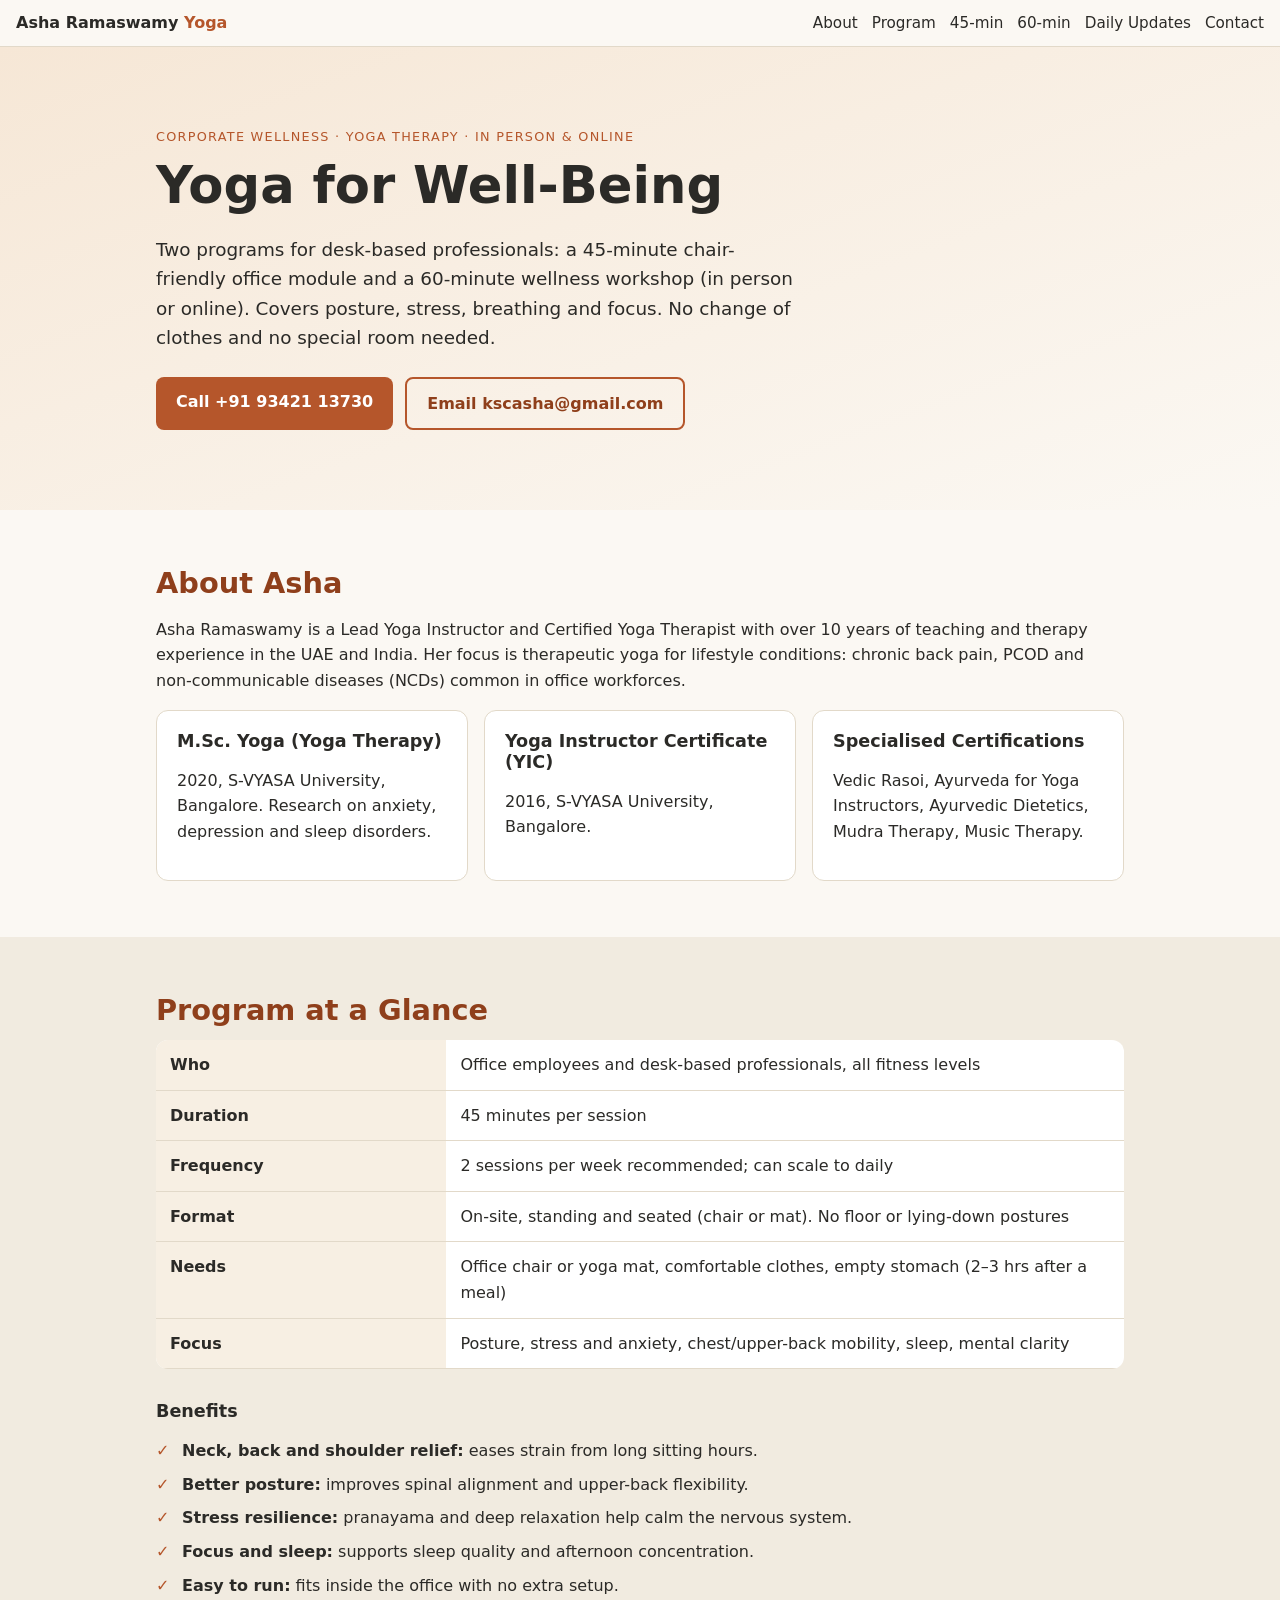
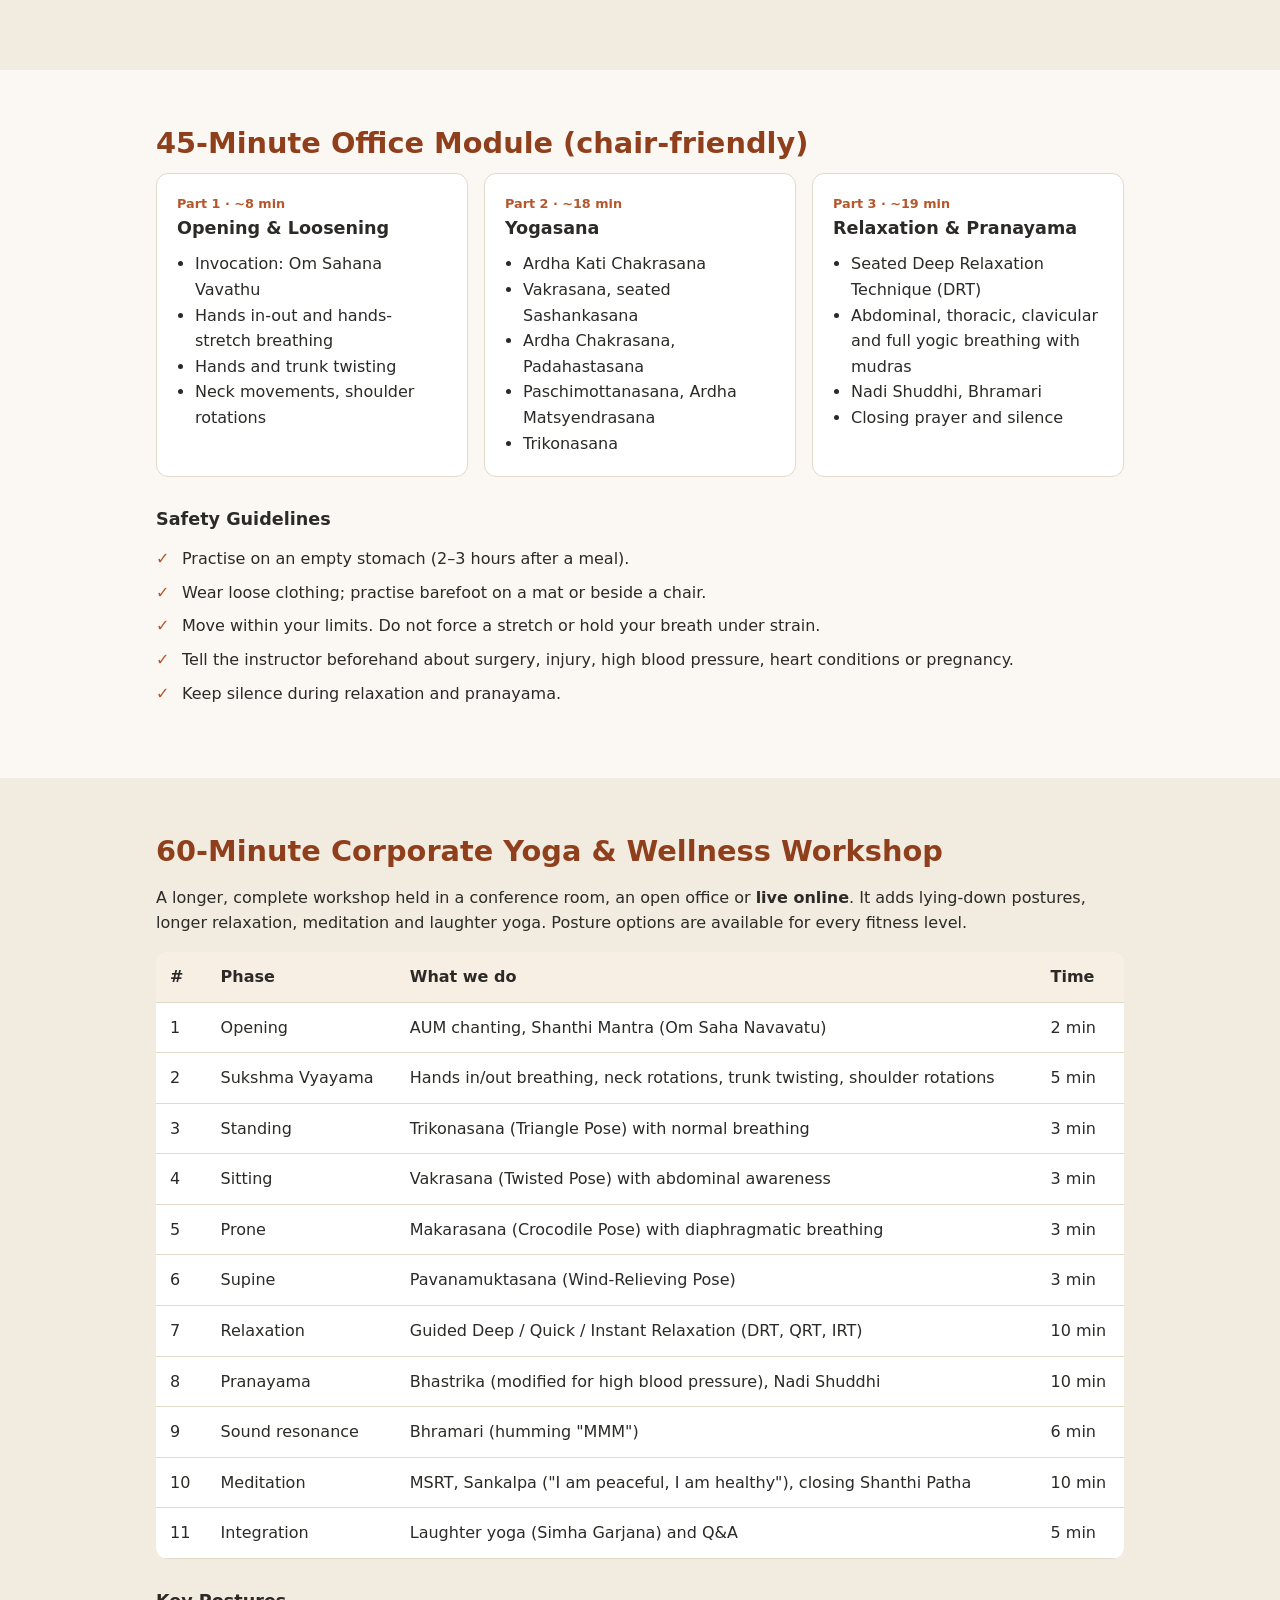
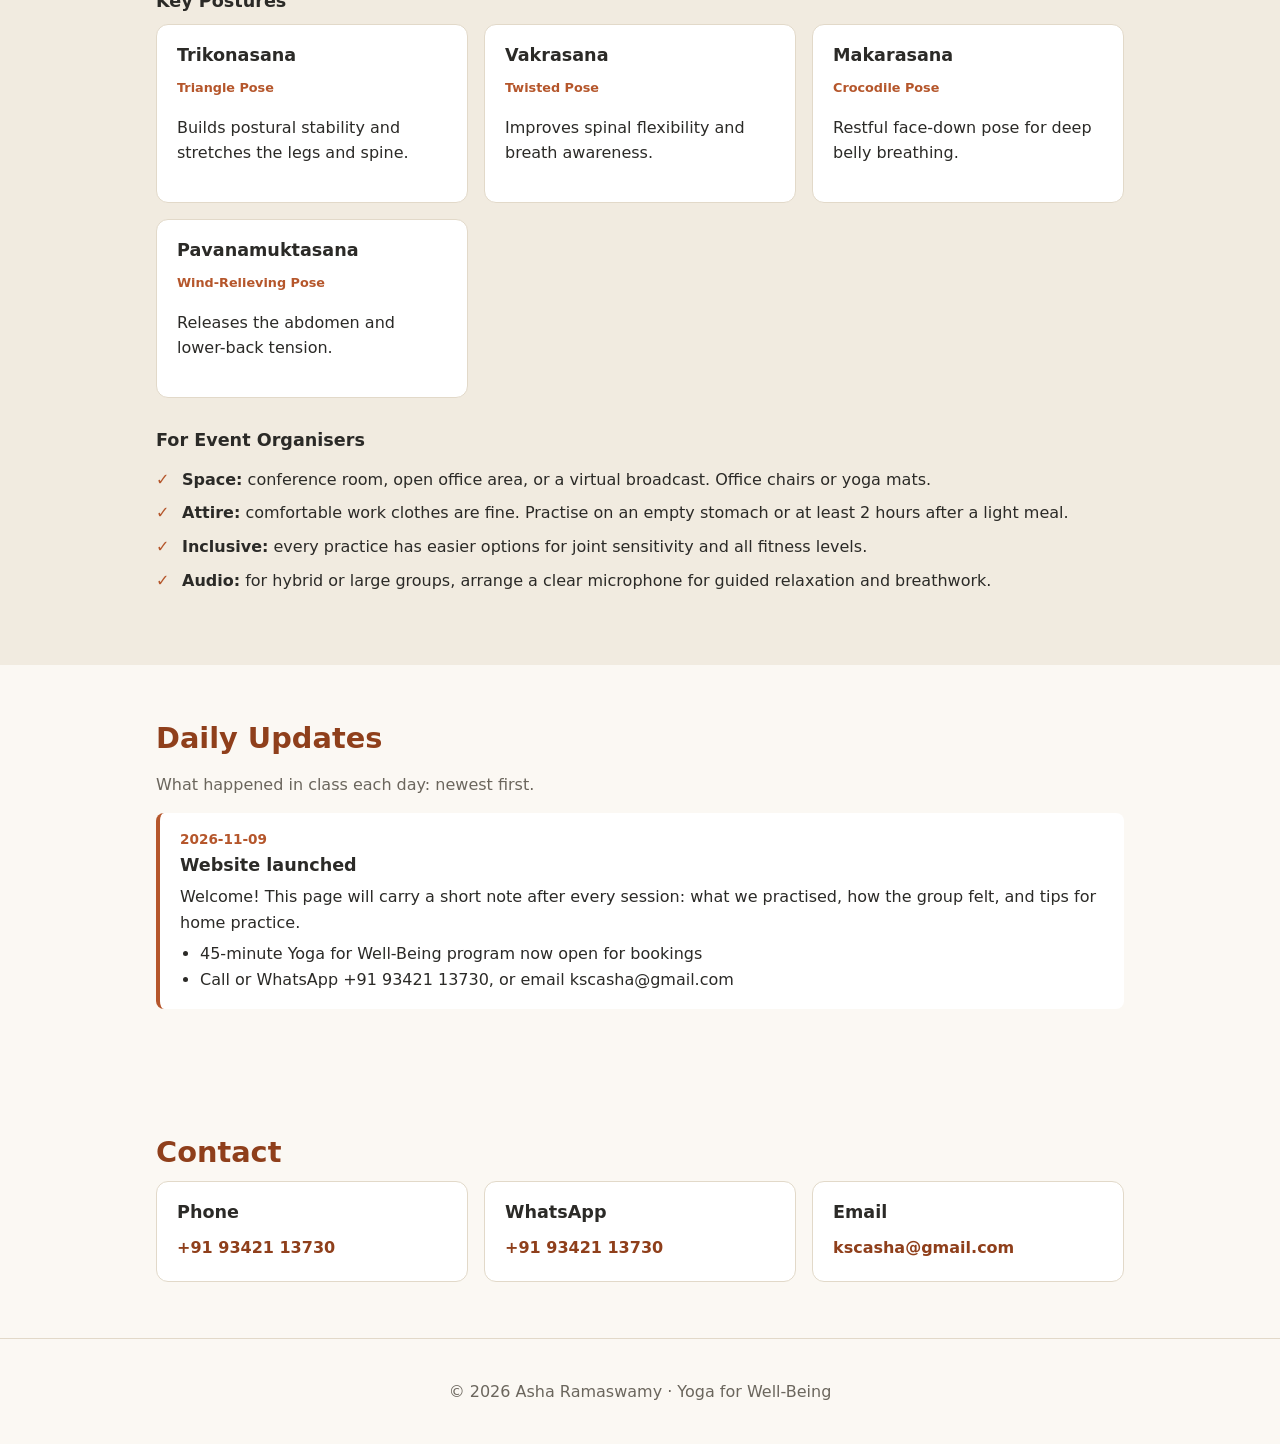
==== docs/asha/index.html @ 1745ba95 "Add Asha Ramaswamy yoga website with daily updates page - docs/asha/: static site (HTML/CSS/JS) serv" ====
<!DOCTYPE html>
<html lang="en">
<head>
  <meta charset="UTF-8">
  <meta name="viewport" content="width=device-width, initial-scale=1.0">
  <title>Asha Ramaswamy Yoga</title>
  <meta name="description" content="Yoga for Well-Being: corporate and individual yoga therapy by Asha Ramaswamy, M.Sc. Yoga (Yoga Therapy), S-VYASA.">
  <link rel="stylesheet" href="style.css">
</head>
<body>

  <!-- ===== TOP MENU ===== -->
  <header class="topbar">
    <a class="brand" href="#home">Asha Ramaswamy <span>Yoga</span></a>
    <nav>
      <a href="#about">About</a>
      <a href="#program">Program</a>
      <a href="#session">45-min</a>
      <a href="#workshop">60-min</a>
      <a href="#updates">Daily Updates</a>
      <a href="#contact">Contact</a>
    </nav>
  </header>

  <!-- ===== HERO (first screen) ===== -->
  <section id="home" class="hero">
    <div class="wrap">
      <p class="eyebrow">Corporate Wellness · Yoga Therapy · In person &amp; Online</p>
      <h1>Yoga for Well-Being</h1>
      <p class="lead">Two programs for desk-based professionals: a 45-minute chair-friendly office module and a 60-minute wellness workshop (in person or online). Covers posture, stress, breathing and focus. No change of clothes and no special room needed.</p>
      <div class="cta">
        <a class="btn" href="tel:+919342113730">Call +91 93421 13730</a>
        <a class="btn ghost" href="mailto:kscasha@gmail.com">Email kscasha@gmail.com</a>
      </div>
    </div>
  </section>

  <!-- ===== ABOUT ===== -->
  <section id="about">
    <div class="wrap">
      <h2>About Asha</h2>
      <p>Asha Ramaswamy is a Lead Yoga Instructor and Certified Yoga Therapist with over 10 years of teaching and therapy experience in the UAE and India. Her focus is therapeutic yoga for lifestyle conditions: chronic back pain, PCOD and non-communicable diseases (NCDs) common in office workforces.</p>
      <div class="cards">
        <div class="card">
          <h3>M.Sc. Yoga (Yoga Therapy)</h3>
          <p>2020, S-VYASA University, Bangalore. Research on anxiety, depression and sleep disorders.</p>
        </div>
        <div class="card">
          <h3>Yoga Instructor Certificate (YIC)</h3>
          <p>2016, S-VYASA University, Bangalore.</p>
        </div>
        <div class="card">
          <h3>Specialised Certifications</h3>
          <p>Vedic Rasoi, Ayurveda for Yoga Instructors, Ayurvedic Dietetics, Mudra Therapy, Music Therapy.</p>
        </div>
      </div>
    </div>
  </section>

  <!-- ===== PROGRAM DETAILS ===== -->
  <section id="program" class="alt">
    <div class="wrap">
      <h2>Program at a Glance</h2>
      <table>
        <tr><th>Who</th><td>Office employees and desk-based professionals, all fitness levels</td></tr>
        <tr><th>Duration</th><td>45 minutes per session</td></tr>
        <tr><th>Frequency</th><td>2 sessions per week recommended; can scale to daily</td></tr>
        <tr><th>Format</th><td>On-site, standing and seated (chair or mat). No floor or lying-down postures</td></tr>
        <tr><th>Needs</th><td>Office chair or yoga mat, comfortable clothes, empty stomach (2–3 hrs after a meal)</td></tr>
        <tr><th>Focus</th><td>Posture, stress and anxiety, chest/upper-back mobility, sleep, mental clarity</td></tr>
      </table>

      <h3 class="mt">Benefits</h3>
      <ul class="ticks">
        <li><b>Neck, back and shoulder relief:</b> eases strain from long sitting hours.</li>
        <li><b>Better posture:</b> improves spinal alignment and upper-back flexibility.</li>
        <li><b>Stress resilience:</b> pranayama and deep relaxation help calm the nervous system.</li>
        <li><b>Focus and sleep:</b> supports sleep quality and afternoon concentration.</li>
        <li><b>Easy to run:</b> fits inside the office with no extra setup.</li>
      </ul>
    </div>
  </section>

  <!-- ===== SESSION FLOW ===== -->
  <section id="session">
    <div class="wrap">
      <h2>45-Minute Office Module (chair-friendly)</h2>
      <div class="cards">
        <div class="card">
          <p class="tag">Part 1 · ~8 min</p>
          <h3>Opening &amp; Loosening</h3>
          <ul>
            <li>Invocation: Om Sahana Vavathu</li>
            <li>Hands in-out and hands-stretch breathing</li>
            <li>Hands and trunk twisting</li>
            <li>Neck movements, shoulder rotations</li>
          </ul>
        </div>
        <div class="card">
          <p class="tag">Part 2 · ~18 min</p>
          <h3>Yogasana</h3>
          <ul>
            <li>Ardha Kati Chakrasana</li>
            <li>Vakrasana, seated Sashankasana</li>
            <li>Ardha Chakrasana, Padahastasana</li>
            <li>Paschimottanasana, Ardha Matsyendrasana</li>
            <li>Trikonasana</li>
          </ul>
        </div>
        <div class="card">
          <p class="tag">Part 3 · ~19 min</p>
          <h3>Relaxation &amp; Pranayama</h3>
          <ul>
            <li>Seated Deep Relaxation Technique (DRT)</li>
            <li>Abdominal, thoracic, clavicular and full yogic breathing with mudras</li>
            <li>Nadi Shuddhi, Bhramari</li>
            <li>Closing prayer and silence</li>
          </ul>
        </div>
      </div>

      <h3 class="mt">Safety Guidelines</h3>
      <ul class="ticks">
        <li>Practise on an empty stomach (2–3 hours after a meal).</li>
        <li>Wear loose clothing; practise barefoot on a mat or beside a chair.</li>
        <li>Move within your limits. Do not force a stretch or hold your breath under strain.</li>
        <li>Tell the instructor beforehand about surgery, injury, high blood pressure, heart conditions or pregnancy.</li>
        <li>Keep silence during relaxation and pranayama.</li>
      </ul>
    </div>
  </section>

  <!-- ===== 60-MINUTE WORKSHOP (from the second proposal document) ===== -->
  <section id="workshop" class="alt">
    <div class="wrap">
      <h2>60-Minute Corporate Yoga &amp; Wellness Workshop</h2>
      <p>A longer, complete workshop held in a conference room, an open office or <b>live online</b>. It adds lying-down postures, longer relaxation, meditation and laughter yoga. Posture options are available for every fitness level.</p>

      <div class="scroll-x">
        <table class="agenda">
          <tr><th>#</th><th>Phase</th><th>What we do</th><th>Time</th></tr>
          <tr><td>1</td><td>Opening</td><td>AUM chanting, Shanthi Mantra (Om Saha Navavatu)</td><td>2 min</td></tr>
          <tr><td>2</td><td>Sukshma Vyayama</td><td>Hands in/out breathing, neck rotations, trunk twisting, shoulder rotations</td><td>5 min</td></tr>
          <tr><td>3</td><td>Standing</td><td>Trikonasana (Triangle Pose) with normal breathing</td><td>3 min</td></tr>
          <tr><td>4</td><td>Sitting</td><td>Vakrasana (Twisted Pose) with abdominal awareness</td><td>3 min</td></tr>
          <tr><td>5</td><td>Prone</td><td>Makarasana (Crocodile Pose) with diaphragmatic breathing</td><td>3 min</td></tr>
          <tr><td>6</td><td>Supine</td><td>Pavanamuktasana (Wind-Relieving Pose)</td><td>3 min</td></tr>
          <tr><td>7</td><td>Relaxation</td><td>Guided Deep / Quick / Instant Relaxation (DRT, QRT, IRT)</td><td>10 min</td></tr>
          <tr><td>8</td><td>Pranayama</td><td>Bhastrika (modified for high blood pressure), Nadi Shuddhi</td><td>10 min</td></tr>
          <tr><td>9</td><td>Sound resonance</td><td>Bhramari (humming "MMM")</td><td>6 min</td></tr>
          <tr><td>10</td><td>Meditation</td><td>MSRT, Sankalpa ("I am peaceful, I am healthy"), closing Shanthi Patha</td><td>10 min</td></tr>
          <tr><td>11</td><td>Integration</td><td>Laughter yoga (Simha Garjana) and Q&amp;A</td><td>5 min</td></tr>
        </table>
      </div>

      <h3 class="mt">Key Postures</h3>
      <div class="cards">
        <div class="card"><h3>Trikonasana</h3><p class="tag">Triangle Pose</p><p>Builds postural stability and stretches the legs and spine.</p></div>
        <div class="card"><h3>Vakrasana</h3><p class="tag">Twisted Pose</p><p>Improves spinal flexibility and breath awareness.</p></div>
        <div class="card"><h3>Makarasana</h3><p class="tag">Crocodile Pose</p><p>Restful face-down pose for deep belly breathing.</p></div>
        <div class="card"><h3>Pavanamuktasana</h3><p class="tag">Wind-Relieving Pose</p><p>Releases the abdomen and lower-back tension.</p></div>
      </div>

      <h3 class="mt">For Event Organisers</h3>
      <ul class="ticks">
        <li><b>Space:</b> conference room, open office area, or a virtual broadcast. Office chairs or yoga mats.</li>
        <li><b>Attire:</b> comfortable work clothes are fine. Practise on an empty stomach or at least 2 hours after a light meal.</li>
        <li><b>Inclusive:</b> every practice has easier options for joint sensitivity and all fitness levels.</li>
        <li><b>Audio:</b> for hybrid or large groups, arrange a clear microphone for guided relaxation and breathwork.</li>
      </ul>
    </div>
  </section>

  <!-- ===== DAILY UPDATES (read from updates.md) ===== -->
  <section id="updates">
    <div class="wrap">
      <h2>Daily Updates</h2>
      <p class="muted">What happened in class each day: newest first.</p>
      <div id="update-list"><p class="muted">Loading updates…</p></div>
    </div>
  </section>

  <!-- ===== CONTACT ===== -->
  <section id="contact">
    <div class="wrap">
      <h2>Contact</h2>
      <div class="cards">
        <a class="card link" href="tel:+919342113730">
          <h3>Phone</h3><p>+91 93421 13730</p>
        </a>
        <a class="card link" href="https://wa.me/919342113730" target="_blank" rel="noopener">
          <h3>WhatsApp</h3><p>+91 93421 13730</p>
        </a>
        <a class="card link" href="mailto:kscasha@gmail.com">
          <h3>Email</h3><p>kscasha@gmail.com</p>
        </a>
      </div>
    </div>
  </section>

  <footer>
    <p>© <span id="year"></span> Asha Ramaswamy · Yoga for Well-Being</p>
  </footer>

  <script src="updates.js"></script>
</body>
</html>
---- docs/asha/style.css ----
/* ===== Colours (change these to re-theme the whole site) ===== */
:root {
  --bg: #fbf8f3;
  --bg-alt: #f1ebe0;
  --text: #2b2a27;
  --muted: #6b665d;
  --accent: #b5562b;      /* saffron/terracotta */
  --accent-dark: #8f3f1b;
  --card: #ffffff;
  --line: #e2d9c9;
}

* { box-sizing: border-box; }
html { scroll-behavior: smooth; }
body {
  margin: 0;
  font-family: system-ui, -apple-system, "Segoe UI", Roboto, sans-serif;
  color: var(--text);
  background: var(--bg);
  line-height: 1.6;
}
.wrap { max-width: 1000px; margin: 0 auto; padding: 0 16px; }
section { padding: 56px 0; scroll-margin-top: 60px; }
section.alt { background: var(--bg-alt); }
h1, h2, h3 { line-height: 1.2; margin: 0 0 12px; }
h1 { font-size: clamp(2rem, 6vw, 3.2rem); }
h2 { font-size: 1.8rem; color: var(--accent-dark); }
h3 { font-size: 1.1rem; }
.mt { margin-top: 32px; }
.muted { color: var(--muted); }

/* ===== Top menu ===== */
.topbar {
  position: sticky; top: 0; z-index: 10;
  display: flex; flex-wrap: wrap; justify-content: space-between; align-items: center;
  gap: 8px; padding: 10px 16px;
  background: var(--bg);
  border-bottom: 1px solid var(--line);
}
.brand { font-weight: 700; color: var(--text); text-decoration: none; }
.brand span { color: var(--accent); }
nav { display: flex; flex-wrap: wrap; gap: 14px; }
nav a { color: var(--text); text-decoration: none; font-size: 0.95rem; }
nav a:hover { color: var(--accent); }

/* ===== Hero ===== */
.hero { padding: 80px 0; background: linear-gradient(160deg, #f6e7d6, var(--bg)); }
.eyebrow { text-transform: uppercase; letter-spacing: 0.1em; font-size: 0.8rem; color: var(--accent); margin: 0 0 8px; }
.lead { font-size: 1.15rem; max-width: 640px; }
.cta { display: flex; flex-wrap: wrap; gap: 12px; margin-top: 24px; }
.btn {
  display: inline-block; padding: 12px 20px; border-radius: 8px;
  background: var(--accent); color: #fff; text-decoration: none; font-weight: 600;
}
.btn:hover { background: var(--accent-dark); }
.btn.ghost { background: transparent; color: var(--accent-dark); border: 2px solid var(--accent); }

/* ===== Cards ===== */
.cards { display: grid; grid-template-columns: repeat(auto-fit, minmax(240px, 1fr)); gap: 16px; }
.card {
  background: var(--card); border: 1px solid var(--line); border-radius: 12px; padding: 20px;
}
.card ul { padding-left: 18px; margin: 0; }
.card.link { text-decoration: none; color: var(--text); }
.card.link:hover { border-color: var(--accent); }
.card.link p { color: var(--accent-dark); font-weight: 600; margin: 0; word-break: break-word; }
.tag { font-size: 0.8rem; color: var(--accent); font-weight: 600; margin: 0 0 4px; }

/* ===== Table ===== */
table { width: 100%; border-collapse: collapse; background: var(--card); border-radius: 12px; overflow: hidden; }
th, td { text-align: left; padding: 12px 14px; border-bottom: 1px solid var(--line); vertical-align: top; }
th { width: 30%; background: #f7efe3; }

.scroll-x { overflow-x: auto; }
.agenda th { width: auto; }
.agenda td:first-child, .agenda td:last-child { white-space: nowrap; }

/* ===== Lists ===== */
.ticks { list-style: none; padding: 0; }
.ticks li { padding-left: 26px; position: relative; margin-bottom: 8px; }
.ticks li::before { content: "✓"; position: absolute; left: 0; color: var(--accent); font-weight: 700; }

/* ===== Daily updates ===== */
.update {
  background: var(--card); border-left: 4px solid var(--accent);
  border-radius: 8px; padding: 16px 20px; margin-bottom: 14px;
}
.update .date { font-size: 0.85rem; color: var(--accent); font-weight: 600; }
.update h3 { margin: 4px 0 8px; }
.update p { margin: 0 0 6px; }
.update ul { margin: 0; padding-left: 20px; }

footer { text-align: center; padding: 24px 16px; color: var(--muted); border-top: 1px solid var(--line); }

/* ===== Phones ===== */
@media (max-width: 600px) {
  section { padding: 40px 0; }
  nav { gap: 10px; font-size: 0.9rem; }
  th { width: 38%; }
  .agenda th, .agenda td { padding: 10px 8px; font-size: 0.9rem; }
  .agenda th:first-child, .agenda td:first-child { display: none; }
}
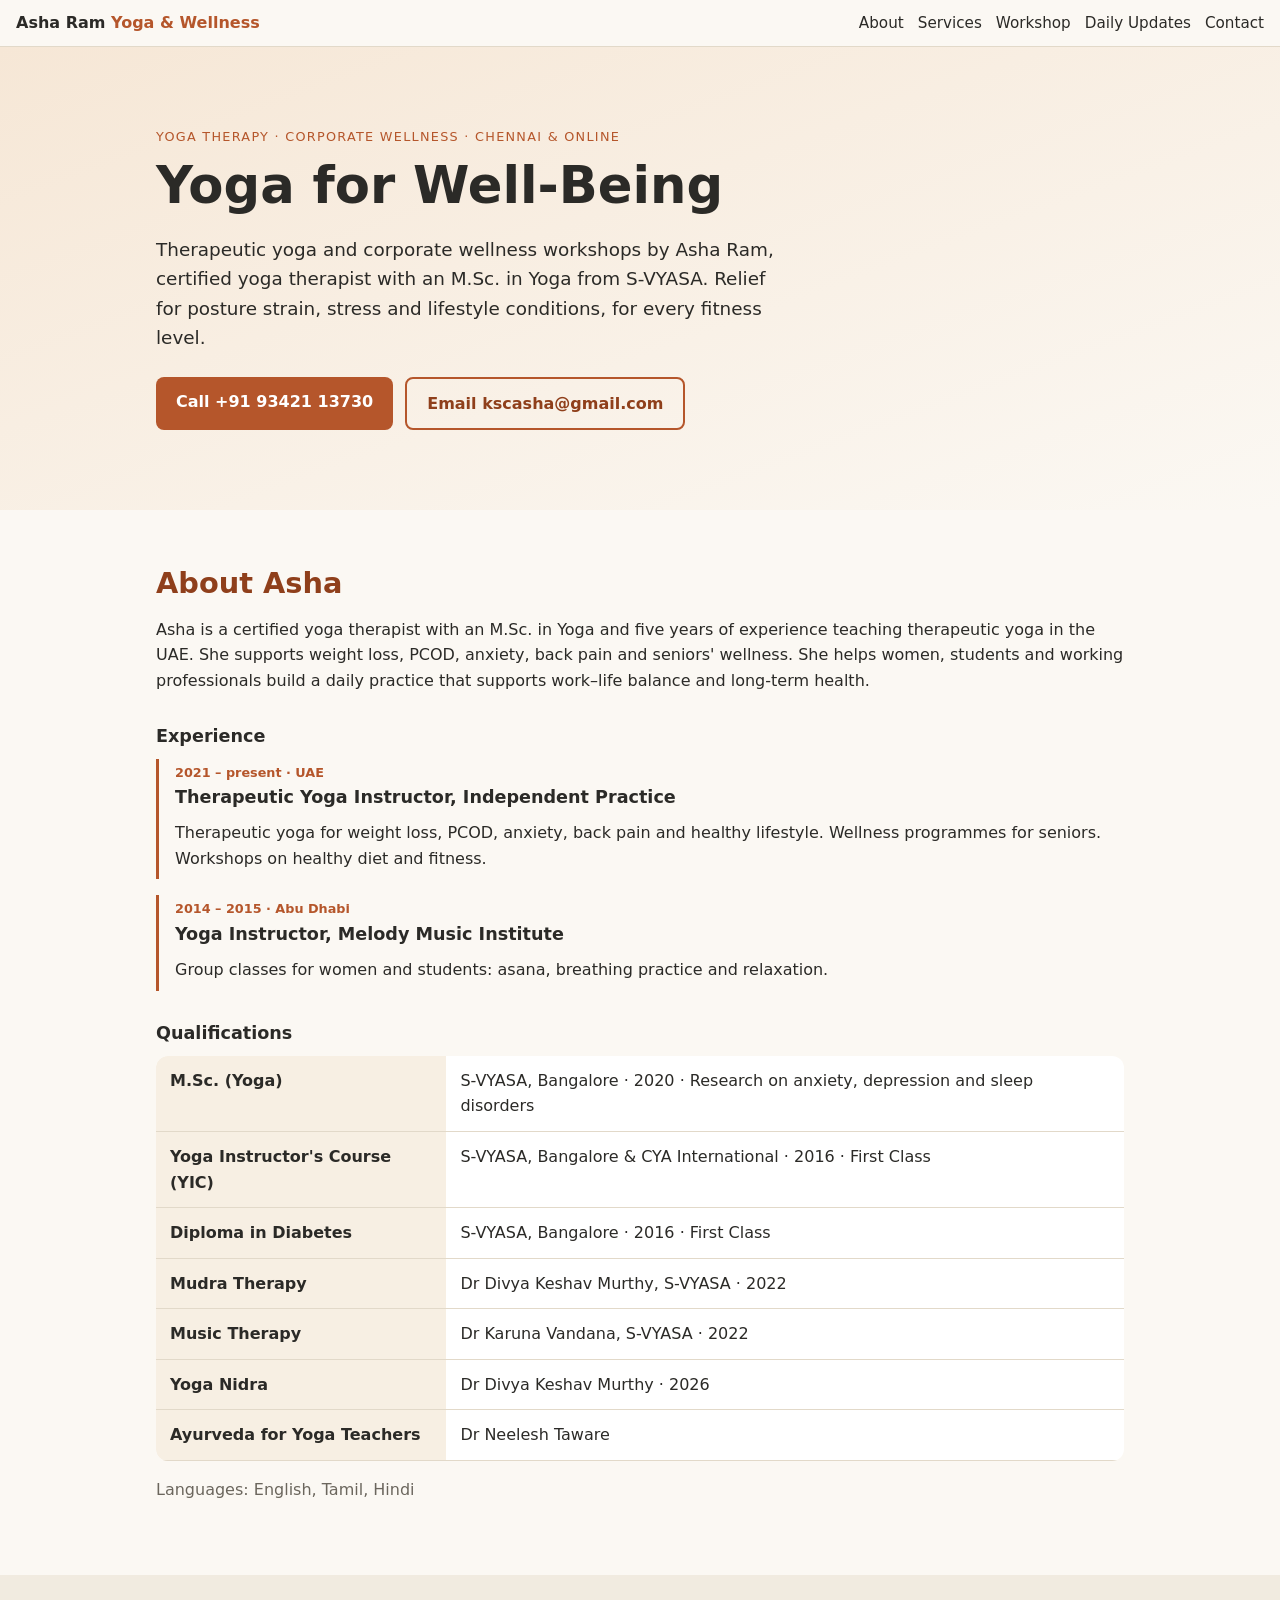
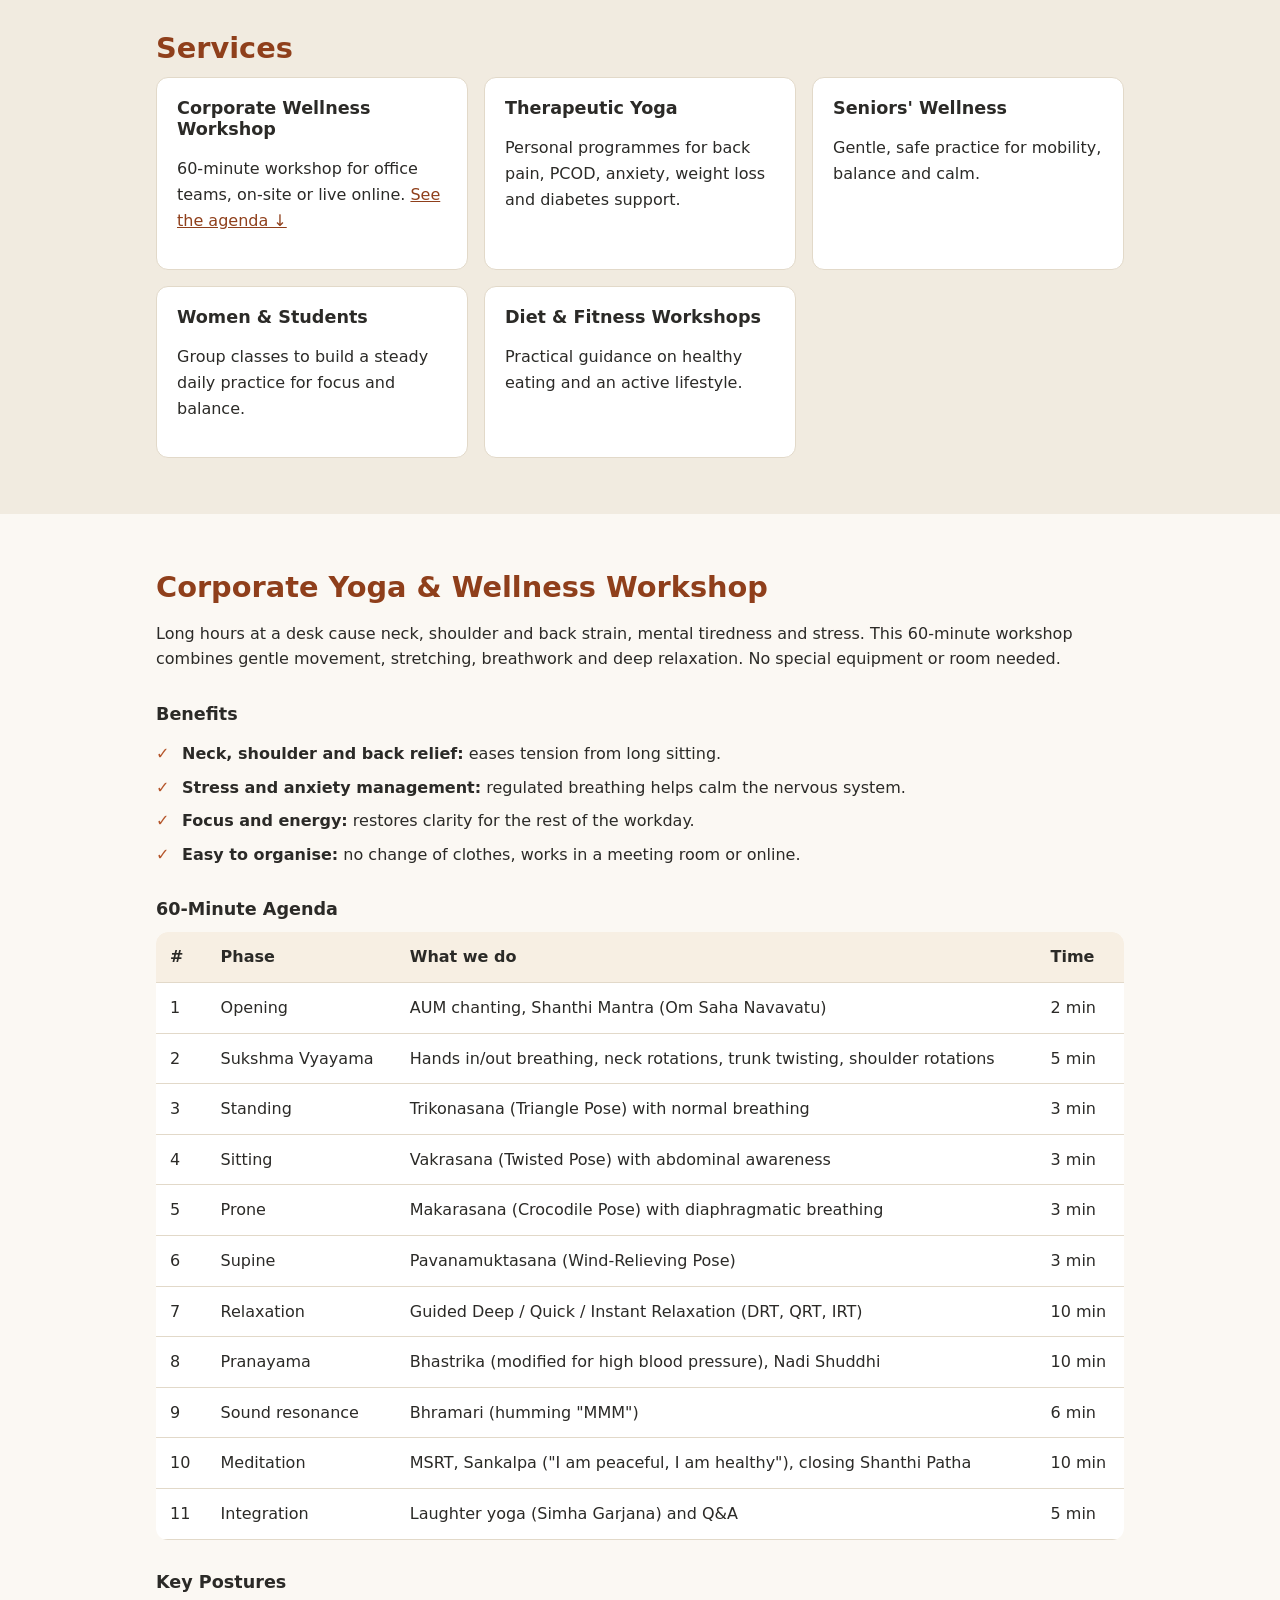
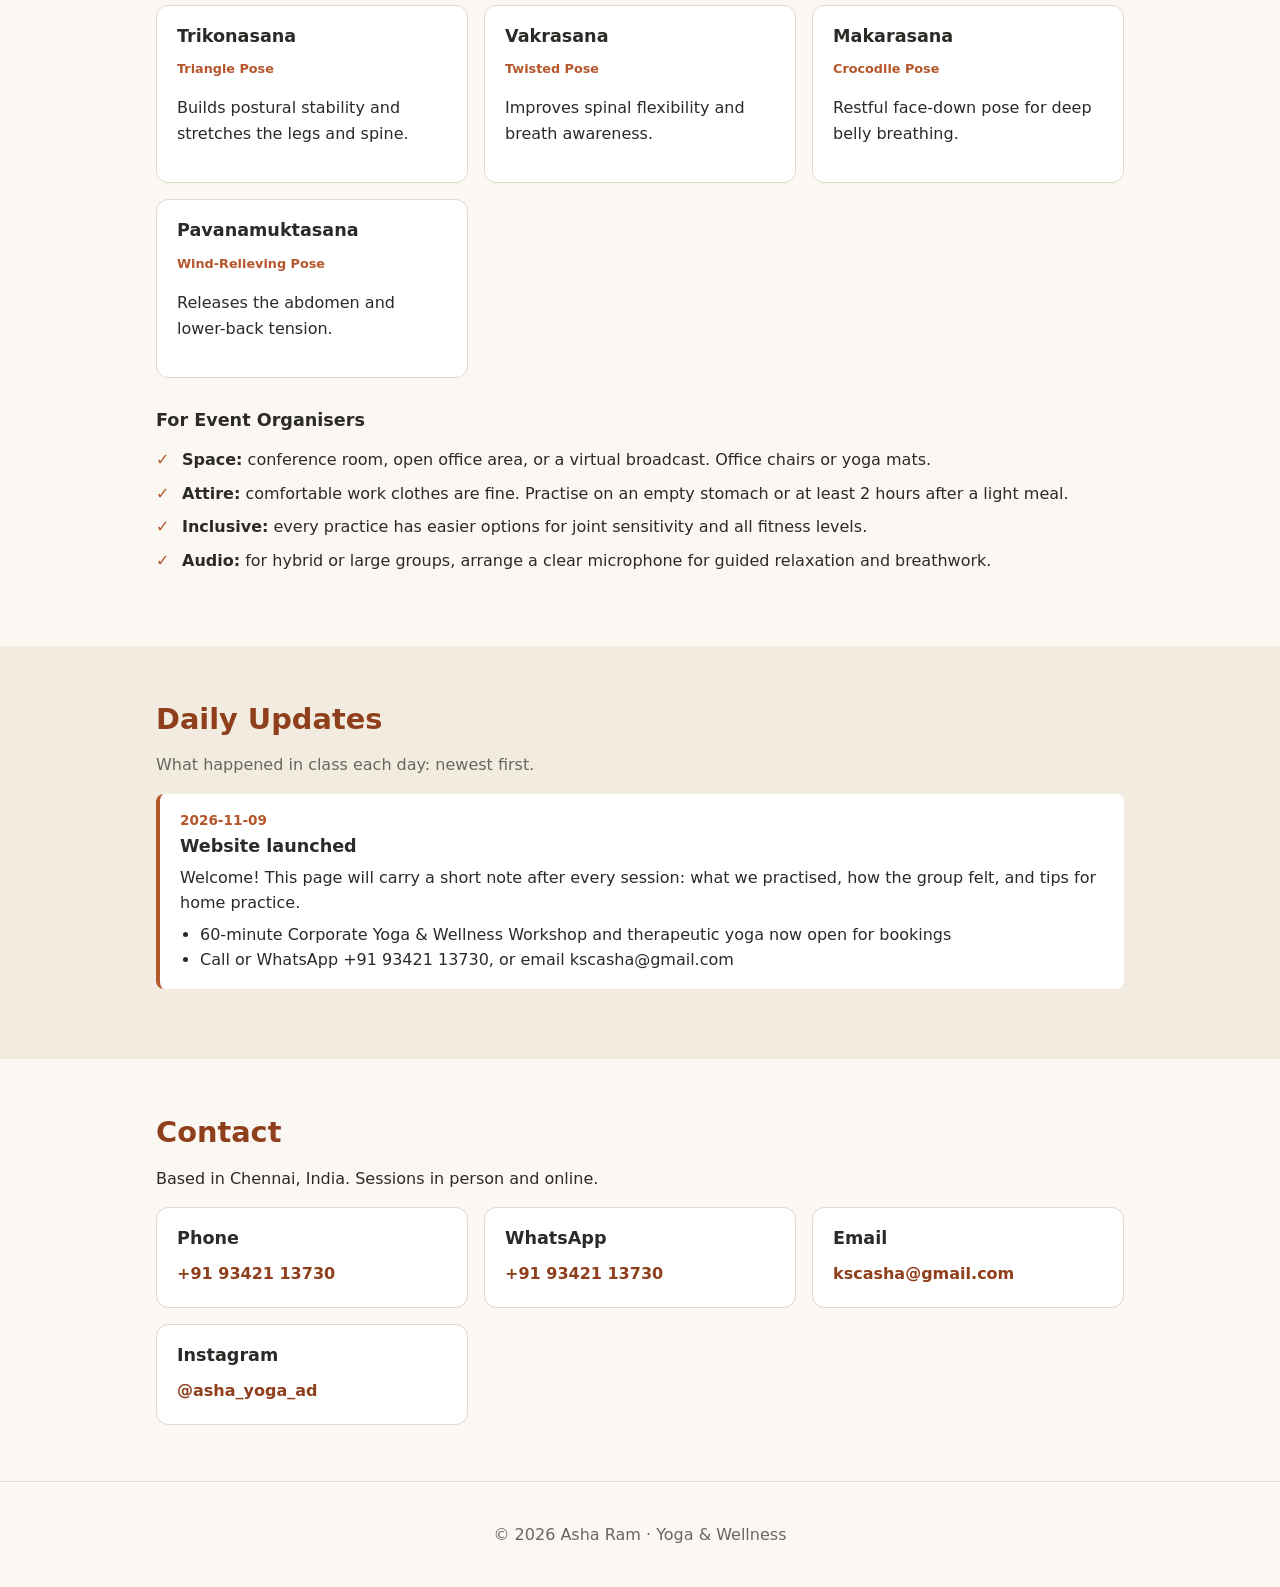
==== commit ade6e793: "Asha site: use workshop proposal + CV as sources - Drop 45-min L&T module; 60-min Corporate Workshop" ====
--- a/docs/asha/index.html
+++ b/docs/asha/index.html
@@ -3,20 +3,19 @@
 <head>
   <meta charset="UTF-8">
   <meta name="viewport" content="width=device-width, initial-scale=1.0">
-  <title>Asha Ramaswamy Yoga</title>
-  <meta name="description" content="Yoga for Well-Being: corporate and individual yoga therapy by Asha Ramaswamy, M.Sc. Yoga (Yoga Therapy), S-VYASA.">
+  <title>Asha Ram Yoga</title>
+  <meta name="description" content="Asha Ram: certified yoga therapist (M.Sc. Yoga, S-VYASA). Therapeutic yoga and corporate wellness workshops, in Chennai and online.">
   <link rel="stylesheet" href="style.css">
 </head>
 <body>
 
   <!-- ===== TOP MENU ===== -->
   <header class="topbar">
-    <a class="brand" href="#home">Asha Ramaswamy <span>Yoga</span></a>
+    <a class="brand" href="#home">Asha Ram <span>Yoga &amp; Wellness</span></a>
     <nav>
       <a href="#about">About</a>
-      <a href="#program">Program</a>
-      <a href="#session">45-min</a>
-      <a href="#workshop">60-min</a>
+      <a href="#services">Services</a>
+      <a href="#workshop">Workshop</a>
       <a href="#updates">Daily Updates</a>
       <a href="#contact">Contact</a>
     </nav>
@@ -25,9 +24,9 @@
   <!-- ===== HERO (first screen) ===== -->
   <section id="home" class="hero">
     <div class="wrap">
-      <p class="eyebrow">Corporate Wellness · Yoga Therapy · In person &amp; Online</p>
+      <p class="eyebrow">Yoga Therapy · Corporate Wellness · Chennai &amp; Online</p>
       <h1>Yoga for Well-Being</h1>
-      <p class="lead">Two programs for desk-based professionals: a 45-minute chair-friendly office module and a 60-minute wellness workshop (in person or online). Covers posture, stress, breathing and focus. No change of clothes and no special room needed.</p>
+      <p class="lead">Therapeutic yoga and corporate wellness workshops by Asha Ram, certified yoga therapist with an M.Sc. in Yoga from S-VYASA. Relief for posture strain, stress and lifestyle conditions, for every fitness level.</p>
       <div class="cta">
         <a class="btn" href="tel:+919342113730">Call +91 93421 13730</a>
         <a class="btn ghost" href="mailto:kscasha@gmail.com">Email kscasha@gmail.com</a>
@@ -35,107 +34,69 @@
     </div>
   </section>
 
-  <!-- ===== ABOUT ===== -->
+  <!-- ===== ABOUT (from CV) ===== -->
   <section id="about">
     <div class="wrap">
       <h2>About Asha</h2>
-      <p>Asha Ramaswamy is a Lead Yoga Instructor and Certified Yoga Therapist with over 10 years of teaching and therapy experience in the UAE and India. Her focus is therapeutic yoga for lifestyle conditions: chronic back pain, PCOD and non-communicable diseases (NCDs) common in office workforces.</p>
+      <p>Asha is a certified yoga therapist with an M.Sc. in Yoga and five years of experience teaching therapeutic yoga in the UAE. She supports weight loss, PCOD, anxiety, back pain and seniors' wellness. She helps women, students and working professionals build a daily practice that supports work–life balance and long-term health.</p>
+
+      <h3 class="mt">Experience</h3>
+      <div class="timeline">
+        <div class="item">
+          <p class="tag">2021 – present · UAE</p>
+          <h3>Therapeutic Yoga Instructor, Independent Practice</h3>
+          <p>Therapeutic yoga for weight loss, PCOD, anxiety, back pain and healthy lifestyle. Wellness programmes for seniors. Workshops on healthy diet and fitness.</p>
+        </div>
+        <div class="item">
+          <p class="tag">2014 – 2015 · Abu Dhabi</p>
+          <h3>Yoga Instructor, Melody Music Institute</h3>
+          <p>Group classes for women and students: asana, breathing practice and relaxation.</p>
+        </div>
+      </div>
+
+      <h3 class="mt">Qualifications</h3>
+      <table>
+        <tr><th>M.Sc. (Yoga)</th><td>S-VYASA, Bangalore · 2020 · Research on anxiety, depression and sleep disorders</td></tr>
+        <tr><th>Yoga Instructor's Course (YIC)</th><td>S-VYASA, Bangalore &amp; CYA International · 2016 · First Class</td></tr>
+        <tr><th>Diploma in Diabetes</th><td>S-VYASA, Bangalore · 2016 · First Class</td></tr>
+        <tr><th>Mudra Therapy</th><td>Dr Divya Keshav Murthy, S-VYASA · 2022</td></tr>
+        <tr><th>Music Therapy</th><td>Dr Karuna Vandana, S-VYASA · 2022</td></tr>
+        <tr><th>Yoga Nidra</th><td>Dr Divya Keshav Murthy · 2026</td></tr>
+        <tr><th>Ayurveda for Yoga Teachers</th><td>Dr Neelesh Taware</td></tr>
+      </table>
+      <p class="muted">Languages: English, Tamil, Hindi</p>
+    </div>
+  </section>
+
+  <!-- ===== SERVICES ===== -->
+  <section id="services" class="alt">
+    <div class="wrap">
+      <h2>Services</h2>
       <div class="cards">
-        <div class="card">
-          <h3>M.Sc. Yoga (Yoga Therapy)</h3>
-          <p>2020, S-VYASA University, Bangalore. Research on anxiety, depression and sleep disorders.</p>
-        </div>
-        <div class="card">
-          <h3>Yoga Instructor Certificate (YIC)</h3>
-          <p>2016, S-VYASA University, Bangalore.</p>
-        </div>
-        <div class="card">
-          <h3>Specialised Certifications</h3>
-          <p>Vedic Rasoi, Ayurveda for Yoga Instructors, Ayurvedic Dietetics, Mudra Therapy, Music Therapy.</p>
-        </div>
+        <div class="card"><h3>Corporate Wellness Workshop</h3><p>60-minute workshop for office teams, on-site or live online. <a href="#workshop">See the agenda ↓</a></p></div>
+        <div class="card"><h3>Therapeutic Yoga</h3><p>Personal programmes for back pain, PCOD, anxiety, weight loss and diabetes support.</p></div>
+        <div class="card"><h3>Seniors' Wellness</h3><p>Gentle, safe practice for mobility, balance and calm.</p></div>
+        <div class="card"><h3>Women &amp; Students</h3><p>Group classes to build a steady daily practice for focus and balance.</p></div>
+        <div class="card"><h3>Diet &amp; Fitness Workshops</h3><p>Practical guidance on healthy eating and an active lifestyle.</p></div>
       </div>
     </div>
   </section>
 
-  <!-- ===== PROGRAM DETAILS ===== -->
-  <section id="program" class="alt">
+  <!-- ===== 60-MINUTE WORKSHOP ===== -->
+  <section id="workshop">
     <div class="wrap">
-      <h2>Program at a Glance</h2>
-      <table>
-        <tr><th>Who</th><td>Office employees and desk-based professionals, all fitness levels</td></tr>
-        <tr><th>Duration</th><td>45 minutes per session</td></tr>
-        <tr><th>Frequency</th><td>2 sessions per week recommended; can scale to daily</td></tr>
-        <tr><th>Format</th><td>On-site, standing and seated (chair or mat). No floor or lying-down postures</td></tr>
-        <tr><th>Needs</th><td>Office chair or yoga mat, comfortable clothes, empty stomach (2–3 hrs after a meal)</td></tr>
-        <tr><th>Focus</th><td>Posture, stress and anxiety, chest/upper-back mobility, sleep, mental clarity</td></tr>
-      </table>
+      <h2>Corporate Yoga &amp; Wellness Workshop</h2>
+      <p>Long hours at a desk cause neck, shoulder and back strain, mental tiredness and stress. This 60-minute workshop combines gentle movement, stretching, breathwork and deep relaxation. No special equipment or room needed.</p>
 
       <h3 class="mt">Benefits</h3>
       <ul class="ticks">
-        <li><b>Neck, back and shoulder relief:</b> eases strain from long sitting hours.</li>
-        <li><b>Better posture:</b> improves spinal alignment and upper-back flexibility.</li>
-        <li><b>Stress resilience:</b> pranayama and deep relaxation help calm the nervous system.</li>
-        <li><b>Focus and sleep:</b> supports sleep quality and afternoon concentration.</li>
-        <li><b>Easy to run:</b> fits inside the office with no extra setup.</li>
+        <li><b>Neck, shoulder and back relief:</b> eases tension from long sitting.</li>
+        <li><b>Stress and anxiety management:</b> regulated breathing helps calm the nervous system.</li>
+        <li><b>Focus and energy:</b> restores clarity for the rest of the workday.</li>
+        <li><b>Easy to organise:</b> no change of clothes, works in a meeting room or online.</li>
       </ul>
-    </div>
-  </section>
 
-  <!-- ===== SESSION FLOW ===== -->
-  <section id="session">
-    <div class="wrap">
-      <h2>45-Minute Office Module (chair-friendly)</h2>
-      <div class="cards">
-        <div class="card">
-          <p class="tag">Part 1 · ~8 min</p>
-          <h3>Opening &amp; Loosening</h3>
-          <ul>
-            <li>Invocation: Om Sahana Vavathu</li>
-            <li>Hands in-out and hands-stretch breathing</li>
-            <li>Hands and trunk twisting</li>
-            <li>Neck movements, shoulder rotations</li>
-          </ul>
-        </div>
-        <div class="card">
-          <p class="tag">Part 2 · ~18 min</p>
-          <h3>Yogasana</h3>
-          <ul>
-            <li>Ardha Kati Chakrasana</li>
-            <li>Vakrasana, seated Sashankasana</li>
-            <li>Ardha Chakrasana, Padahastasana</li>
-            <li>Paschimottanasana, Ardha Matsyendrasana</li>
-            <li>Trikonasana</li>
-          </ul>
-        </div>
-        <div class="card">
-          <p class="tag">Part 3 · ~19 min</p>
-          <h3>Relaxation &amp; Pranayama</h3>
-          <ul>
-            <li>Seated Deep Relaxation Technique (DRT)</li>
-            <li>Abdominal, thoracic, clavicular and full yogic breathing with mudras</li>
-            <li>Nadi Shuddhi, Bhramari</li>
-            <li>Closing prayer and silence</li>
-          </ul>
-        </div>
-      </div>
-
-      <h3 class="mt">Safety Guidelines</h3>
-      <ul class="ticks">
-        <li>Practise on an empty stomach (2–3 hours after a meal).</li>
-        <li>Wear loose clothing; practise barefoot on a mat or beside a chair.</li>
-        <li>Move within your limits. Do not force a stretch or hold your breath under strain.</li>
-        <li>Tell the instructor beforehand about surgery, injury, high blood pressure, heart conditions or pregnancy.</li>
-        <li>Keep silence during relaxation and pranayama.</li>
-      </ul>
-    </div>
-  </section>
-
-  <!-- ===== 60-MINUTE WORKSHOP (from the second proposal document) ===== -->
-  <section id="workshop" class="alt">
-    <div class="wrap">
-      <h2>60-Minute Corporate Yoga &amp; Wellness Workshop</h2>
-      <p>A longer, complete workshop held in a conference room, an open office or <b>live online</b>. It adds lying-down postures, longer relaxation, meditation and laughter yoga. Posture options are available for every fitness level.</p>
-
+      <h3 class="mt">60-Minute Agenda</h3>
       <div class="scroll-x">
         <table class="agenda">
           <tr><th>#</th><th>Phase</th><th>What we do</th><th>Time</th></tr>
@@ -172,7 +133,7 @@
   </section>
 
   <!-- ===== DAILY UPDATES (read from updates.md) ===== -->
-  <section id="updates">
+  <section id="updates" class="alt">
     <div class="wrap">
       <h2>Daily Updates</h2>
       <p class="muted">What happened in class each day: newest first.</p>
@@ -184,6 +145,7 @@
   <section id="contact">
     <div class="wrap">
       <h2>Contact</h2>
+      <p>Based in Chennai, India. Sessions in person and online.</p>
       <div class="cards">
         <a class="card link" href="tel:+919342113730">
           <h3>Phone</h3><p>+91 93421 13730</p>
@@ -194,12 +156,15 @@
         <a class="card link" href="mailto:kscasha@gmail.com">
           <h3>Email</h3><p>kscasha@gmail.com</p>
         </a>
+        <a class="card link" href="https://www.instagram.com/asha_yoga_ad/" target="_blank" rel="noopener">
+          <h3>Instagram</h3><p>@asha_yoga_ad</p>
+        </a>
       </div>
     </div>
   </section>
 
   <footer>
-    <p>© <span id="year"></span> Asha Ramaswamy · Yoga for Well-Being</p>
+    <p>© <span id="year"></span> Asha Ram · Yoga &amp; Wellness</p>
   </footer>
 
   <script src="updates.js"></script>
--- a/docs/asha/style.css
+++ b/docs/asha/style.css
@@ -64,6 +64,7 @@
 .card.link { text-decoration: none; color: var(--text); }
 .card.link:hover { border-color: var(--accent); }
 .card.link p { color: var(--accent-dark); font-weight: 600; margin: 0; word-break: break-word; }
+.card a { color: var(--accent-dark); }
 .tag { font-size: 0.8rem; color: var(--accent); font-weight: 600; margin: 0 0 4px; }
 
 /* ===== Table ===== */
@@ -74,6 +75,9 @@
 .scroll-x { overflow-x: auto; }
 .agenda th { width: auto; }
 .agenda td:first-child, .agenda td:last-child { white-space: nowrap; }
+
+.timeline .item { border-left: 3px solid var(--accent); padding: 4px 0 4px 16px; margin-bottom: 16px; }
+.timeline .item p { margin: 0 0 4px; }
 
 /* ===== Lists ===== */
 .ticks { list-style: none; padding: 0; }
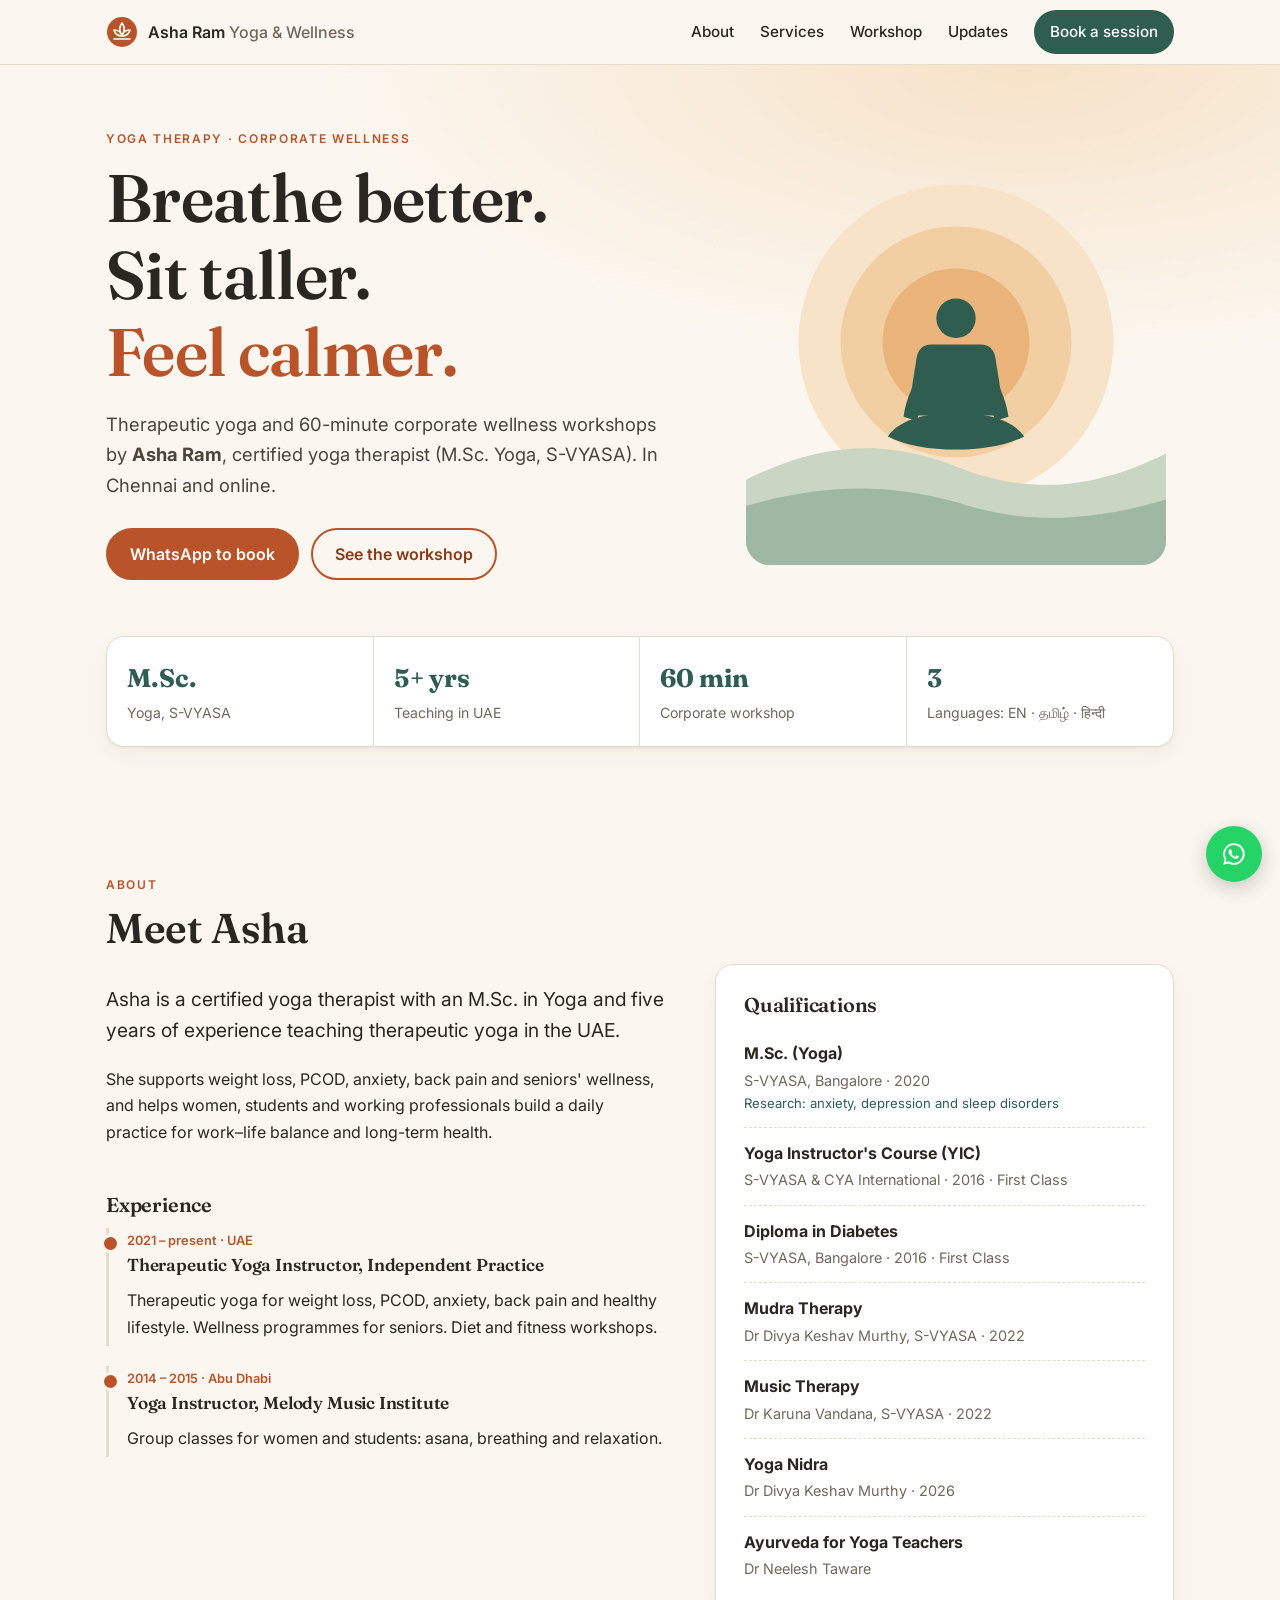
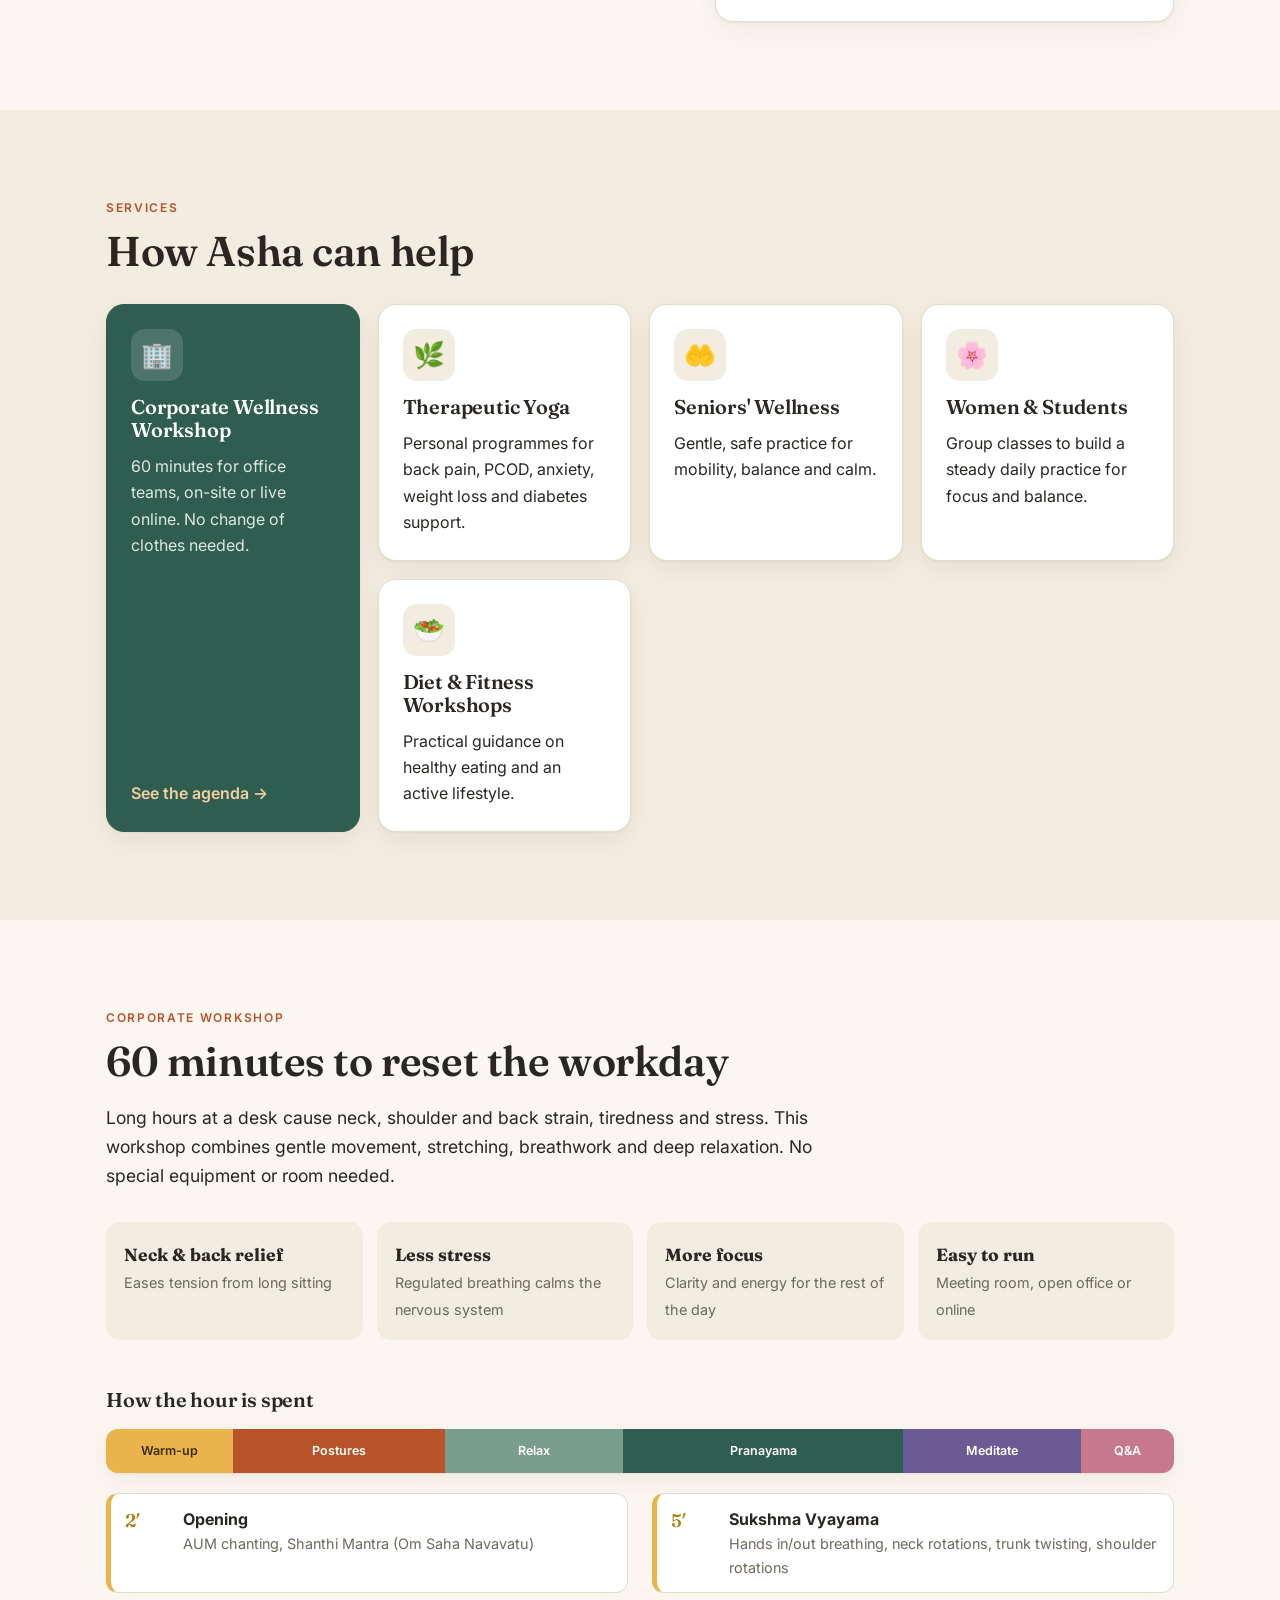
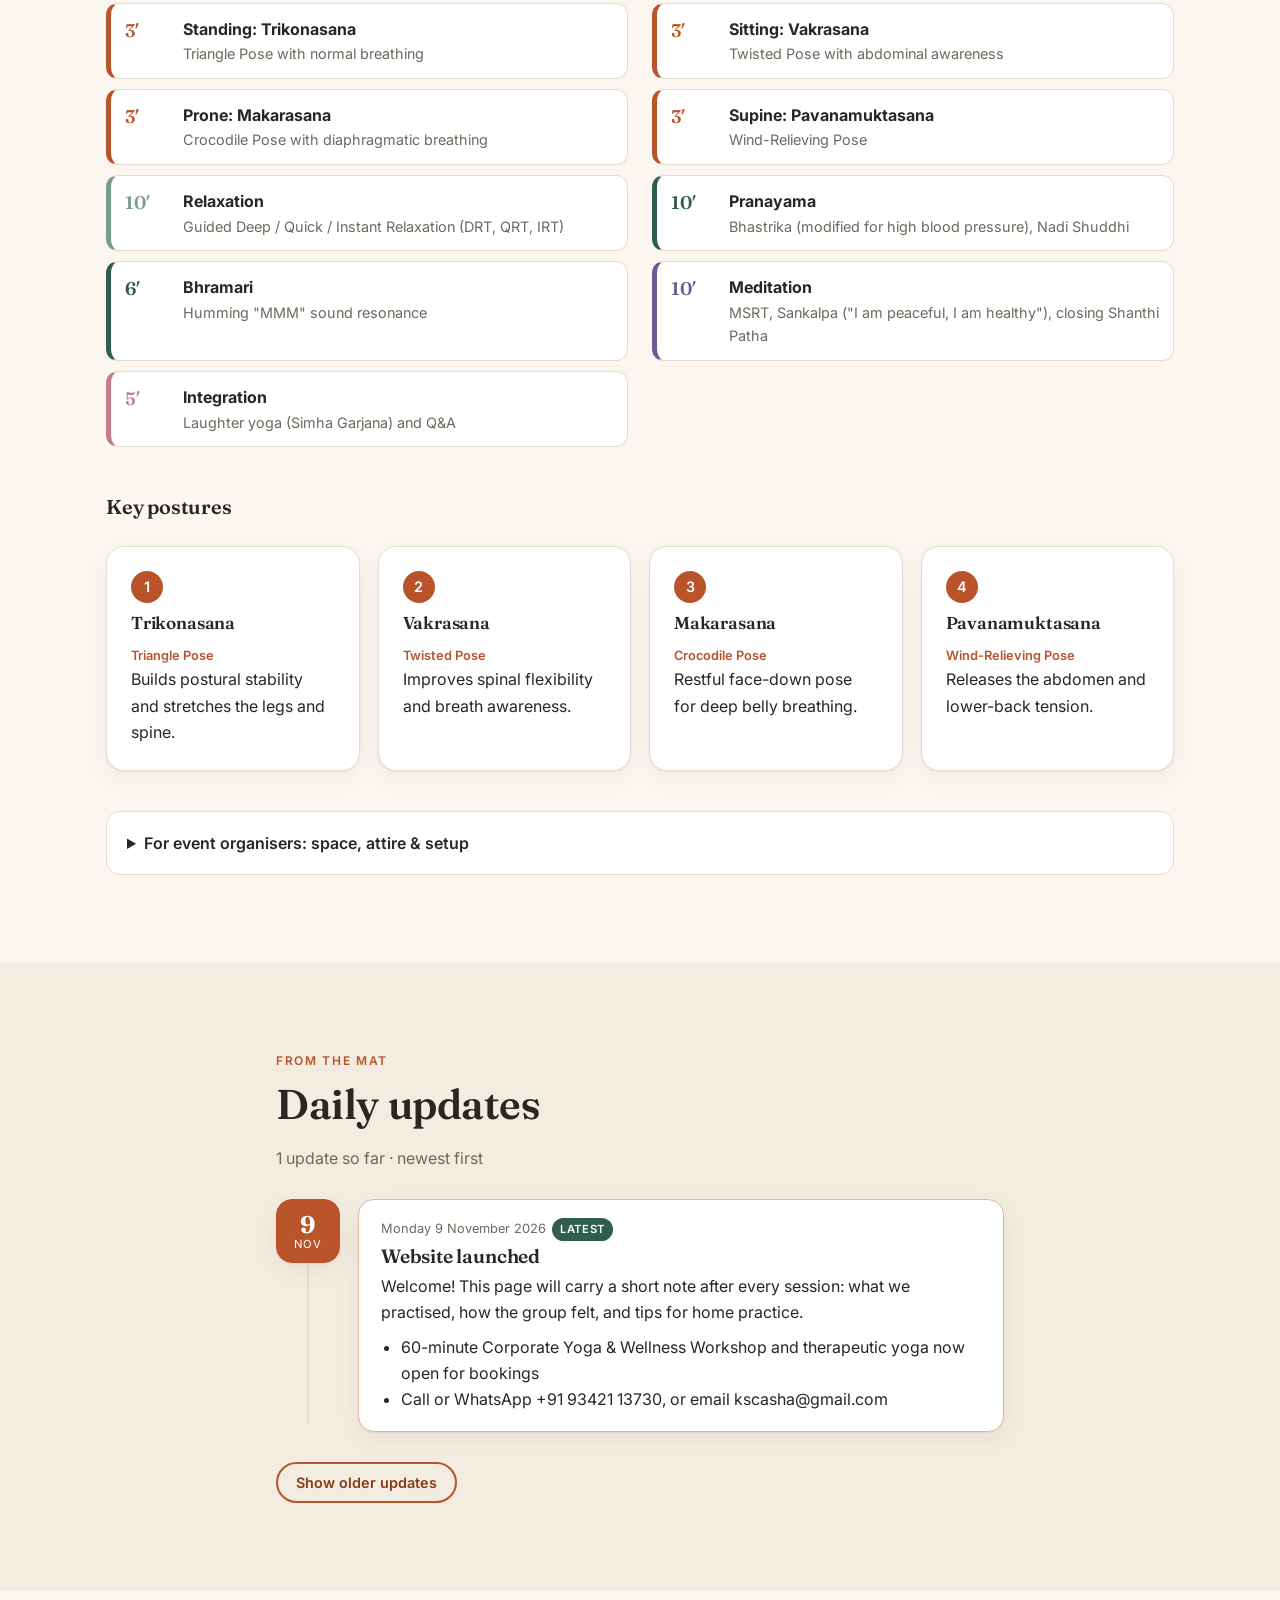
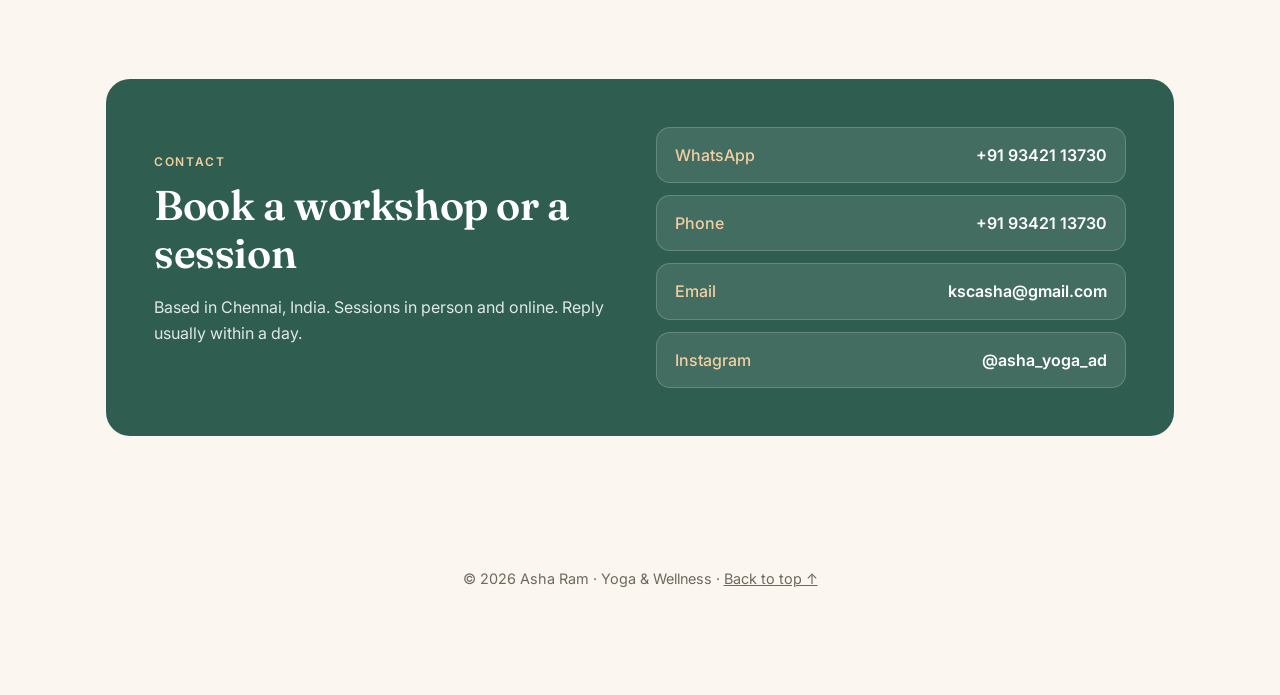
==== commit 200fe3d7: "Asha site: redesigned UI - New typography (Fraunces + Inter), warm palette, hero illustration, stats" ====
--- a/docs/asha/index.html
+++ b/docs/asha/index.html
@@ -5,79 +5,128 @@
   <meta name="viewport" content="width=device-width, initial-scale=1.0">
   <title>Asha Ram Yoga</title>
   <meta name="description" content="Asha Ram: certified yoga therapist (M.Sc. Yoga, S-VYASA). Therapeutic yoga and corporate wellness workshops, in Chennai and online.">
+  <meta name="theme-color" content="#fbf7f0">
+  <link rel="preconnect" href="https://fonts.googleapis.com">
+  <link rel="preconnect" href="https://fonts.gstatic.com" crossorigin>
+  <link href="https://fonts.googleapis.com/css2?family=Fraunces:opsz,wght@9..144,500;9..144,600&family=Inter:wght@400;500;600&display=swap" rel="stylesheet">
   <link rel="stylesheet" href="style.css">
 </head>
 <body>
 
   <!-- ===== TOP MENU ===== -->
   <header class="topbar">
-    <a class="brand" href="#home">Asha Ram <span>Yoga &amp; Wellness</span></a>
-    <nav>
-      <a href="#about">About</a>
-      <a href="#services">Services</a>
-      <a href="#workshop">Workshop</a>
-      <a href="#updates">Daily Updates</a>
-      <a href="#contact">Contact</a>
-    </nav>
+    <div class="wrap bar">
+      <a class="brand" href="#home">
+        <svg class="logo" viewBox="0 0 32 32" aria-hidden="true"><circle cx="16" cy="16" r="15" fill="var(--accent)"/><path d="M16 7c3 4 3 8 0 12-3-4-3-8 0-12Zm-8 7c4 0 7 2 8 6-4 0-7-2-8-6Zm16 0c-4 0-7 2-8 6 4 0 7-2 8-6ZM8 23h16" stroke="#fff" stroke-width="1.6" fill="none" stroke-linecap="round" stroke-linejoin="round"/></svg>
+        <span>Asha Ram <em>Yoga &amp; Wellness</em></span>
+      </a>
+      <button class="menu-btn" aria-label="Open menu" aria-expanded="false">☰</button>
+      <nav id="menu">
+        <a href="#about">About</a>
+        <a href="#services">Services</a>
+        <a href="#workshop">Workshop</a>
+        <a href="#updates">Updates</a>
+        <a class="nav-cta" href="#contact">Book a session</a>
+      </nav>
+    </div>
   </header>
 
-  <!-- ===== HERO (first screen) ===== -->
+  <!-- ===== HERO ===== -->
   <section id="home" class="hero">
-    <div class="wrap">
-      <p class="eyebrow">Yoga Therapy · Corporate Wellness · Chennai &amp; Online</p>
-      <h1>Yoga for Well-Being</h1>
-      <p class="lead">Therapeutic yoga and corporate wellness workshops by Asha Ram, certified yoga therapist with an M.Sc. in Yoga from S-VYASA. Relief for posture strain, stress and lifestyle conditions, for every fitness level.</p>
-      <div class="cta">
-        <a class="btn" href="tel:+919342113730">Call +91 93421 13730</a>
-        <a class="btn ghost" href="mailto:kscasha@gmail.com">Email kscasha@gmail.com</a>
-      </div>
+    <div class="wrap hero-grid">
+      <div>
+        <p class="eyebrow">Yoga Therapy · Corporate Wellness</p>
+        <h1>Breathe better.<br>Sit taller.<br><span>Feel calmer.</span></h1>
+        <p class="lead">Therapeutic yoga and 60-minute corporate wellness workshops by <b>Asha Ram</b>, certified yoga therapist (M.Sc. Yoga, S-VYASA). In Chennai and online.</p>
+        <div class="cta">
+          <a class="btn" href="https://wa.me/919342113730" target="_blank" rel="noopener">WhatsApp to book</a>
+          <a class="btn ghost" href="#workshop">See the workshop</a>
+        </div>
+      </div>
+      <!-- Simple drawing: sun + seated figure -->
+      <svg class="hero-art" viewBox="0 0 320 320" role="img" aria-label="Illustration of a person meditating in front of the sun">
+        <circle cx="160" cy="150" r="120" fill="var(--sun-1)"/>
+        <circle cx="160" cy="150" r="88" fill="var(--sun-2)"/>
+        <circle cx="160" cy="150" r="56" fill="var(--sun-3)"/>
+        <path d="M0 255c60-30 110-30 160-10s100 20 160-10v85H0Z" fill="var(--hill-1)"/>
+        <path d="M0 275c70-20 120-15 170 0s100 10 150-5v55H0Z" fill="var(--hill-2)"/>
+        <g fill="var(--figure)">
+          <circle cx="160" cy="132" r="15"/>
+          <path d="M141 152h38c6 0 10 4 11 10l7 44h-74l7-44c1-6 5-10 11-10Z"/>
+          <path d="M108 222c10-14 32-18 52-18s42 4 52 18c-14 7-32 10-52 10s-38-3-52-10Z"/>
+          <path d="M140 165c-12 14-18 28-20 42l10 3c4-12 9-22 16-30Z"/>
+          <path d="M180 165c12 14 18 28 20 42l-10 3c-4-12-9-22-16-30Z"/>
+        </g>
+      </svg>
+    </div>
+
+    <div class="wrap">
+      <ul class="stats">
+        <li><b>M.Sc.</b><span>Yoga, S-VYASA</span></li>
+        <li><b>5+ yrs</b><span>Teaching in UAE</span></li>
+        <li><b>60 min</b><span>Corporate workshop</span></li>
+        <li><b>3</b><span>Languages: EN · தமிழ் · हिन्दी</span></li>
+      </ul>
     </div>
   </section>
 
   <!-- ===== ABOUT (from CV) ===== -->
   <section id="about">
     <div class="wrap">
-      <h2>About Asha</h2>
-      <p>Asha is a certified yoga therapist with an M.Sc. in Yoga and five years of experience teaching therapeutic yoga in the UAE. She supports weight loss, PCOD, anxiety, back pain and seniors' wellness. She helps women, students and working professionals build a daily practice that supports work–life balance and long-term health.</p>
-
-      <h3 class="mt">Experience</h3>
-      <div class="timeline">
-        <div class="item">
-          <p class="tag">2021 – present · UAE</p>
-          <h3>Therapeutic Yoga Instructor, Independent Practice</h3>
-          <p>Therapeutic yoga for weight loss, PCOD, anxiety, back pain and healthy lifestyle. Wellness programmes for seniors. Workshops on healthy diet and fitness.</p>
-        </div>
-        <div class="item">
-          <p class="tag">2014 – 2015 · Abu Dhabi</p>
-          <h3>Yoga Instructor, Melody Music Institute</h3>
-          <p>Group classes for women and students: asana, breathing practice and relaxation.</p>
-        </div>
-      </div>
-
-      <h3 class="mt">Qualifications</h3>
-      <table>
-        <tr><th>M.Sc. (Yoga)</th><td>S-VYASA, Bangalore · 2020 · Research on anxiety, depression and sleep disorders</td></tr>
-        <tr><th>Yoga Instructor's Course (YIC)</th><td>S-VYASA, Bangalore &amp; CYA International · 2016 · First Class</td></tr>
-        <tr><th>Diploma in Diabetes</th><td>S-VYASA, Bangalore · 2016 · First Class</td></tr>
-        <tr><th>Mudra Therapy</th><td>Dr Divya Keshav Murthy, S-VYASA · 2022</td></tr>
-        <tr><th>Music Therapy</th><td>Dr Karuna Vandana, S-VYASA · 2022</td></tr>
-        <tr><th>Yoga Nidra</th><td>Dr Divya Keshav Murthy · 2026</td></tr>
-        <tr><th>Ayurveda for Yoga Teachers</th><td>Dr Neelesh Taware</td></tr>
-      </table>
-      <p class="muted">Languages: English, Tamil, Hindi</p>
+      <p class="eyebrow">About</p>
+      <h2>Meet Asha</h2>
+      <div class="about-grid">
+        <div>
+          <p class="big">Asha is a certified yoga therapist with an M.Sc. in Yoga and five years of experience teaching therapeutic yoga in the UAE.</p>
+          <p>She supports weight loss, PCOD, anxiety, back pain and seniors' wellness, and helps women, students and working professionals build a daily practice for work–life balance and long-term health.</p>
+
+          <h3 class="mt">Experience</h3>
+          <div class="timeline">
+            <div class="item">
+              <p class="tag">2021 – present · UAE</p>
+              <h4>Therapeutic Yoga Instructor, Independent Practice</h4>
+              <p>Therapeutic yoga for weight loss, PCOD, anxiety, back pain and healthy lifestyle. Wellness programmes for seniors. Diet and fitness workshops.</p>
+            </div>
+            <div class="item">
+              <p class="tag">2014 – 2015 · Abu Dhabi</p>
+              <h4>Yoga Instructor, Melody Music Institute</h4>
+              <p>Group classes for women and students: asana, breathing and relaxation.</p>
+            </div>
+          </div>
+        </div>
+
+        <div class="panel">
+          <h3>Qualifications</h3>
+          <ul class="quals">
+            <li><b>M.Sc. (Yoga)</b><span>S-VYASA, Bangalore · 2020</span><small>Research: anxiety, depression and sleep disorders</small></li>
+            <li><b>Yoga Instructor's Course (YIC)</b><span>S-VYASA &amp; CYA International · 2016 · First Class</span></li>
+            <li><b>Diploma in Diabetes</b><span>S-VYASA, Bangalore · 2016 · First Class</span></li>
+            <li><b>Mudra Therapy</b><span>Dr Divya Keshav Murthy, S-VYASA · 2022</span></li>
+            <li><b>Music Therapy</b><span>Dr Karuna Vandana, S-VYASA · 2022</span></li>
+            <li><b>Yoga Nidra</b><span>Dr Divya Keshav Murthy · 2026</span></li>
+            <li><b>Ayurveda for Yoga Teachers</b><span>Dr Neelesh Taware</span></li>
+          </ul>
+        </div>
+      </div>
     </div>
   </section>
 
   <!-- ===== SERVICES ===== -->
   <section id="services" class="alt">
     <div class="wrap">
-      <h2>Services</h2>
+      <p class="eyebrow">Services</p>
+      <h2>How Asha can help</h2>
       <div class="cards">
-        <div class="card"><h3>Corporate Wellness Workshop</h3><p>60-minute workshop for office teams, on-site or live online. <a href="#workshop">See the agenda ↓</a></p></div>
-        <div class="card"><h3>Therapeutic Yoga</h3><p>Personal programmes for back pain, PCOD, anxiety, weight loss and diabetes support.</p></div>
-        <div class="card"><h3>Seniors' Wellness</h3><p>Gentle, safe practice for mobility, balance and calm.</p></div>
-        <div class="card"><h3>Women &amp; Students</h3><p>Group classes to build a steady daily practice for focus and balance.</p></div>
-        <div class="card"><h3>Diet &amp; Fitness Workshops</h3><p>Practical guidance on healthy eating and an active lifestyle.</p></div>
+        <a class="card feature" href="#workshop">
+          <span class="icon">🏢</span>
+          <h3>Corporate Wellness Workshop</h3>
+          <p>60 minutes for office teams, on-site or live online. No change of clothes needed.</p>
+          <span class="more">See the agenda →</span>
+        </a>
+        <div class="card"><span class="icon">🌿</span><h3>Therapeutic Yoga</h3><p>Personal programmes for back pain, PCOD, anxiety, weight loss and diabetes support.</p></div>
+        <div class="card"><span class="icon">🤲</span><h3>Seniors' Wellness</h3><p>Gentle, safe practice for mobility, balance and calm.</p></div>
+        <div class="card"><span class="icon">🌸</span><h3>Women &amp; Students</h3><p>Group classes to build a steady daily practice for focus and balance.</p></div>
+        <div class="card"><span class="icon">🥗</span><h3>Diet &amp; Fitness Workshops</h3><p>Practical guidance on healthy eating and an active lifestyle.</p></div>
       </div>
     </div>
   </section>
@@ -85,88 +134,102 @@
   <!-- ===== 60-MINUTE WORKSHOP ===== -->
   <section id="workshop">
     <div class="wrap">
-      <h2>Corporate Yoga &amp; Wellness Workshop</h2>
-      <p>Long hours at a desk cause neck, shoulder and back strain, mental tiredness and stress. This 60-minute workshop combines gentle movement, stretching, breathwork and deep relaxation. No special equipment or room needed.</p>
-
-      <h3 class="mt">Benefits</h3>
-      <ul class="ticks">
-        <li><b>Neck, shoulder and back relief:</b> eases tension from long sitting.</li>
-        <li><b>Stress and anxiety management:</b> regulated breathing helps calm the nervous system.</li>
-        <li><b>Focus and energy:</b> restores clarity for the rest of the workday.</li>
-        <li><b>Easy to organise:</b> no change of clothes, works in a meeting room or online.</li>
-      </ul>
-
-      <h3 class="mt">60-Minute Agenda</h3>
-      <div class="scroll-x">
-        <table class="agenda">
-          <tr><th>#</th><th>Phase</th><th>What we do</th><th>Time</th></tr>
-          <tr><td>1</td><td>Opening</td><td>AUM chanting, Shanthi Mantra (Om Saha Navavatu)</td><td>2 min</td></tr>
-          <tr><td>2</td><td>Sukshma Vyayama</td><td>Hands in/out breathing, neck rotations, trunk twisting, shoulder rotations</td><td>5 min</td></tr>
-          <tr><td>3</td><td>Standing</td><td>Trikonasana (Triangle Pose) with normal breathing</td><td>3 min</td></tr>
-          <tr><td>4</td><td>Sitting</td><td>Vakrasana (Twisted Pose) with abdominal awareness</td><td>3 min</td></tr>
-          <tr><td>5</td><td>Prone</td><td>Makarasana (Crocodile Pose) with diaphragmatic breathing</td><td>3 min</td></tr>
-          <tr><td>6</td><td>Supine</td><td>Pavanamuktasana (Wind-Relieving Pose)</td><td>3 min</td></tr>
-          <tr><td>7</td><td>Relaxation</td><td>Guided Deep / Quick / Instant Relaxation (DRT, QRT, IRT)</td><td>10 min</td></tr>
-          <tr><td>8</td><td>Pranayama</td><td>Bhastrika (modified for high blood pressure), Nadi Shuddhi</td><td>10 min</td></tr>
-          <tr><td>9</td><td>Sound resonance</td><td>Bhramari (humming "MMM")</td><td>6 min</td></tr>
-          <tr><td>10</td><td>Meditation</td><td>MSRT, Sankalpa ("I am peaceful, I am healthy"), closing Shanthi Patha</td><td>10 min</td></tr>
-          <tr><td>11</td><td>Integration</td><td>Laughter yoga (Simha Garjana) and Q&amp;A</td><td>5 min</td></tr>
-        </table>
-      </div>
-
-      <h3 class="mt">Key Postures</h3>
-      <div class="cards">
-        <div class="card"><h3>Trikonasana</h3><p class="tag">Triangle Pose</p><p>Builds postural stability and stretches the legs and spine.</p></div>
-        <div class="card"><h3>Vakrasana</h3><p class="tag">Twisted Pose</p><p>Improves spinal flexibility and breath awareness.</p></div>
-        <div class="card"><h3>Makarasana</h3><p class="tag">Crocodile Pose</p><p>Restful face-down pose for deep belly breathing.</p></div>
-        <div class="card"><h3>Pavanamuktasana</h3><p class="tag">Wind-Relieving Pose</p><p>Releases the abdomen and lower-back tension.</p></div>
-      </div>
-
-      <h3 class="mt">For Event Organisers</h3>
-      <ul class="ticks">
-        <li><b>Space:</b> conference room, open office area, or a virtual broadcast. Office chairs or yoga mats.</li>
-        <li><b>Attire:</b> comfortable work clothes are fine. Practise on an empty stomach or at least 2 hours after a light meal.</li>
-        <li><b>Inclusive:</b> every practice has easier options for joint sensitivity and all fitness levels.</li>
-        <li><b>Audio:</b> for hybrid or large groups, arrange a clear microphone for guided relaxation and breathwork.</li>
-      </ul>
+      <p class="eyebrow">Corporate Workshop</p>
+      <h2>60 minutes to reset the workday</h2>
+      <p class="intro">Long hours at a desk cause neck, shoulder and back strain, tiredness and stress. This workshop combines gentle movement, stretching, breathwork and deep relaxation. No special equipment or room needed.</p>
+
+      <div class="benefits">
+        <div><b>Neck &amp; back relief</b><span>Eases tension from long sitting</span></div>
+        <div><b>Less stress</b><span>Regulated breathing calms the nervous system</span></div>
+        <div><b>More focus</b><span>Clarity and energy for the rest of the day</span></div>
+        <div><b>Easy to run</b><span>Meeting room, open office or online</span></div>
+      </div>
+
+      <h3 class="mt">How the hour is spent</h3>
+      <!-- Bar: each part's width = its minutes out of 60 -->
+      <div class="hourbar" aria-hidden="true">
+        <span class="g1" style="flex:7">Warm-up</span>
+        <span class="g2" style="flex:12">Postures</span>
+        <span class="g3" style="flex:10">Relax</span>
+        <span class="g4" style="flex:16">Pranayama</span>
+        <span class="g5" style="flex:10">Meditate</span>
+        <span class="g6" style="flex:5">Q&amp;A</span>
+      </div>
+
+      <ol class="agenda">
+        <li class="g1"><span class="min">2′</span><div><b>Opening</b><p>AUM chanting, Shanthi Mantra (Om Saha Navavatu)</p></div></li>
+        <li class="g1"><span class="min">5′</span><div><b>Sukshma Vyayama</b><p>Hands in/out breathing, neck rotations, trunk twisting, shoulder rotations</p></div></li>
+        <li class="g2"><span class="min">3′</span><div><b>Standing: Trikonasana</b><p>Triangle Pose with normal breathing</p></div></li>
+        <li class="g2"><span class="min">3′</span><div><b>Sitting: Vakrasana</b><p>Twisted Pose with abdominal awareness</p></div></li>
+        <li class="g2"><span class="min">3′</span><div><b>Prone: Makarasana</b><p>Crocodile Pose with diaphragmatic breathing</p></div></li>
+        <li class="g2"><span class="min">3′</span><div><b>Supine: Pavanamuktasana</b><p>Wind-Relieving Pose</p></div></li>
+        <li class="g3"><span class="min">10′</span><div><b>Relaxation</b><p>Guided Deep / Quick / Instant Relaxation (DRT, QRT, IRT)</p></div></li>
+        <li class="g4"><span class="min">10′</span><div><b>Pranayama</b><p>Bhastrika (modified for high blood pressure), Nadi Shuddhi</p></div></li>
+        <li class="g4"><span class="min">6′</span><div><b>Bhramari</b><p>Humming "MMM" sound resonance</p></div></li>
+        <li class="g5"><span class="min">10′</span><div><b>Meditation</b><p>MSRT, Sankalpa ("I am peaceful, I am healthy"), closing Shanthi Patha</p></div></li>
+        <li class="g6"><span class="min">5′</span><div><b>Integration</b><p>Laughter yoga (Simha Garjana) and Q&amp;A</p></div></li>
+      </ol>
+
+      <h3 class="mt">Key postures</h3>
+      <div class="cards four">
+        <div class="card pose"><span class="num">1</span><h4>Trikonasana</h4><p class="tag">Triangle Pose</p><p>Builds postural stability and stretches the legs and spine.</p></div>
+        <div class="card pose"><span class="num">2</span><h4>Vakrasana</h4><p class="tag">Twisted Pose</p><p>Improves spinal flexibility and breath awareness.</p></div>
+        <div class="card pose"><span class="num">3</span><h4>Makarasana</h4><p class="tag">Crocodile Pose</p><p>Restful face-down pose for deep belly breathing.</p></div>
+        <div class="card pose"><span class="num">4</span><h4>Pavanamuktasana</h4><p class="tag">Wind-Relieving Pose</p><p>Releases the abdomen and lower-back tension.</p></div>
+      </div>
+
+      <details class="organisers">
+        <summary>For event organisers: space, attire &amp; setup</summary>
+        <ul class="ticks">
+          <li><b>Space:</b> conference room, open office area, or a virtual broadcast. Office chairs or yoga mats.</li>
+          <li><b>Attire:</b> comfortable work clothes are fine. Practise on an empty stomach or at least 2 hours after a light meal.</li>
+          <li><b>Inclusive:</b> every practice has easier options for joint sensitivity and all fitness levels.</li>
+          <li><b>Audio:</b> for hybrid or large groups, arrange a clear microphone for guided relaxation and breathwork.</li>
+        </ul>
+      </details>
     </div>
   </section>
 
   <!-- ===== DAILY UPDATES (read from updates.md) ===== -->
   <section id="updates" class="alt">
-    <div class="wrap">
-      <h2>Daily Updates</h2>
-      <p class="muted">What happened in class each day: newest first.</p>
-      <div id="update-list"><p class="muted">Loading updates…</p></div>
+    <div class="wrap narrow">
+      <p class="eyebrow">From the mat</p>
+      <h2>Daily updates</h2>
+      <p class="muted" id="update-meta">What happened in class each day, newest first.</p>
+      <div id="update-list" class="feed"><p class="muted">Loading updates…</p></div>
+      <button id="more-btn" class="btn ghost small" hidden>Show older updates</button>
     </div>
   </section>
 
   <!-- ===== CONTACT ===== -->
-  <section id="contact">
-    <div class="wrap">
-      <h2>Contact</h2>
-      <p>Based in Chennai, India. Sessions in person and online.</p>
-      <div class="cards">
-        <a class="card link" href="tel:+919342113730">
-          <h3>Phone</h3><p>+91 93421 13730</p>
-        </a>
-        <a class="card link" href="https://wa.me/919342113730" target="_blank" rel="noopener">
-          <h3>WhatsApp</h3><p>+91 93421 13730</p>
-        </a>
-        <a class="card link" href="mailto:kscasha@gmail.com">
-          <h3>Email</h3><p>kscasha@gmail.com</p>
-        </a>
-        <a class="card link" href="https://www.instagram.com/asha_yoga_ad/" target="_blank" rel="noopener">
-          <h3>Instagram</h3><p>@asha_yoga_ad</p>
-        </a>
+  <section id="contact" class="contact">
+    <div class="wrap">
+      <div class="contact-box">
+        <div>
+          <p class="eyebrow light">Contact</p>
+          <h2>Book a workshop or a session</h2>
+          <p>Based in Chennai, India. Sessions in person and online. Reply usually within a day.</p>
+        </div>
+        <div class="contact-links">
+          <a href="https://wa.me/919342113730" target="_blank" rel="noopener"><span>WhatsApp</span>+91 93421 13730</a>
+          <a href="tel:+919342113730"><span>Phone</span>+91 93421 13730</a>
+          <a href="mailto:kscasha@gmail.com"><span>Email</span>kscasha@gmail.com</a>
+          <a href="https://www.instagram.com/asha_yoga_ad/" target="_blank" rel="noopener"><span>Instagram</span>@asha_yoga_ad</a>
+        </div>
       </div>
     </div>
   </section>
 
   <footer>
-    <p>© <span id="year"></span> Asha Ram · Yoga &amp; Wellness</p>
+    <p>© <span id="year"></span> Asha Ram · Yoga &amp; Wellness · <a href="#home">Back to top ↑</a></p>
   </footer>
 
+  <!-- Floating WhatsApp button -->
+  <a class="wa-float" href="https://wa.me/919342113730" target="_blank" rel="noopener" aria-label="Chat on WhatsApp">
+    <svg viewBox="0 0 24 24" width="26" height="26" aria-hidden="true"><path fill="#fff" d="M12 2a10 10 0 0 0-8.6 15.1L2 22l5-1.3A10 10 0 1 0 12 2Zm0 18.2c-1.6 0-3.1-.4-4.4-1.2l-.3-.2-3 .8.8-2.9-.2-.3A8.2 8.2 0 1 1 12 20.2Zm4.5-6.1c-.2-.1-1.5-.7-1.7-.8-.2-.1-.4-.1-.6.1l-.8 1c-.1.2-.3.2-.5.1a6.7 6.7 0 0 1-3.3-2.9c-.3-.4.2-.4.7-1.4.1-.2 0-.3 0-.4l-.8-1.8c-.2-.5-.4-.4-.6-.4h-.5c-.2 0-.4.1-.6.3-.2.2-.8.8-.8 2s.8 2.3.9 2.5c.1.2 1.6 2.5 3.9 3.5 1.5.6 2 .7 2.7.6.5-.1 1.5-.6 1.7-1.2.2-.6.2-1.1.1-1.2l-.4-.2Z"/></svg>
+  </a>
+
+  <script src="site.js"></script>
   <script src="updates.js"></script>
 </body>
 </html>
--- a/docs/asha/style.css
+++ b/docs/asha/style.css
@@ -1,106 +1,198 @@
 /* ===== Colours (change these to re-theme the whole site) ===== */
 :root {
-  --bg: #fbf8f3;
-  --bg-alt: #f1ebe0;
-  --text: #2b2a27;
-  --muted: #6b665d;
-  --accent: #b5562b;      /* saffron/terracotta */
-  --accent-dark: #8f3f1b;
+  --bg: #fbf7f0;
+  --bg-alt: #f3ece0;
+  --text: #2a2723;
+  --muted: #6f685d;
+  --accent: #b9542a;       /* terracotta */
+  --accent-dark: #8a3a17;
+  --green: #2f5d50;        /* deep sage */
   --card: #ffffff;
-  --line: #e2d9c9;
+  --line: #e6dccb;
+  --shadow: 0 1px 2px rgba(60, 40, 20, .06), 0 8px 24px rgba(60, 40, 20, .06);
+
+  /* hero drawing */
+  --sun-1: #f7e3c8; --sun-2: #f2cfa2; --sun-3: #eab47a;
+  --hill-1: #c9d6c4; --hill-2: #9fb8a4; --figure: #2f5d50;
+
+  /* agenda groups */
+  --g1: #e9b44c; --g2: #b9542a; --g3: #7a9e8e; --g4: #2f5d50; --g5: #6b5b95; --g6: #c7798c;
+
+  --serif: "Fraunces", Georgia, serif;
+  --sans: "Inter", system-ui, -apple-system, "Segoe UI", Roboto, sans-serif;
 }
 
 * { box-sizing: border-box; }
 html { scroll-behavior: smooth; }
-body {
-  margin: 0;
-  font-family: system-ui, -apple-system, "Segoe UI", Roboto, sans-serif;
-  color: var(--text);
-  background: var(--bg);
-  line-height: 1.6;
-}
-.wrap { max-width: 1000px; margin: 0 auto; padding: 0 16px; }
-section { padding: 56px 0; scroll-margin-top: 60px; }
+body { margin: 0; font-family: var(--sans); color: var(--text); background: var(--bg); line-height: 1.65; -webkit-font-smoothing: antialiased; }
+img, svg { max-width: 100%; }
+a { color: var(--accent-dark); }
+
+.wrap { max-width: 1100px; margin: 0 auto; padding: 0 16px; }
+.wrap.narrow { max-width: 760px; }
+section { padding: 88px 0; scroll-margin-top: 64px; }
 section.alt { background: var(--bg-alt); }
-h1, h2, h3 { line-height: 1.2; margin: 0 0 12px; }
-h1 { font-size: clamp(2rem, 6vw, 3.2rem); }
-h2 { font-size: 1.8rem; color: var(--accent-dark); }
-h3 { font-size: 1.1rem; }
-.mt { margin-top: 32px; }
+
+h1, h2, h3, h4 { font-family: var(--serif); font-weight: 600; line-height: 1.15; margin: 0 0 12px; letter-spacing: -0.01em; }
+h1 { font-size: clamp(2.4rem, 6.5vw, 4.2rem); }
+h1 span { color: var(--accent); }
+h2 { font-size: clamp(1.8rem, 4vw, 2.6rem); }
+h3 { font-size: 1.25rem; }
+h4 { font-size: 1.08rem; }
+.mt { margin-top: 48px; }
 .muted { color: var(--muted); }
+.eyebrow { text-transform: uppercase; letter-spacing: .14em; font-size: .75rem; font-weight: 600; color: var(--accent); margin: 0 0 10px; }
+.eyebrow.light { color: #f2cfa2; }
+.tag { font-size: .8rem; color: var(--accent); font-weight: 600; margin: 0 0 4px; }
+.big { font-size: 1.2rem; }
+.intro { font-size: 1.1rem; max-width: 720px; }
+
+/* ===== Buttons ===== */
+.btn { display: inline-block; padding: 14px 22px; border-radius: 999px; background: var(--accent); color: #fff; text-decoration: none; font-weight: 600; border: 2px solid var(--accent); cursor: pointer; font: 600 1rem var(--sans); transition: transform .15s, background .15s; }
+.btn:hover { background: var(--accent-dark); border-color: var(--accent-dark); transform: translateY(-1px); }
+.btn.ghost { background: transparent; color: var(--accent-dark); }
+.btn.ghost:hover { background: var(--accent); color: #fff; }
+.btn.small { padding: 10px 18px; font-size: .9rem; margin-top: 8px; }
 
 /* ===== Top menu ===== */
-.topbar {
-  position: sticky; top: 0; z-index: 10;
-  display: flex; flex-wrap: wrap; justify-content: space-between; align-items: center;
-  gap: 8px; padding: 10px 16px;
-  background: var(--bg);
-  border-bottom: 1px solid var(--line);
-}
-.brand { font-weight: 700; color: var(--text); text-decoration: none; }
-.brand span { color: var(--accent); }
-nav { display: flex; flex-wrap: wrap; gap: 14px; }
-nav a { color: var(--text); text-decoration: none; font-size: 0.95rem; }
+.topbar { position: sticky; top: 0; z-index: 20; background: rgba(251, 247, 240, .92); backdrop-filter: blur(8px); border-bottom: 1px solid var(--line); }
+.bar { display: flex; align-items: center; justify-content: space-between; height: 64px; }
+.brand { display: flex; align-items: center; gap: 10px; text-decoration: none; color: var(--text); font-weight: 600; }
+.brand .logo { width: 32px; height: 32px; flex: none; }
+.brand em { font-style: normal; color: var(--muted); font-weight: 500; }
+nav { display: flex; align-items: center; gap: 26px; }
+nav a { color: var(--text); text-decoration: none; font-size: .95rem; font-weight: 500; }
 nav a:hover { color: var(--accent); }
+nav .nav-cta { background: var(--green); color: #fff; padding: 9px 16px; border-radius: 999px; }
+nav .nav-cta:hover { color: #fff; background: #244a40; }
+.menu-btn { display: none; background: none; border: 0; font-size: 1.6rem; cursor: pointer; color: var(--text); padding: 6px; }
 
 /* ===== Hero ===== */
-.hero { padding: 80px 0; background: linear-gradient(160deg, #f6e7d6, var(--bg)); }
-.eyebrow { text-transform: uppercase; letter-spacing: 0.1em; font-size: 0.8rem; color: var(--accent); margin: 0 0 8px; }
-.lead { font-size: 1.15rem; max-width: 640px; }
-.cta { display: flex; flex-wrap: wrap; gap: 12px; margin-top: 24px; }
-.btn {
-  display: inline-block; padding: 12px 20px; border-radius: 8px;
-  background: var(--accent); color: #fff; text-decoration: none; font-weight: 600;
-}
-.btn:hover { background: var(--accent-dark); }
-.btn.ghost { background: transparent; color: var(--accent-dark); border: 2px solid var(--accent); }
+.hero { padding: 64px 0 40px; background: radial-gradient(1200px 500px at 80% 0%, #f6e2c8 0%, transparent 60%), var(--bg); }
+.hero-grid { display: grid; grid-template-columns: 1.15fr .85fr; gap: 40px; align-items: center; }
+.lead { font-size: 1.15rem; max-width: 560px; color: #4a443c; }
+.cta { display: flex; flex-wrap: wrap; gap: 12px; margin-top: 28px; }
+.hero-art { width: 100%; max-width: 420px; justify-self: center; border-radius: 50% 50% 24px 24px; }
+.stats { list-style: none; padding: 0; margin: 56px 0 0; display: grid; grid-template-columns: repeat(4, 1fr); background: var(--card); border: 1px solid var(--line); border-radius: 18px; box-shadow: var(--shadow); }
+.stats li { padding: 20px; border-right: 1px solid var(--line); }
+.stats li:last-child { border-right: 0; }
+.stats b { display: block; font-family: var(--serif); font-size: 1.6rem; color: var(--green); }
+.stats span { font-size: .88rem; color: var(--muted); }
+
+/* ===== About ===== */
+.about-grid { display: grid; grid-template-columns: 1.1fr .9fr; gap: 48px; align-items: start; }
+.timeline .item { border-left: 3px solid var(--line); padding: 2px 0 2px 18px; margin-bottom: 20px; position: relative; }
+.timeline .item::before { content: ""; position: absolute; left: -8px; top: 6px; width: 13px; height: 13px; border-radius: 50%; background: var(--accent); border: 3px solid var(--bg); }
+.timeline .item p { margin: 0 0 4px; }
+.panel { background: var(--card); border: 1px solid var(--line); border-radius: 18px; padding: 28px; box-shadow: var(--shadow); }
+.quals { list-style: none; padding: 0; margin: 0; }
+.quals li { padding: 12px 0; border-bottom: 1px dashed var(--line); }
+.quals li:last-child { border-bottom: 0; }
+.quals b { display: block; }
+.quals span { font-size: .9rem; color: var(--muted); }
+.quals small { display: block; font-size: .82rem; color: var(--green); }
 
 /* ===== Cards ===== */
-.cards { display: grid; grid-template-columns: repeat(auto-fit, minmax(240px, 1fr)); gap: 16px; }
-.card {
-  background: var(--card); border: 1px solid var(--line); border-radius: 12px; padding: 20px;
+.cards { display: grid; grid-template-columns: repeat(auto-fit, minmax(230px, 1fr)); gap: 18px; margin-top: 28px; }
+.card { background: var(--card); border: 1px solid var(--line); border-radius: 18px; padding: 24px; box-shadow: var(--shadow); color: var(--text); text-decoration: none; transition: transform .2s, border-color .2s; }
+.card:hover { transform: translateY(-3px); border-color: #d9c6a8; }
+.card p { margin: 0; }
+.card .icon { font-size: 1.6rem; display: inline-grid; place-items: center; width: 52px; height: 52px; border-radius: 14px; background: var(--bg-alt); margin-bottom: 14px; }
+.card.feature { background: var(--green); color: #fff; border-color: var(--green); grid-row: span 2; display: flex; flex-direction: column; }
+.card.feature .icon { background: rgba(255,255,255,.14); }
+.card.feature p { color: #dfe9e4; }
+.card.feature .more { margin-top: auto; padding-top: 18px; font-weight: 600; color: #f2cfa2; }
+.cards.four { grid-template-columns: repeat(auto-fit, minmax(220px, 1fr)); }
+.pose .num { display: inline-grid; place-items: center; width: 32px; height: 32px; border-radius: 50%; background: var(--accent); color: #fff; font-weight: 600; font-size: .9rem; margin-bottom: 10px; }
+
+/* ===== Workshop ===== */
+.benefits { display: grid; grid-template-columns: repeat(4, 1fr); gap: 14px; margin-top: 32px; }
+.benefits div { background: var(--bg-alt); border-radius: 14px; padding: 18px; }
+.benefits b { display: block; font-family: var(--serif); font-size: 1.1rem; }
+.benefits span { font-size: .9rem; color: var(--muted); }
+
+.hourbar { display: flex; height: 44px; border-radius: 12px; overflow: hidden; margin: 18px 0 8px; box-shadow: var(--shadow); }
+.hourbar span { display: grid; place-items: center; color: #fff; font-size: .78rem; font-weight: 600; white-space: nowrap; overflow: hidden; text-overflow: ellipsis; padding: 0 4px; }
+.g1 { --c: var(--g1); } .g2 { --c: var(--g2); } .g3 { --c: var(--g3); } .g4 { --c: var(--g4); } .g5 { --c: var(--g5); } .g6 { --c: var(--g6); }
+.hourbar span { background: var(--c); }
+.hourbar .g1 { color: #3b2a07; }
+
+.agenda { list-style: none; padding: 0; margin: 20px 0 0; display: grid; grid-template-columns: 1fr 1fr; gap: 10px 24px; counter-reset: step; }
+.agenda li { display: flex; gap: 14px; align-items: flex-start; background: var(--card); border: 1px solid var(--line); border-left: 5px solid var(--c); border-radius: 12px; padding: 12px 14px; }
+.agenda .min { flex: none; min-width: 44px; font-family: var(--serif); font-weight: 600; font-size: 1.15rem; color: var(--c); }
+.agenda.agenda .g1 .min { color: #b07d12; }
+.agenda b { display: block; }
+.agenda p { margin: 0; font-size: .9rem; color: var(--muted); }
+
+.organisers { margin-top: 40px; background: var(--card); border: 1px solid var(--line); border-radius: 14px; padding: 4px 20px; }
+.organisers summary { cursor: pointer; font-weight: 600; padding: 14px 0; }
+.ticks { list-style: none; padding: 0; margin: 0 0 16px; }
+.ticks li { padding-left: 28px; position: relative; margin-bottom: 10px; }
+.ticks li::before { content: "✓"; position: absolute; left: 0; color: var(--green); font-weight: 700; }
+
+/* ===== Daily updates feed ===== */
+.feed { position: relative; margin-top: 28px; }
+.feed::before { content: ""; position: absolute; left: 31px; top: 8px; bottom: 8px; width: 2px; background: var(--line); }
+.update { position: relative; display: grid; grid-template-columns: 64px 1fr; gap: 18px; margin-bottom: 22px; }
+.update .day { position: relative; z-index: 1; width: 64px; height: 64px; border-radius: 16px; background: var(--card); border: 1px solid var(--line); display: grid; place-content: center; text-align: center; line-height: 1.1; box-shadow: var(--shadow); }
+.update .day b { font-family: var(--serif); font-size: 1.5rem; color: var(--accent); }
+.update .day small { font-size: .7rem; text-transform: uppercase; letter-spacing: .08em; color: var(--muted); }
+.update .body { background: var(--card); border: 1px solid var(--line); border-radius: 16px; padding: 18px 22px; box-shadow: var(--shadow); }
+.update .body h3 { margin: 0 0 6px; font-size: 1.2rem; }
+.update .body p { margin: 0 0 8px; }
+.update .body ul { margin: 0; padding-left: 20px; }
+.update .meta { font-size: .8rem; color: var(--muted); margin-bottom: 4px; }
+.update.latest .day { background: var(--accent); border-color: var(--accent); }
+.update.latest .day b, .update.latest .day small { color: #fff; }
+.update.latest .body { border-color: #e3b79c; }
+.badge { display: inline-block; background: var(--green); color: #fff; font-size: .7rem; font-weight: 600; letter-spacing: .06em; text-transform: uppercase; padding: 2px 8px; border-radius: 999px; margin-left: 6px; vertical-align: middle; }
+
+/* ===== Contact ===== */
+.contact-box { background: var(--green); color: #fff; border-radius: 24px; padding: 48px; display: grid; grid-template-columns: 1fr 1fr; gap: 32px; align-items: center; }
+.contact-box p { color: #dfe9e4; }
+.contact-links { display: grid; gap: 12px; }
+.contact-links a { display: flex; justify-content: space-between; gap: 12px; flex-wrap: wrap; background: rgba(255,255,255,.1); border: 1px solid rgba(255,255,255,.18); color: #fff; text-decoration: none; border-radius: 14px; padding: 14px 18px; font-weight: 600; transition: background .15s; }
+.contact-links a:hover { background: rgba(255,255,255,.2); }
+.contact-links span { color: #f2cfa2; font-weight: 500; }
+
+footer { text-align: center; padding: 28px 16px 90px; color: var(--muted); font-size: .9rem; }
+footer a { color: var(--muted); }
+
+.wa-float { position: fixed; right: 18px; bottom: 18px; z-index: 30; width: 56px; height: 56px; border-radius: 50%; background: #25d366; display: grid; place-items: center; box-shadow: 0 6px 20px rgba(0,0,0,.2); transition: transform .15s; }
+.wa-float:hover { transform: scale(1.06); }
+
+/* ===== Fade-in on scroll ===== */
+.reveal { opacity: 0; transform: translateY(16px); transition: opacity .6s ease, transform .6s ease; }
+.reveal.show { opacity: 1; transform: none; }
+@media (prefers-reduced-motion: reduce) { .reveal { opacity: 1; transform: none; transition: none; } html { scroll-behavior: auto; } }
+
+/* ===== Tablets ===== */
+@media (max-width: 900px) {
+  .hero-grid, .about-grid, .contact-box { grid-template-columns: 1fr; }
+  .hero-art { max-width: 280px; order: -1; }
+  .benefits { grid-template-columns: 1fr 1fr; }
+  .agenda { grid-template-columns: 1fr; }
+  .card.feature { grid-row: auto; }
 }
-.card ul { padding-left: 18px; margin: 0; }
-.card.link { text-decoration: none; color: var(--text); }
-.card.link:hover { border-color: var(--accent); }
-.card.link p { color: var(--accent-dark); font-weight: 600; margin: 0; word-break: break-word; }
-.card a { color: var(--accent-dark); }
-.tag { font-size: 0.8rem; color: var(--accent); font-weight: 600; margin: 0 0 4px; }
-
-/* ===== Table ===== */
-table { width: 100%; border-collapse: collapse; background: var(--card); border-radius: 12px; overflow: hidden; }
-th, td { text-align: left; padding: 12px 14px; border-bottom: 1px solid var(--line); vertical-align: top; }
-th { width: 30%; background: #f7efe3; }
-
-.scroll-x { overflow-x: auto; }
-.agenda th { width: auto; }
-.agenda td:first-child, .agenda td:last-child { white-space: nowrap; }
-
-.timeline .item { border-left: 3px solid var(--accent); padding: 4px 0 4px 16px; margin-bottom: 16px; }
-.timeline .item p { margin: 0 0 4px; }
-
-/* ===== Lists ===== */
-.ticks { list-style: none; padding: 0; }
-.ticks li { padding-left: 26px; position: relative; margin-bottom: 8px; }
-.ticks li::before { content: "✓"; position: absolute; left: 0; color: var(--accent); font-weight: 700; }
-
-/* ===== Daily updates ===== */
-.update {
-  background: var(--card); border-left: 4px solid var(--accent);
-  border-radius: 8px; padding: 16px 20px; margin-bottom: 14px;
-}
-.update .date { font-size: 0.85rem; color: var(--accent); font-weight: 600; }
-.update h3 { margin: 4px 0 8px; }
-.update p { margin: 0 0 6px; }
-.update ul { margin: 0; padding-left: 20px; }
-
-footer { text-align: center; padding: 24px 16px; color: var(--muted); border-top: 1px solid var(--line); }
 
 /* ===== Phones ===== */
-@media (max-width: 600px) {
-  section { padding: 40px 0; }
-  nav { gap: 10px; font-size: 0.9rem; }
-  th { width: 38%; }
-  .agenda th, .agenda td { padding: 10px 8px; font-size: 0.9rem; }
-  .agenda th:first-child, .agenda td:first-child { display: none; }
+@media (max-width: 720px) {
+  section { padding: 60px 0; }
+  .menu-btn { display: block; }
+  nav { display: none; position: absolute; top: 64px; left: 0; right: 0; flex-direction: column; align-items: stretch; gap: 0; background: var(--bg); border-bottom: 1px solid var(--line); padding: 8px 16px 16px; }
+  nav.open { display: flex; }
+  nav a { padding: 12px 4px; border-bottom: 1px solid var(--line); }
+  nav .nav-cta { text-align: center; margin-top: 12px; border-bottom: 0; }
+  .brand em { display: none; }
+  .stats { grid-template-columns: 1fr 1fr; }
+  .stats li:nth-child(2) { border-right: 0; }
+  .stats li:nth-child(-n+2) { border-bottom: 1px solid var(--line); }
+  .hourbar span { font-size: 0; }
+  .contact-box { padding: 28px 20px; }
+  .feed::before { left: 25px; }
+  .update { grid-template-columns: 52px 1fr; gap: 12px; }
+  .update .day { width: 52px; height: 52px; border-radius: 12px; }
+  .update .day b { font-size: 1.2rem; }
+  .update .body { padding: 14px 16px; }
 }
+@media (max-width: 420px) { .benefits { grid-template-columns: 1fr; } }
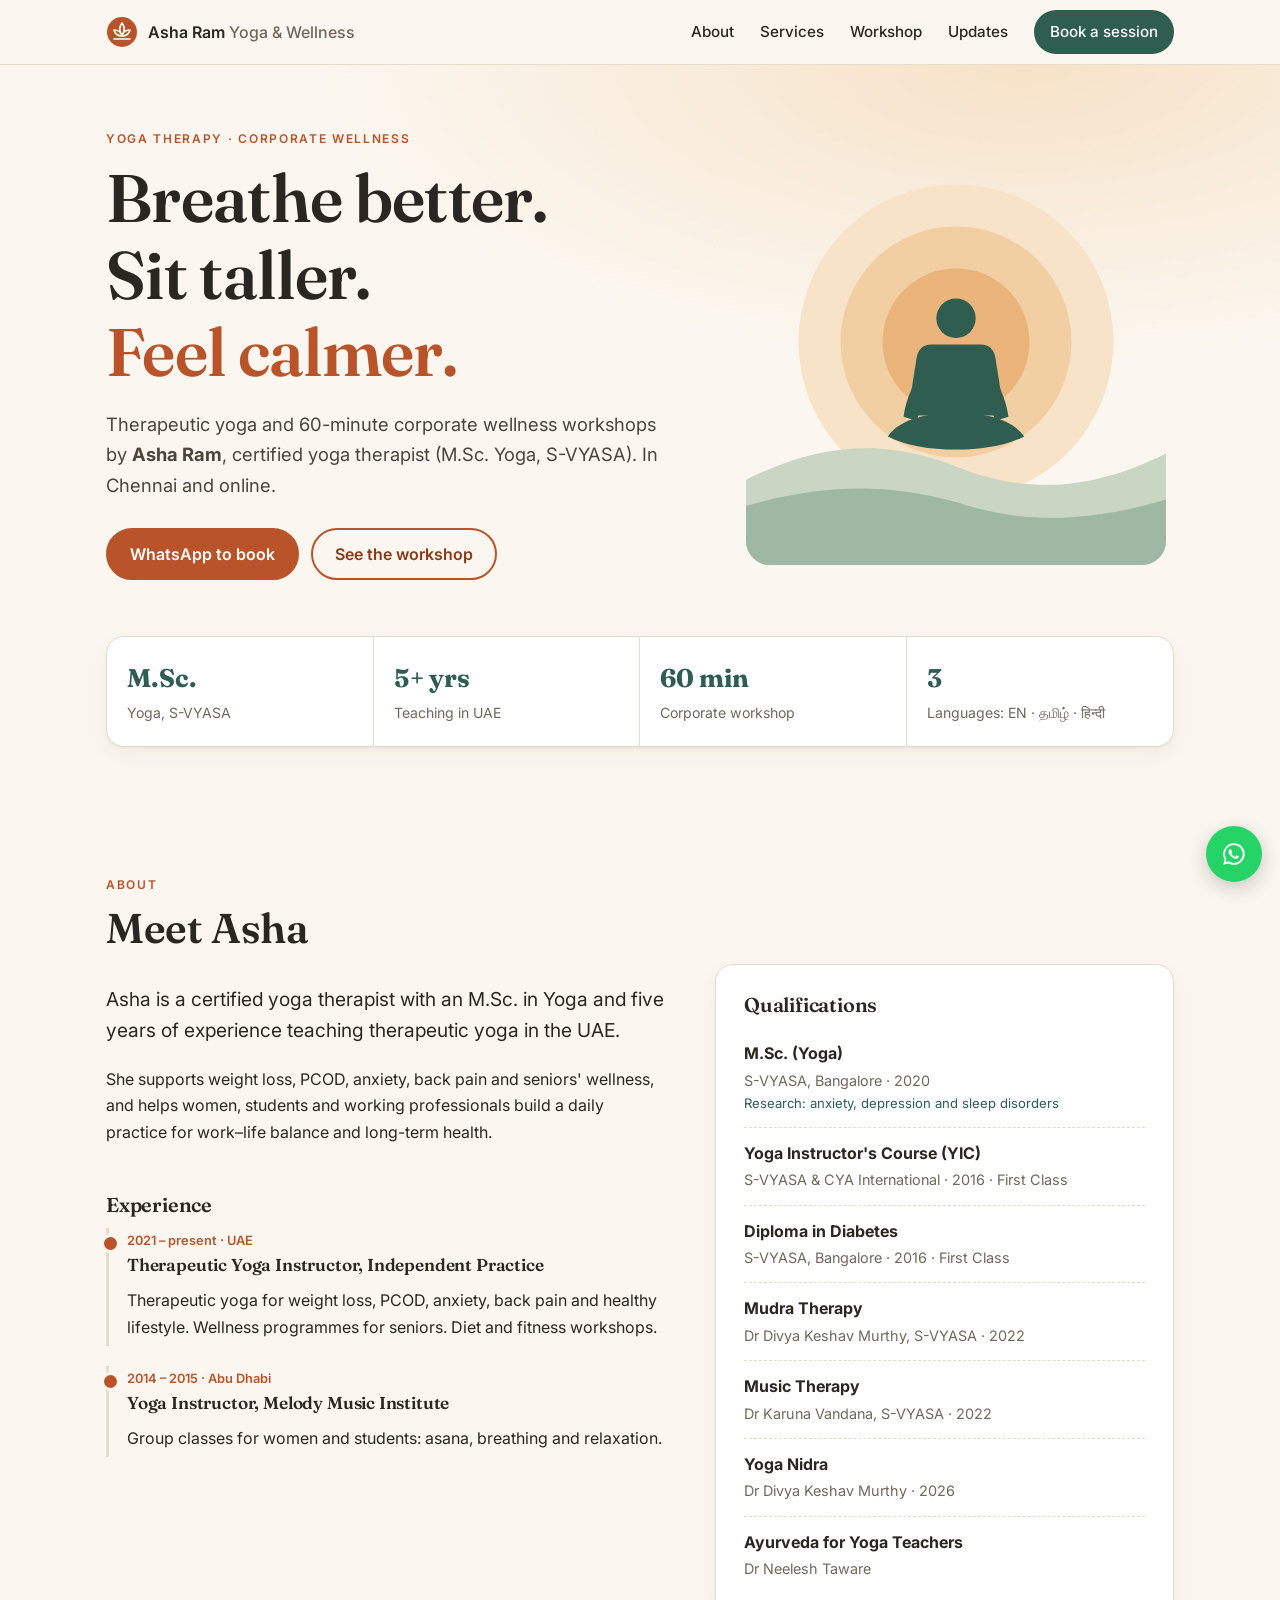
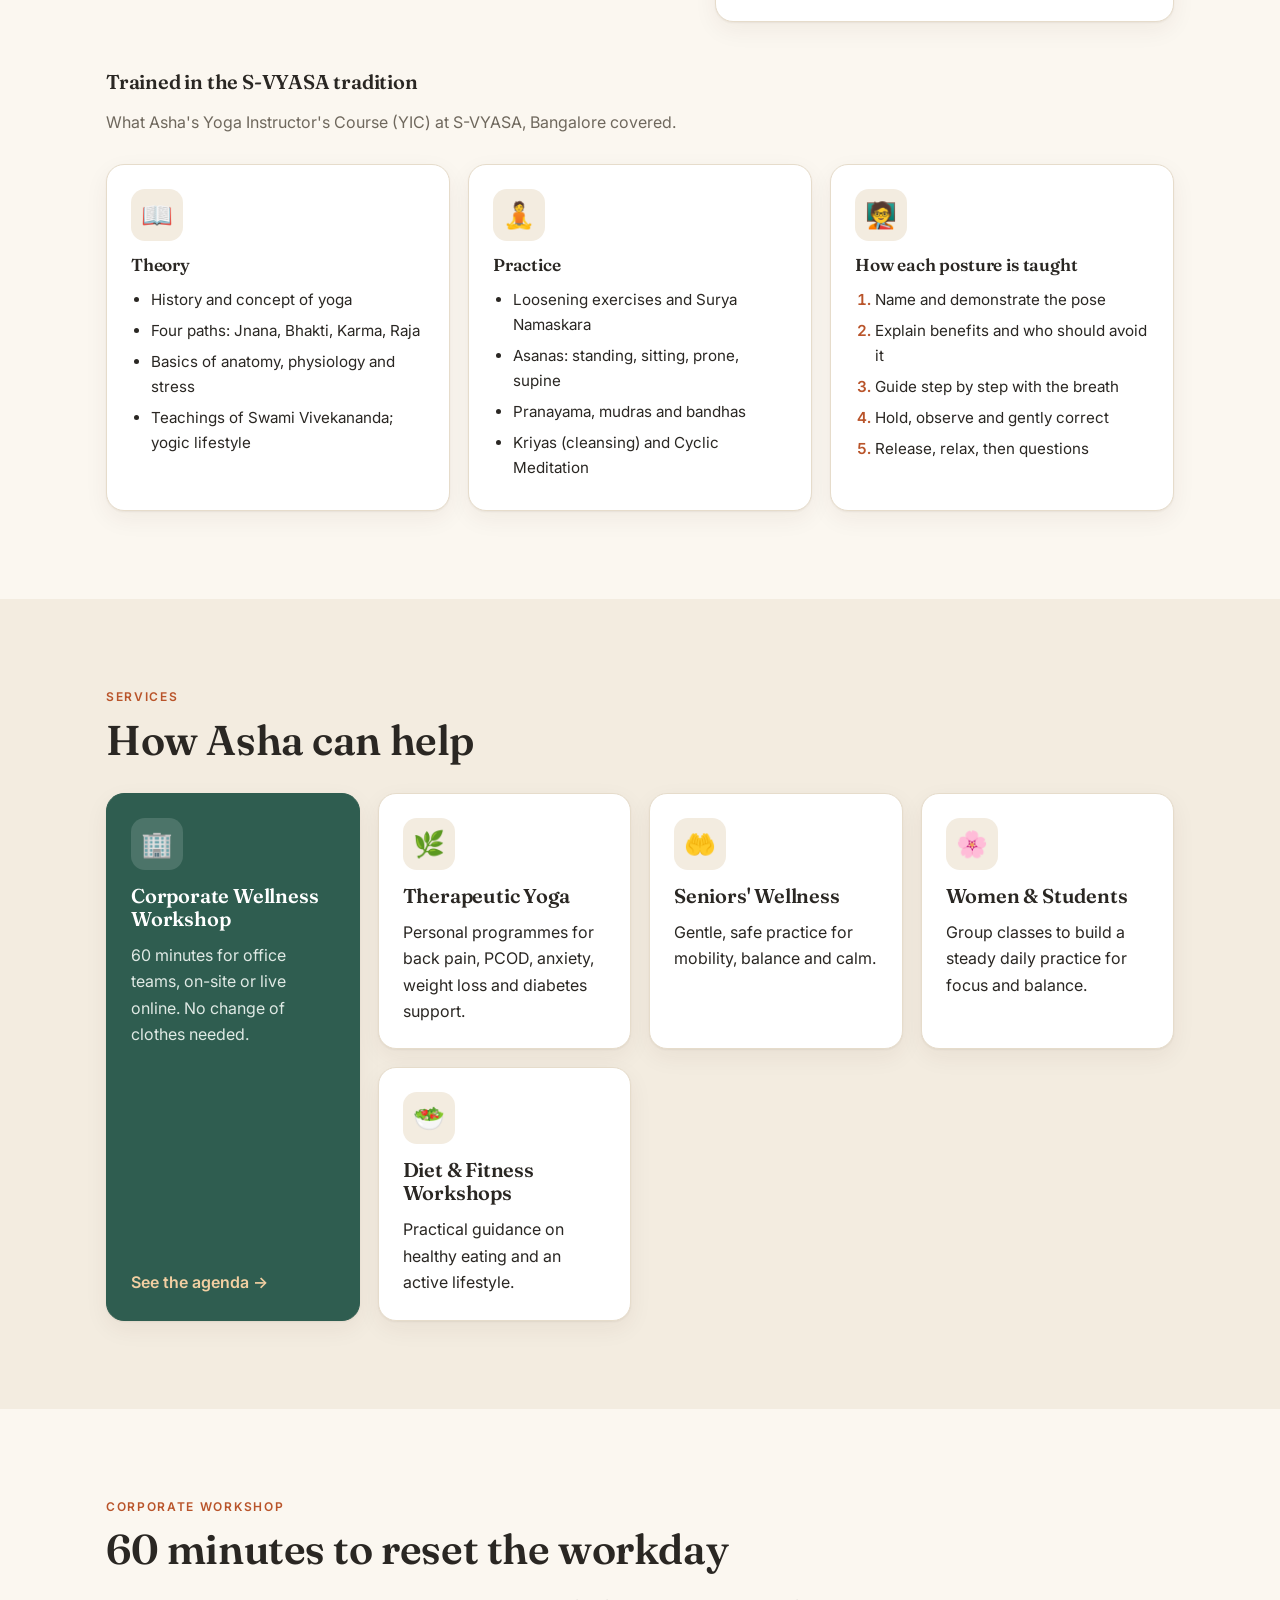
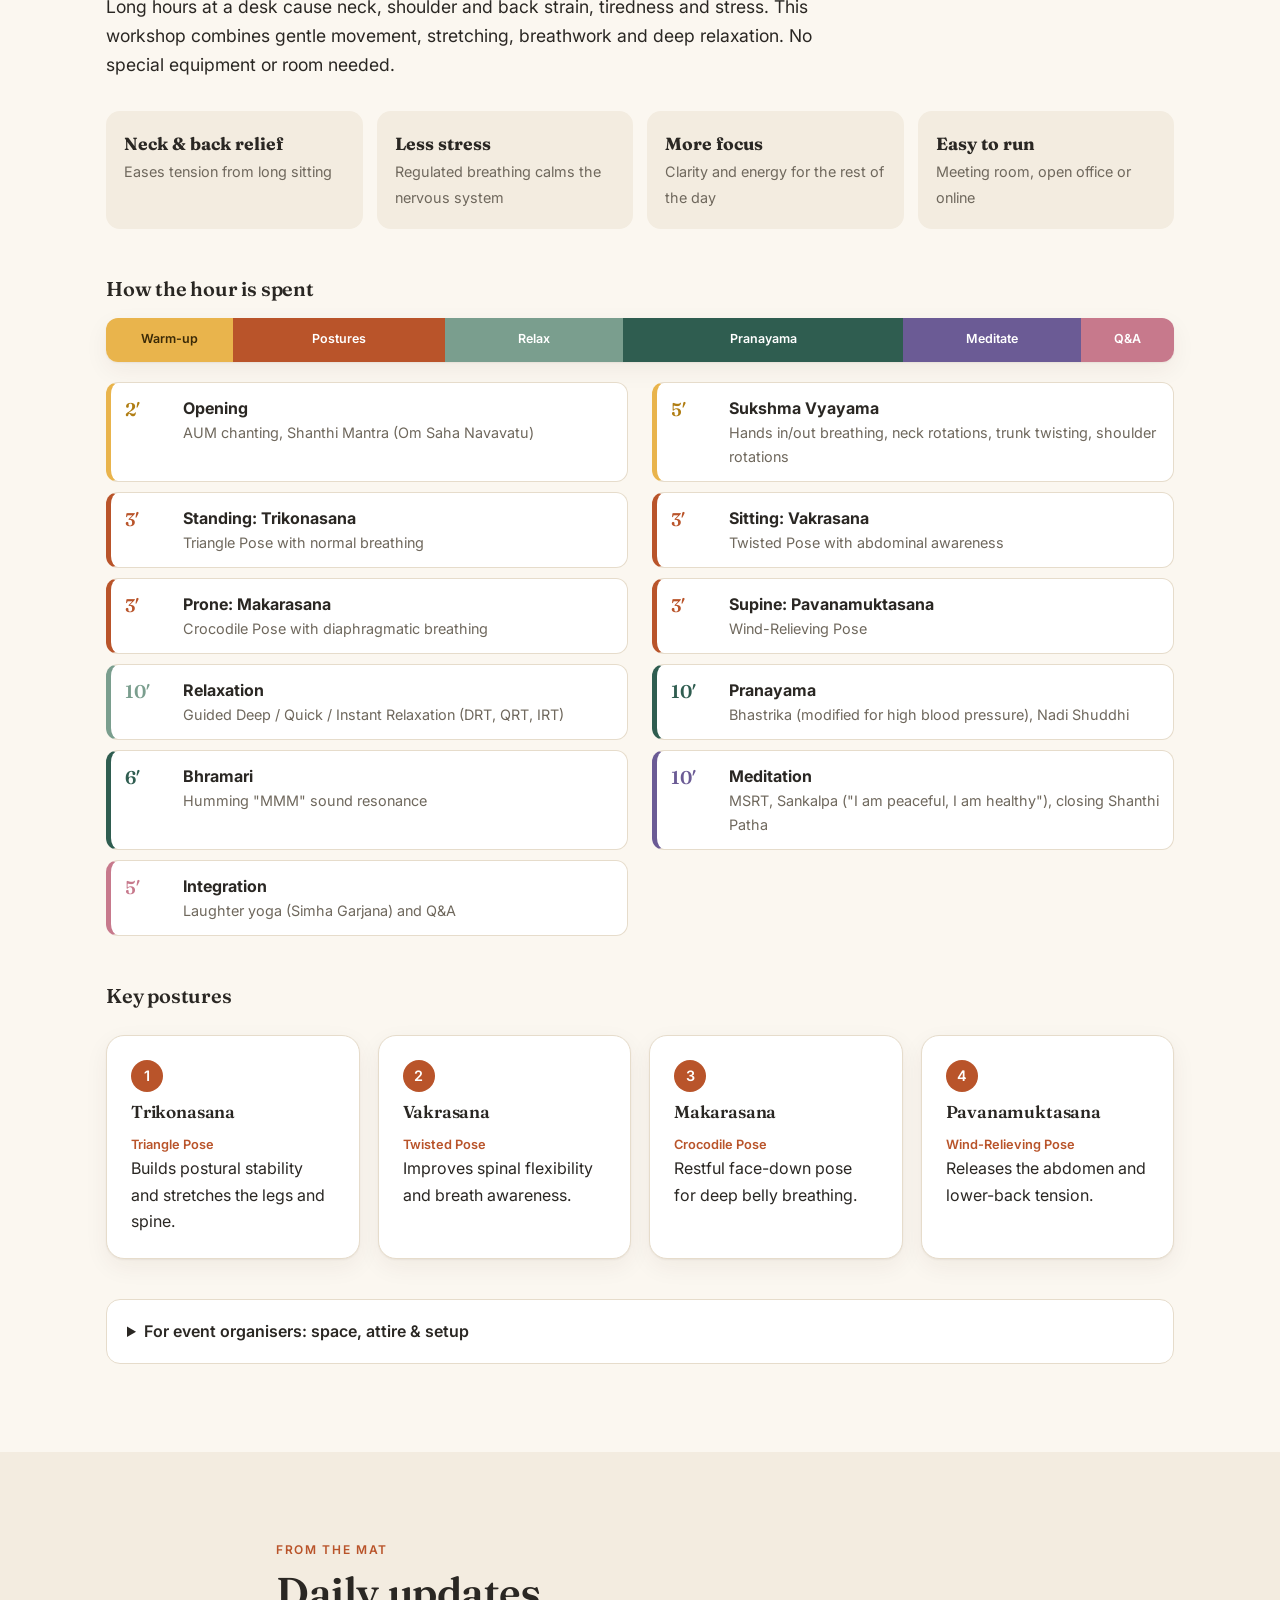
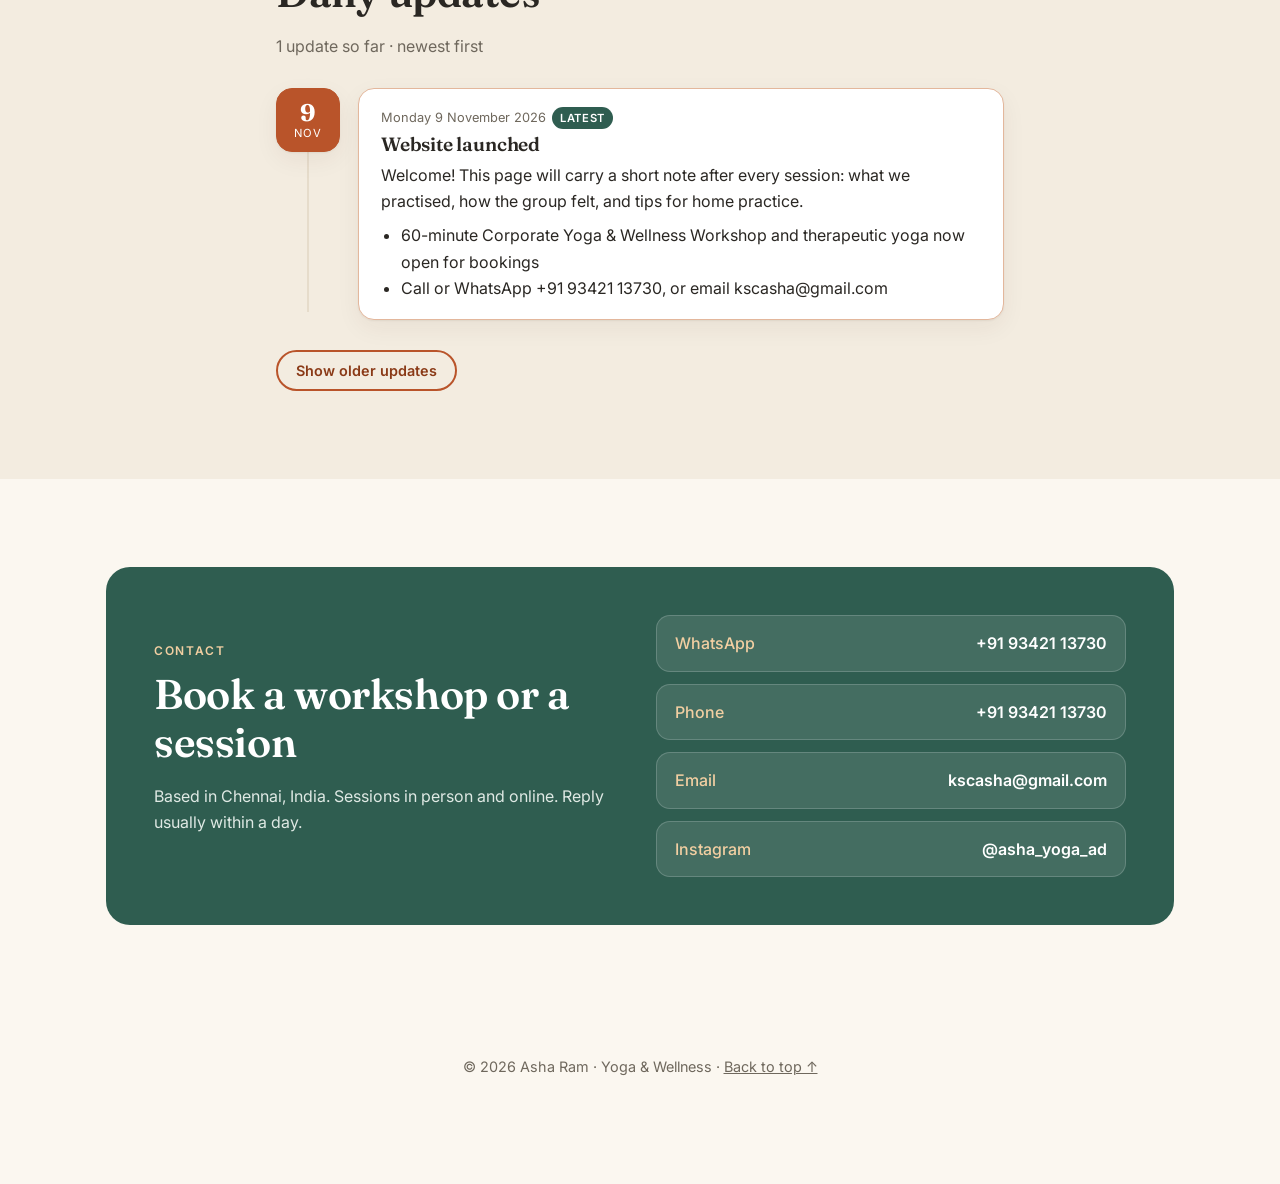
==== commit 31261222: "Asha site: add S-VYASA YIC training summary to About High-level theory/practice topics and a 5-step " ====
--- a/docs/asha/index.html
+++ b/docs/asha/index.html
@@ -108,6 +108,43 @@
           </ul>
         </div>
       </div>
+
+      <!-- Training summary (S-VYASA YIC, high level) -->
+      <h3 class="mt">Trained in the S-VYASA tradition</h3>
+      <p class="muted">What Asha's Yoga Instructor's Course (YIC) at S-VYASA, Bangalore covered.</p>
+      <div class="cards three">
+        <div class="card">
+          <span class="icon">📖</span>
+          <h4>Theory</h4>
+          <ul class="dots">
+            <li>History and concept of yoga</li>
+            <li>Four paths: Jnana, Bhakti, Karma, Raja</li>
+            <li>Basics of anatomy, physiology and stress</li>
+            <li>Teachings of Swami Vivekananda; yogic lifestyle</li>
+          </ul>
+        </div>
+        <div class="card">
+          <span class="icon">🧘</span>
+          <h4>Practice</h4>
+          <ul class="dots">
+            <li>Loosening exercises and Surya Namaskara</li>
+            <li>Asanas: standing, sitting, prone, supine</li>
+            <li>Pranayama, mudras and bandhas</li>
+            <li>Kriyas (cleansing) and Cyclic Meditation</li>
+          </ul>
+        </div>
+        <div class="card">
+          <span class="icon">🧑‍🏫</span>
+          <h4>How each posture is taught</h4>
+          <ol class="steps">
+            <li>Name and demonstrate the pose</li>
+            <li>Explain benefits and who should avoid it</li>
+            <li>Guide step by step with the breath</li>
+            <li>Hold, observe and gently correct</li>
+            <li>Release, relax, then questions</li>
+          </ol>
+        </div>
+      </div>
     </div>
   </section>
 
--- a/docs/asha/style.css
+++ b/docs/asha/style.css
@@ -196,3 +196,9 @@
   .update .body { padding: 14px 16px; }
 }
 @media (max-width: 420px) { .benefits { grid-template-columns: 1fr; } }
+
+/* ===== Training summary ===== */
+.cards.three { grid-template-columns: repeat(auto-fit, minmax(250px, 1fr)); }
+.dots, .steps { margin: 6px 0 0; padding-left: 20px; font-size: .95rem; }
+.dots li, .steps li { margin-bottom: 6px; }
+.steps li::marker { color: var(--accent); font-weight: 600; }
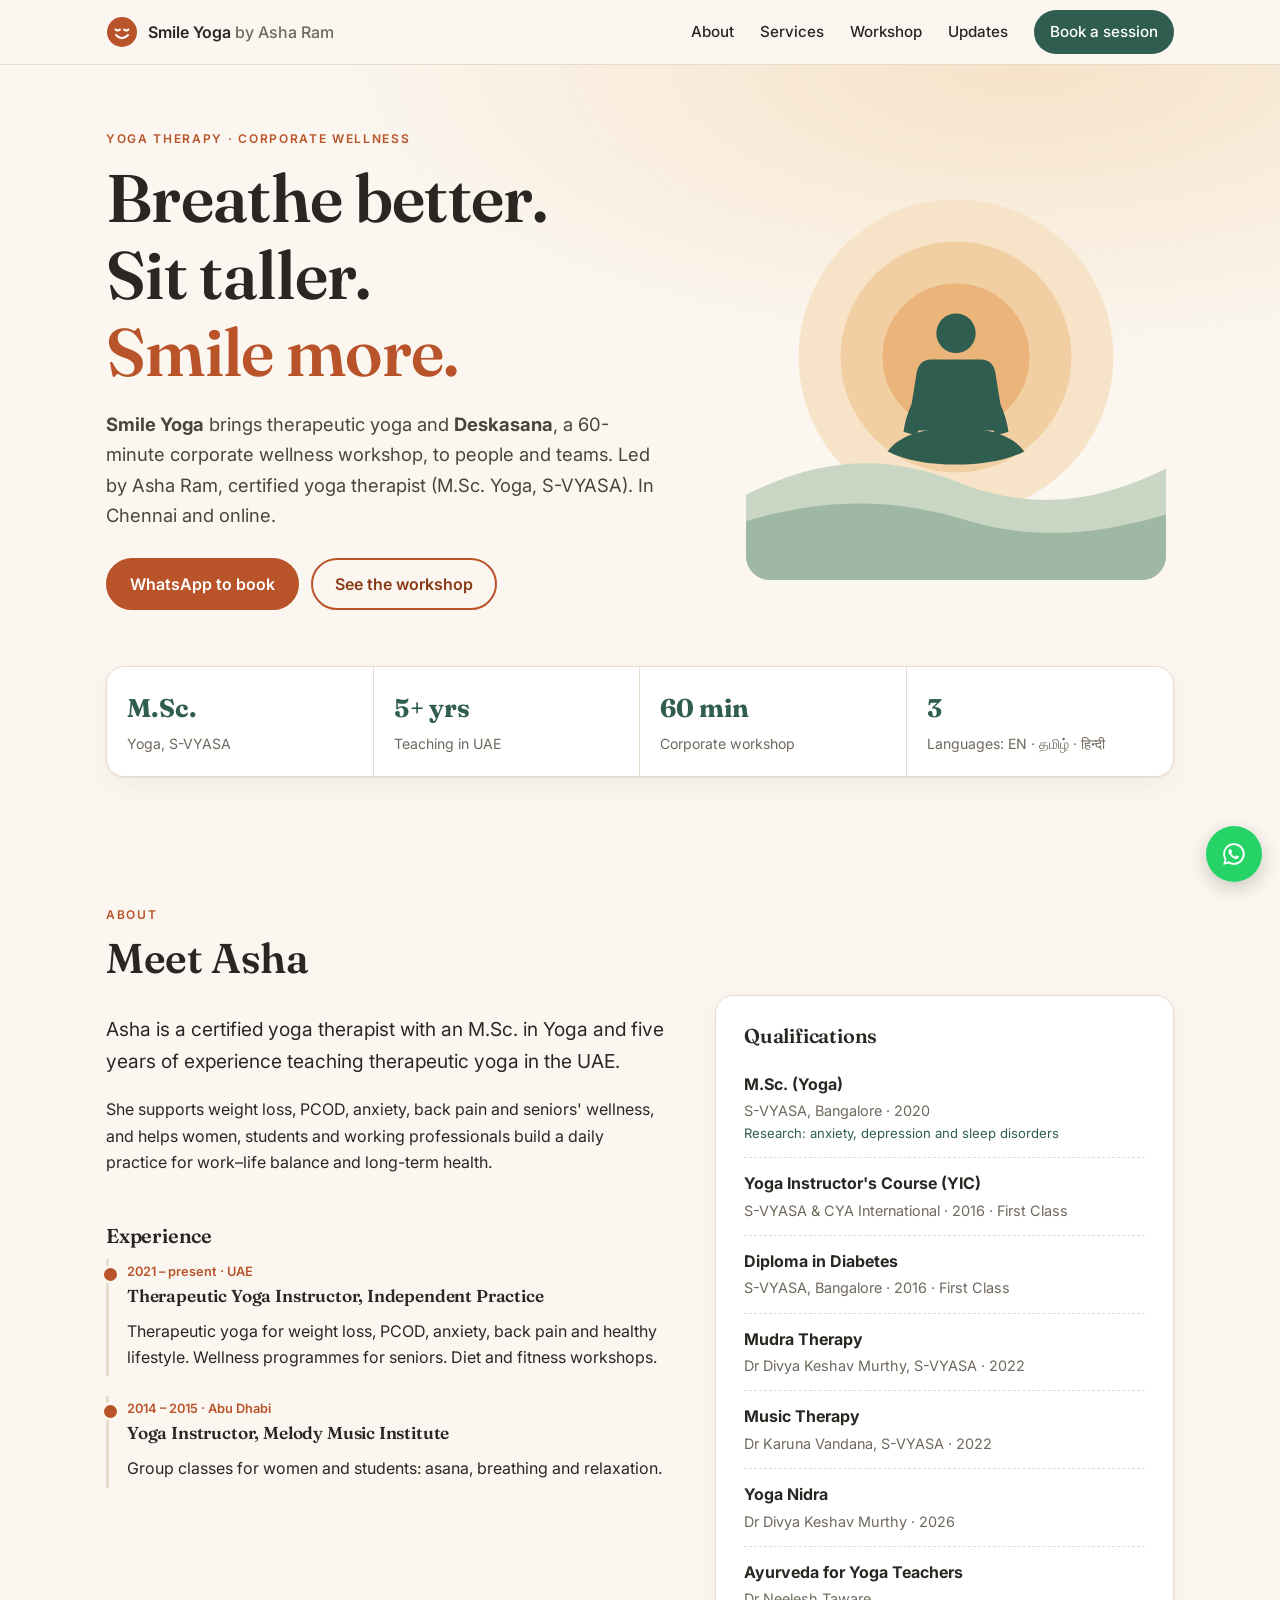
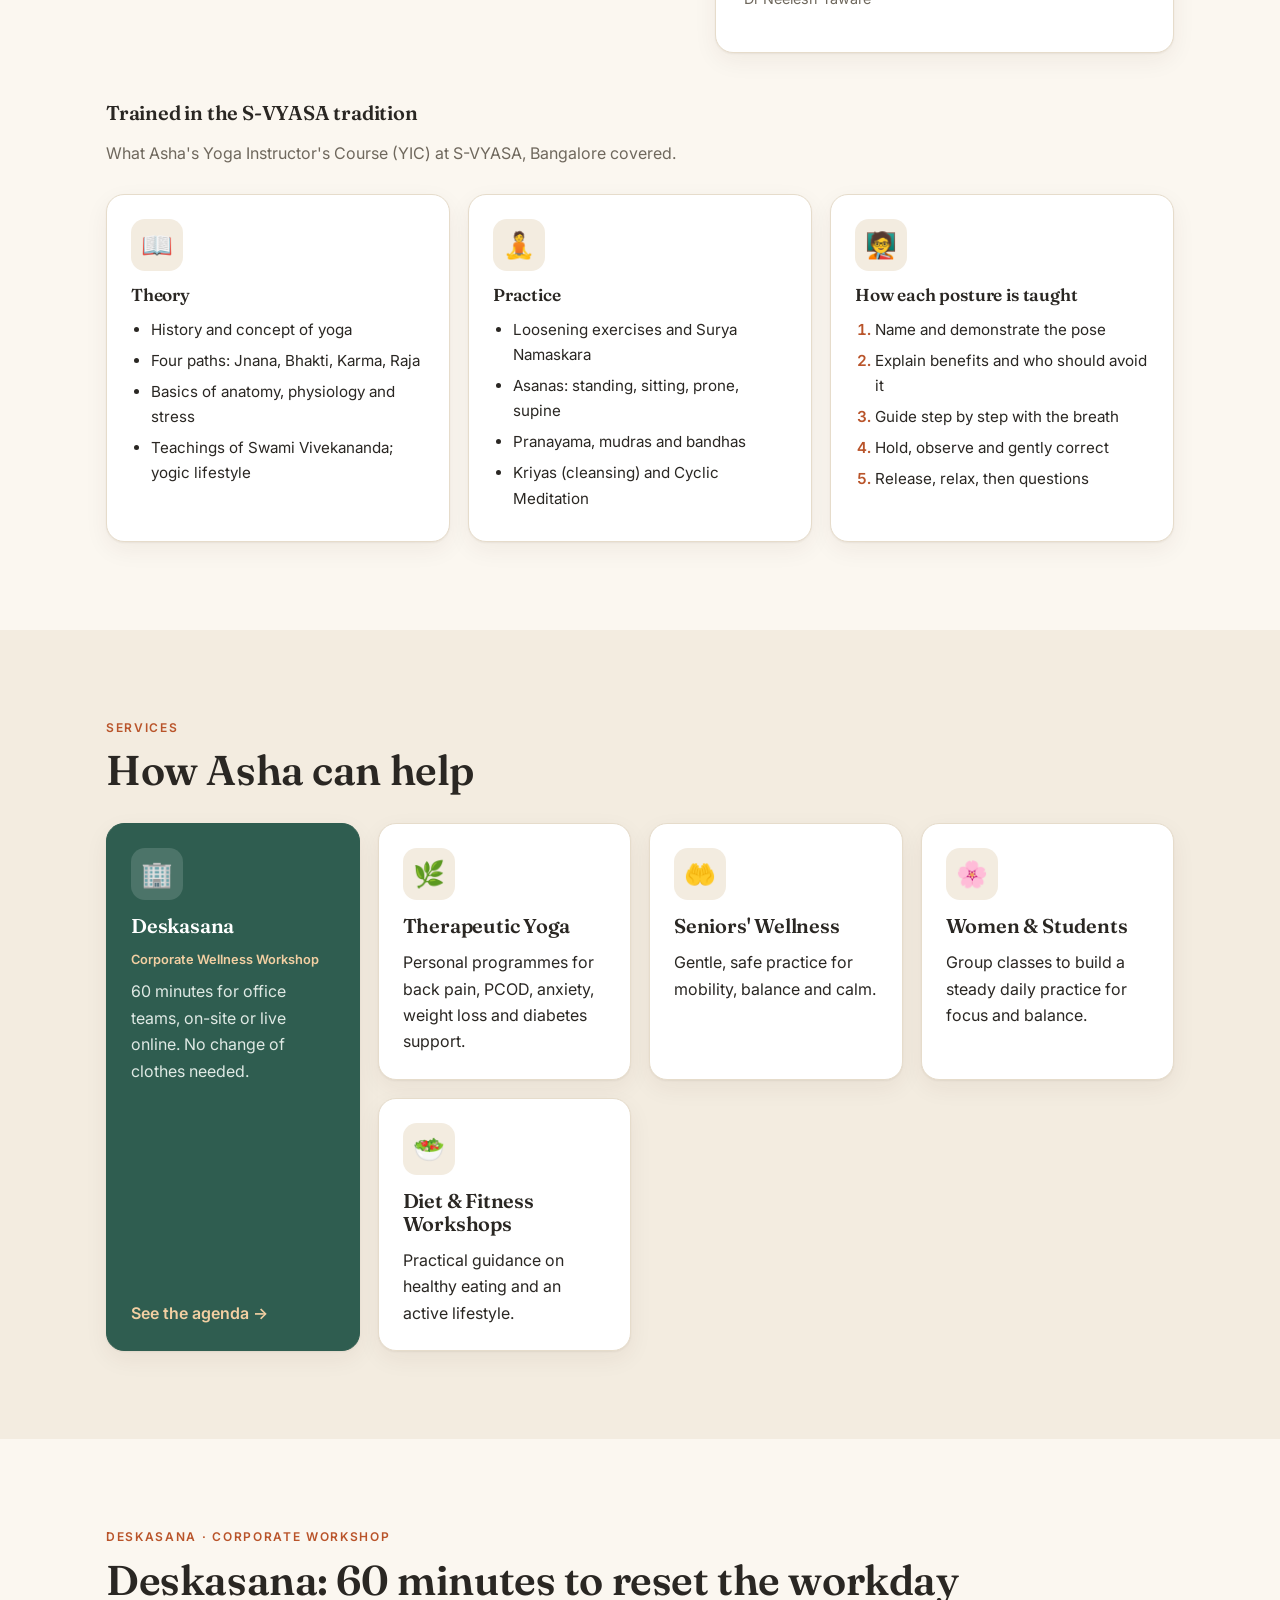
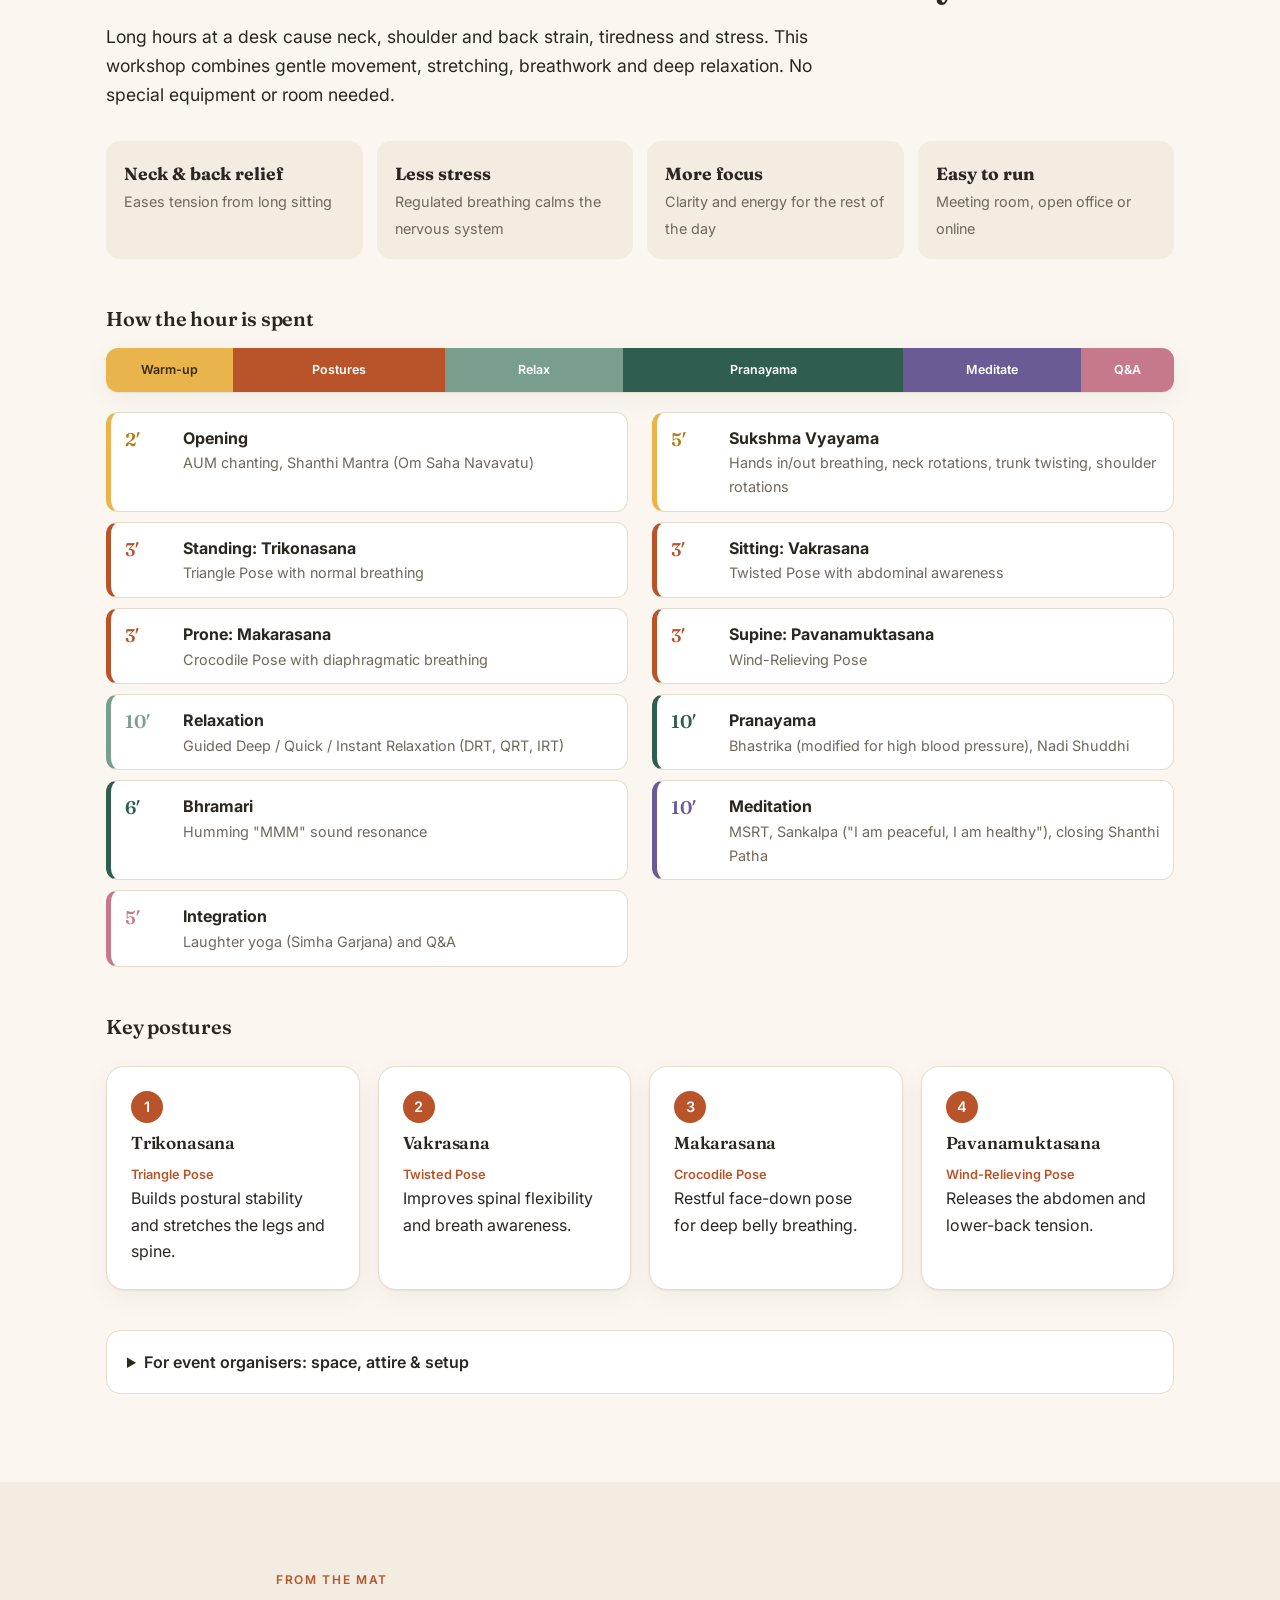
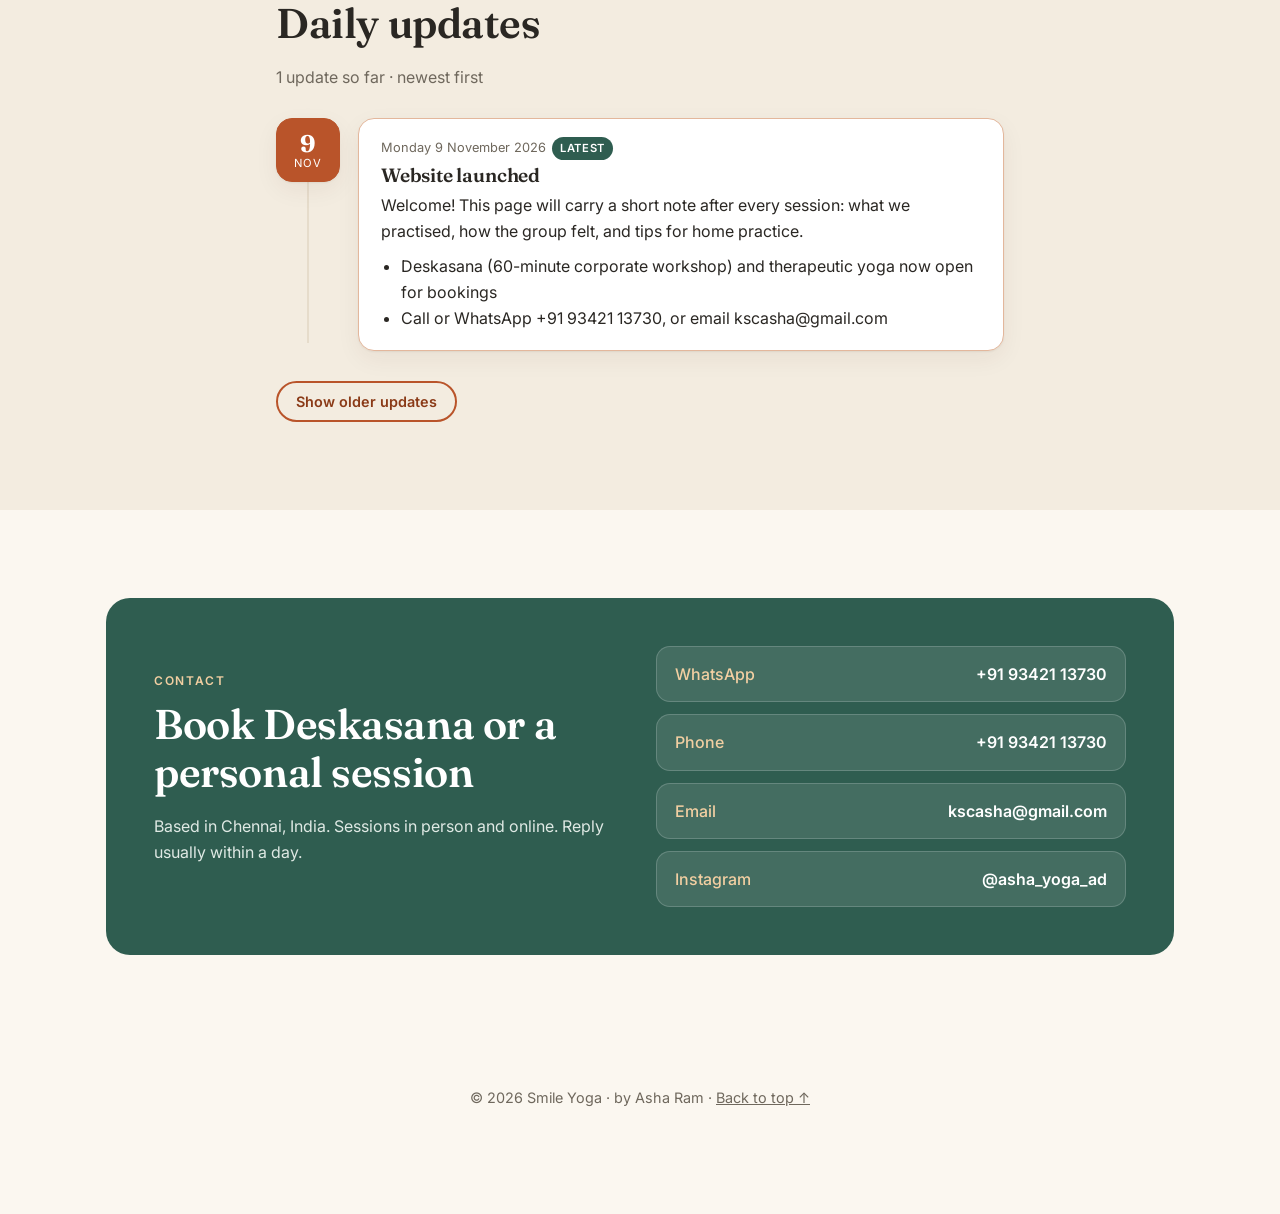
==== commit 29ca0b94: "Rebrand site to Smile Yoga; name corporate workshop Deskasana - Brand: 'Smile Yoga by Asha Ram', new" ====
--- a/docs/asha/index.html
+++ b/docs/asha/index.html
@@ -3,8 +3,8 @@
 <head>
   <meta charset="UTF-8">
   <meta name="viewport" content="width=device-width, initial-scale=1.0">
-  <title>Asha Ram Yoga</title>
-  <meta name="description" content="Asha Ram: certified yoga therapist (M.Sc. Yoga, S-VYASA). Therapeutic yoga and corporate wellness workshops, in Chennai and online.">
+  <title>Smile Yoga by Asha</title>
+  <meta name="description" content="Smile Yoga by Asha Ram, certified yoga therapist (M.Sc. Yoga, S-VYASA). Therapeutic yoga and Deskasana corporate wellness workshops, in Chennai and online.">
   <meta name="theme-color" content="#fbf7f0">
   <link rel="preconnect" href="https://fonts.googleapis.com">
   <link rel="preconnect" href="https://fonts.gstatic.com" crossorigin>
@@ -17,8 +17,8 @@
   <header class="topbar">
     <div class="wrap bar">
       <a class="brand" href="#home">
-        <svg class="logo" viewBox="0 0 32 32" aria-hidden="true"><circle cx="16" cy="16" r="15" fill="var(--accent)"/><path d="M16 7c3 4 3 8 0 12-3-4-3-8 0-12Zm-8 7c4 0 7 2 8 6-4 0-7-2-8-6Zm16 0c-4 0-7 2-8 6 4 0 7-2 8-6ZM8 23h16" stroke="#fff" stroke-width="1.6" fill="none" stroke-linecap="round" stroke-linejoin="round"/></svg>
-        <span>Asha Ram <em>Yoga &amp; Wellness</em></span>
+        <svg class="logo" viewBox="0 0 32 32" aria-hidden="true"><circle cx="16" cy="16" r="15" fill="var(--accent)"/><path d="M9.5 13.5q2.25 2 4.5 0M18 13.5q2.25 2 4.5 0M10 19q6 6.5 12 0" stroke="#fff" stroke-width="2" fill="none" stroke-linecap="round"/></svg>
+        <span>Smile Yoga <em>by Asha Ram</em></span>
       </a>
       <button class="menu-btn" aria-label="Open menu" aria-expanded="false">☰</button>
       <nav id="menu">
@@ -36,8 +36,8 @@
     <div class="wrap hero-grid">
       <div>
         <p class="eyebrow">Yoga Therapy · Corporate Wellness</p>
-        <h1>Breathe better.<br>Sit taller.<br><span>Feel calmer.</span></h1>
-        <p class="lead">Therapeutic yoga and 60-minute corporate wellness workshops by <b>Asha Ram</b>, certified yoga therapist (M.Sc. Yoga, S-VYASA). In Chennai and online.</p>
+        <h1>Breathe better.<br>Sit taller.<br><span>Smile more.</span></h1>
+        <p class="lead"><b>Smile Yoga</b> brings therapeutic yoga and <b>Deskasana</b>, a 60-minute corporate wellness workshop, to people and teams. Led by Asha Ram, certified yoga therapist (M.Sc. Yoga, S-VYASA). In Chennai and online.</p>
         <div class="cta">
           <a class="btn" href="https://wa.me/919342113730" target="_blank" rel="noopener">WhatsApp to book</a>
           <a class="btn ghost" href="#workshop">See the workshop</a>
@@ -156,7 +156,8 @@
       <div class="cards">
         <a class="card feature" href="#workshop">
           <span class="icon">🏢</span>
-          <h3>Corporate Wellness Workshop</h3>
+          <h3>Deskasana</h3>
+          <p class="tag light">Corporate Wellness Workshop</p>
           <p>60 minutes for office teams, on-site or live online. No change of clothes needed.</p>
           <span class="more">See the agenda →</span>
         </a>
@@ -171,8 +172,8 @@
   <!-- ===== 60-MINUTE WORKSHOP ===== -->
   <section id="workshop">
     <div class="wrap">
-      <p class="eyebrow">Corporate Workshop</p>
-      <h2>60 minutes to reset the workday</h2>
+      <p class="eyebrow">Deskasana · Corporate Workshop</p>
+      <h2>Deskasana: 60 minutes to reset the workday</h2>
       <p class="intro">Long hours at a desk cause neck, shoulder and back strain, tiredness and stress. This workshop combines gentle movement, stretching, breathwork and deep relaxation. No special equipment or room needed.</p>
 
       <div class="benefits">
@@ -244,7 +245,7 @@
       <div class="contact-box">
         <div>
           <p class="eyebrow light">Contact</p>
-          <h2>Book a workshop or a session</h2>
+          <h2>Book Deskasana or a personal session</h2>
           <p>Based in Chennai, India. Sessions in person and online. Reply usually within a day.</p>
         </div>
         <div class="contact-links">
@@ -258,7 +259,7 @@
   </section>
 
   <footer>
-    <p>© <span id="year"></span> Asha Ram · Yoga &amp; Wellness · <a href="#home">Back to top ↑</a></p>
+    <p>© <span id="year"></span> Smile Yoga · by Asha Ram · <a href="#home">Back to top ↑</a></p>
   </footer>
 
   <!-- Floating WhatsApp button -->
--- a/docs/asha/style.css
+++ b/docs/asha/style.css
@@ -202,3 +202,5 @@
 .dots, .steps { margin: 6px 0 0; padding-left: 20px; font-size: .95rem; }
 .dots li, .steps li { margin-bottom: 6px; }
 .steps li::marker { color: var(--accent); font-weight: 600; }
+
+.card.feature .tag.light { color: #f2cfa2; margin-bottom: 8px; }
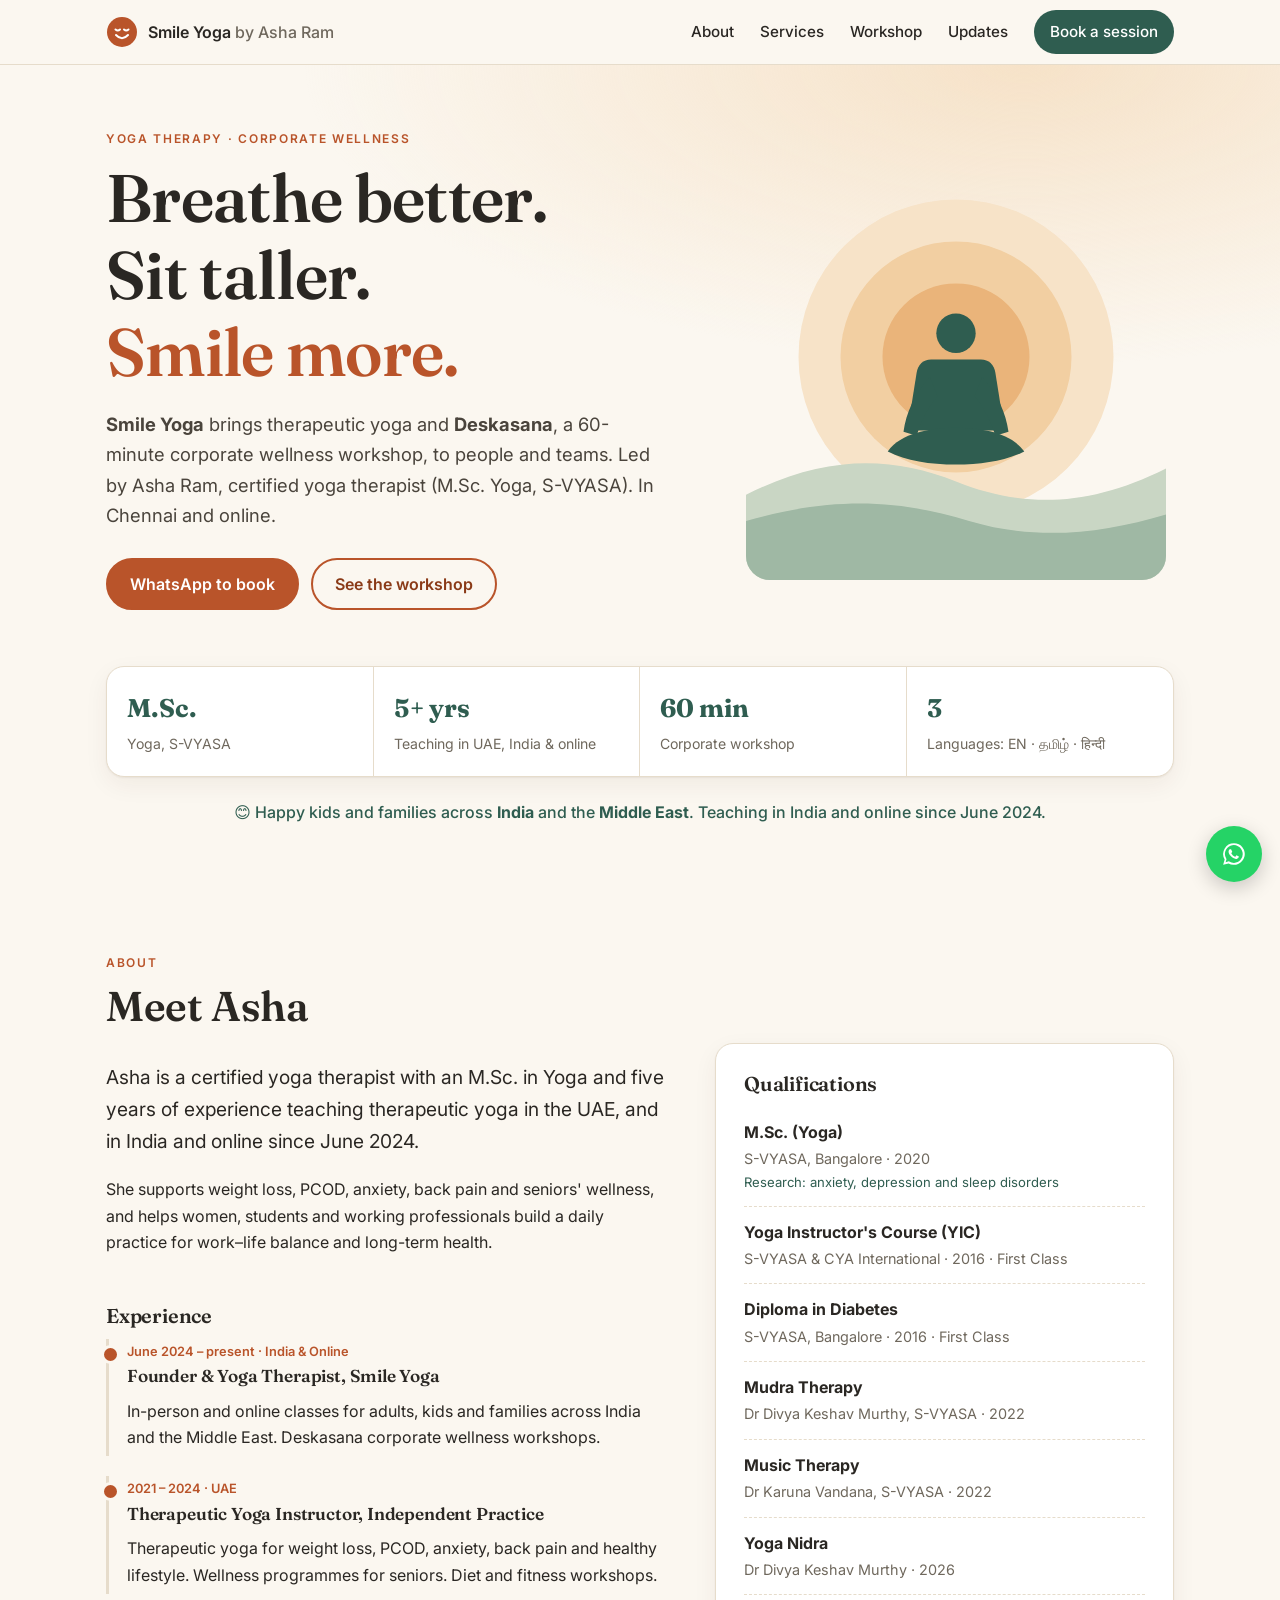
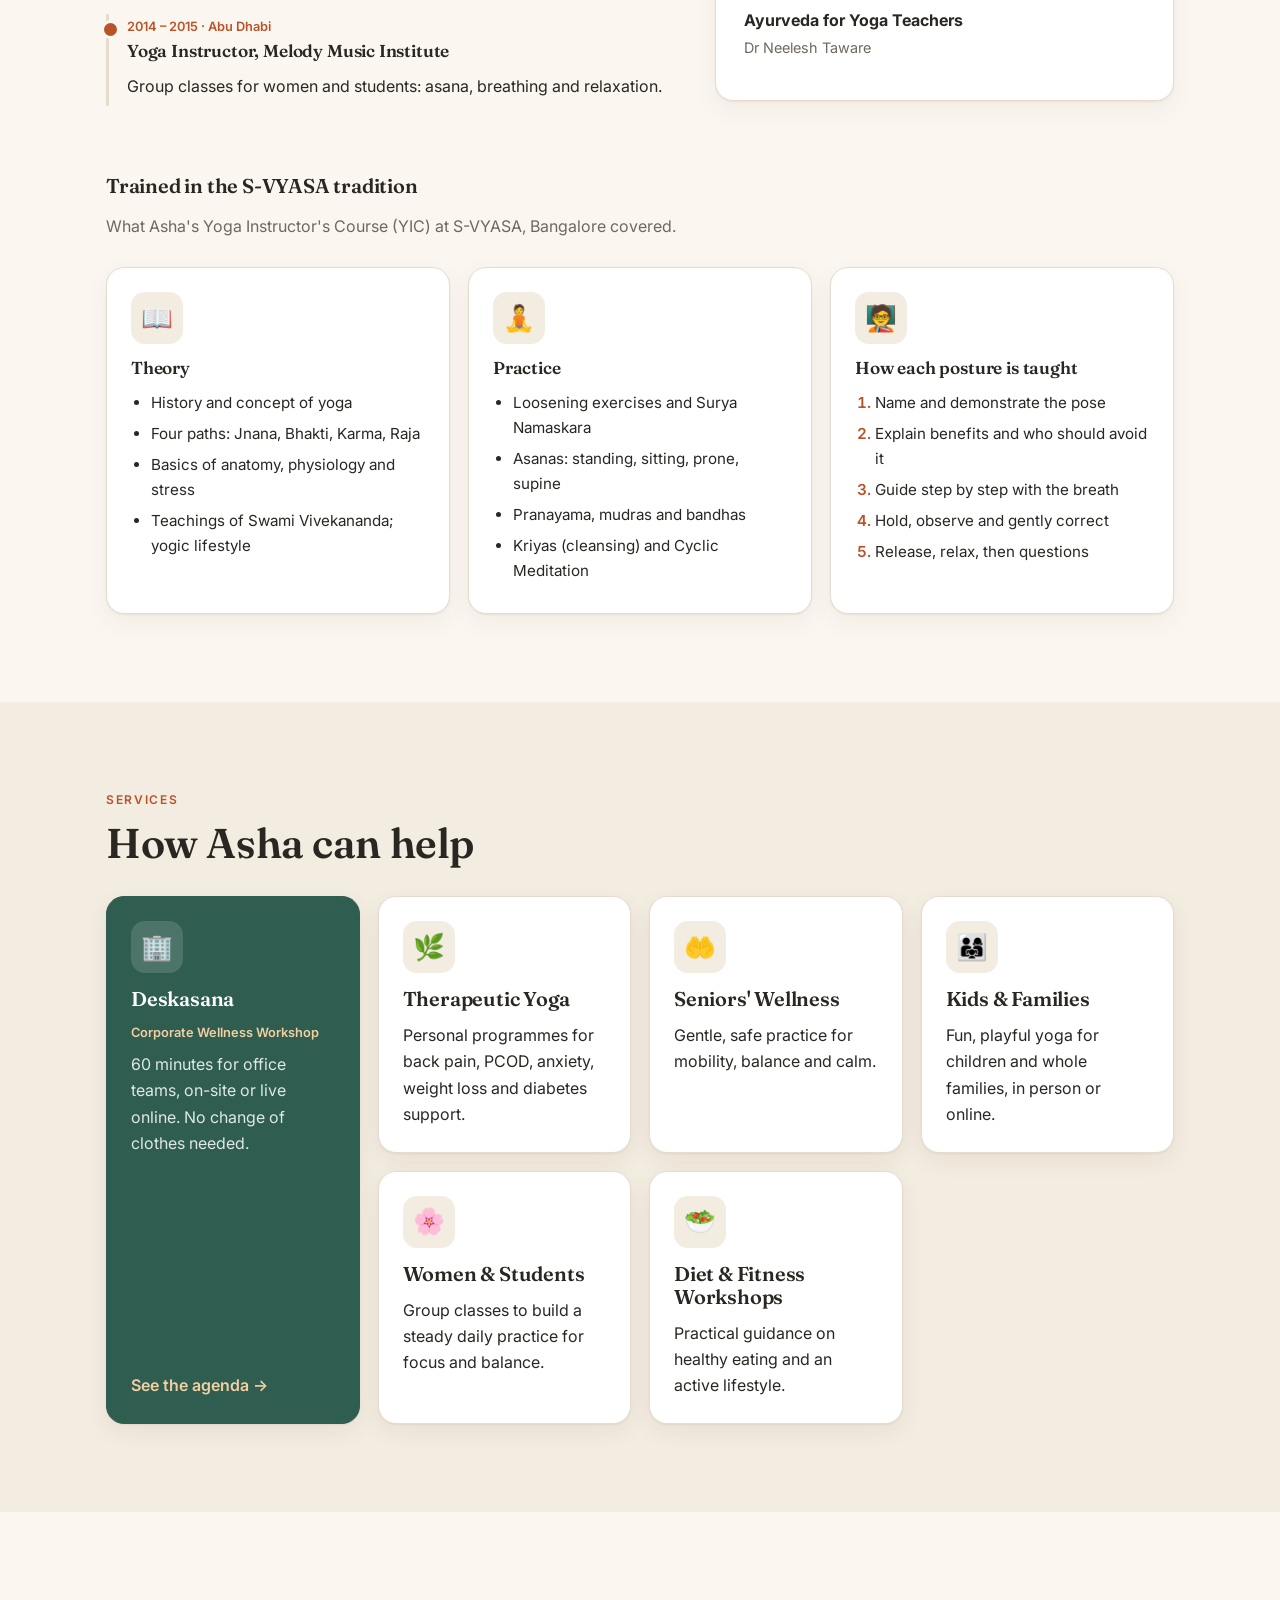
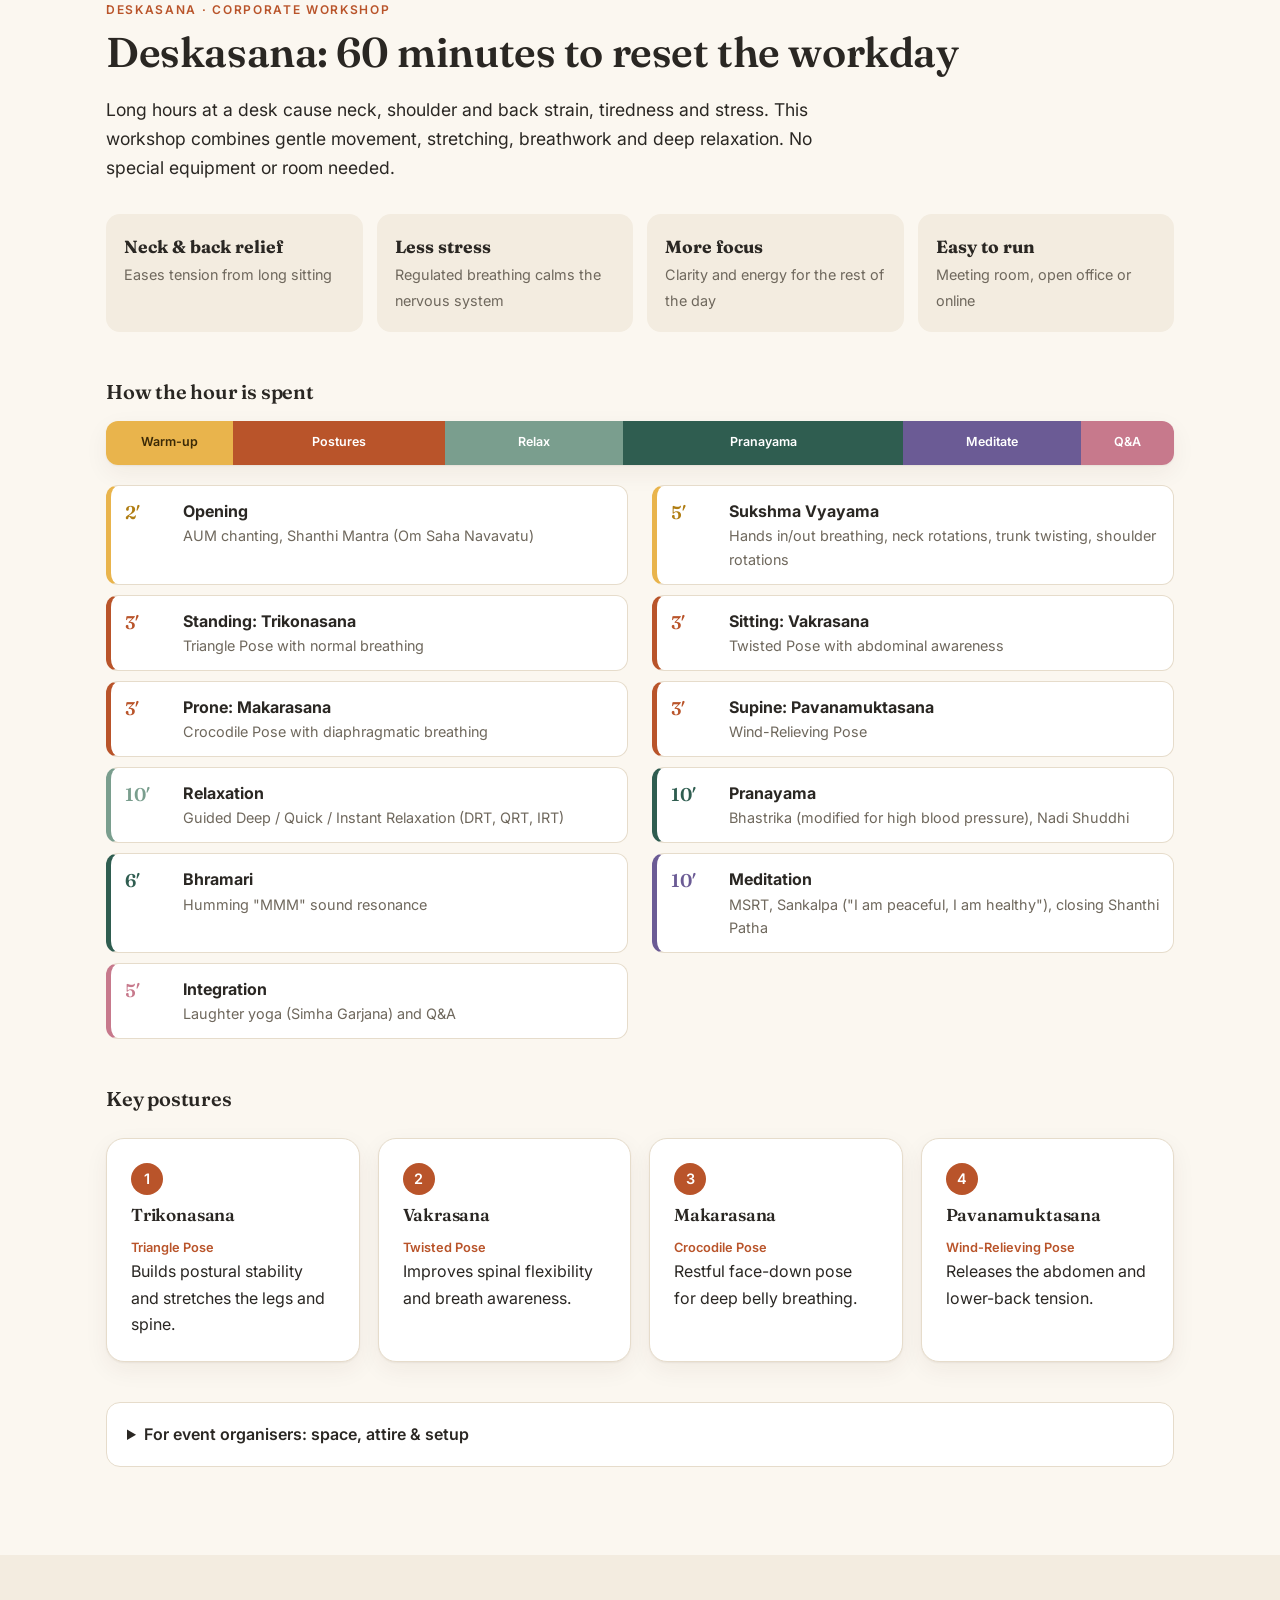
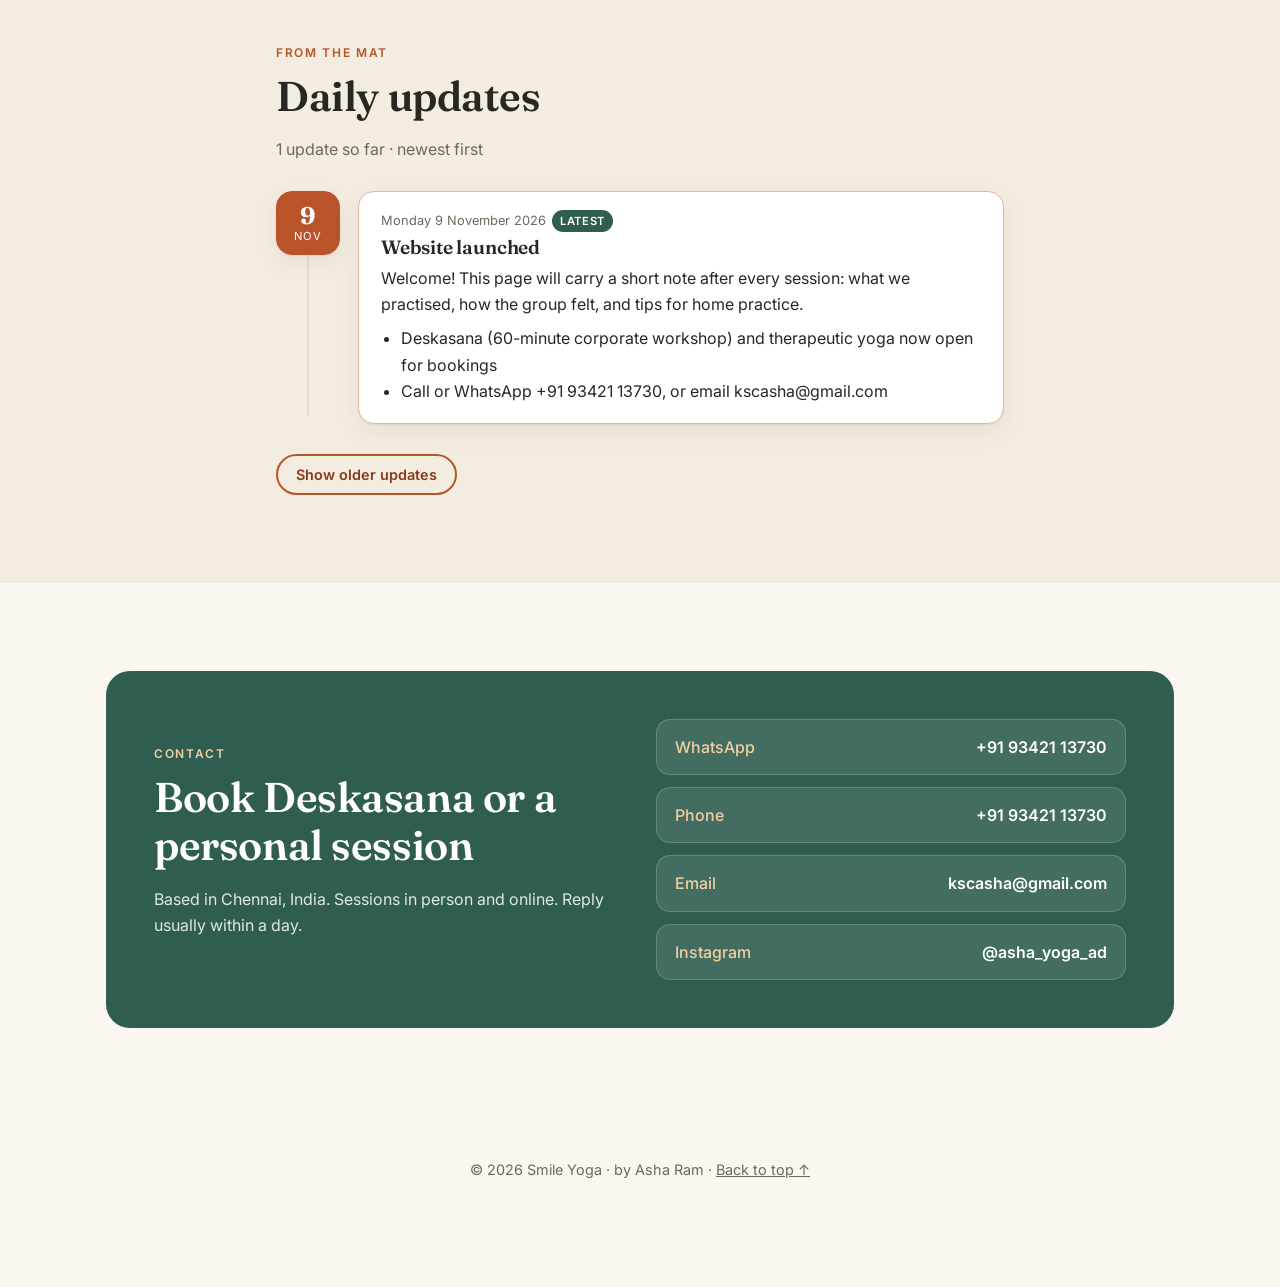
==== commit e9313765: "Smile Yoga site: India & online since June 2024; kids and families - New timeline entry: Founder & Y" ====
--- a/docs/asha/index.html
+++ b/docs/asha/index.html
@@ -63,10 +63,11 @@
     <div class="wrap">
       <ul class="stats">
         <li><b>M.Sc.</b><span>Yoga, S-VYASA</span></li>
-        <li><b>5+ yrs</b><span>Teaching in UAE</span></li>
+        <li><b>5+ yrs</b><span>Teaching in UAE, India &amp; online</span></li>
         <li><b>60 min</b><span>Corporate workshop</span></li>
         <li><b>3</b><span>Languages: EN · தமிழ் · हिन्दी</span></li>
       </ul>
+      <p class="happy">😊 Happy kids and families across <b>India</b> and the <b>Middle East</b>. Teaching in India and online since June 2024.</p>
     </div>
   </section>
 
@@ -77,13 +78,18 @@
       <h2>Meet Asha</h2>
       <div class="about-grid">
         <div>
-          <p class="big">Asha is a certified yoga therapist with an M.Sc. in Yoga and five years of experience teaching therapeutic yoga in the UAE.</p>
+          <p class="big">Asha is a certified yoga therapist with an M.Sc. in Yoga and five years of experience teaching therapeutic yoga in the UAE, and in India and online since June 2024.</p>
           <p>She supports weight loss, PCOD, anxiety, back pain and seniors' wellness, and helps women, students and working professionals build a daily practice for work–life balance and long-term health.</p>
 
           <h3 class="mt">Experience</h3>
           <div class="timeline">
             <div class="item">
-              <p class="tag">2021 – present · UAE</p>
+              <p class="tag">June 2024 – present · India &amp; Online</p>
+              <h4>Founder &amp; Yoga Therapist, Smile Yoga</h4>
+              <p>In-person and online classes for adults, kids and families across India and the Middle East. Deskasana corporate wellness workshops.</p>
+            </div>
+            <div class="item">
+              <p class="tag">2021 – 2024 · UAE</p>
               <h4>Therapeutic Yoga Instructor, Independent Practice</h4>
               <p>Therapeutic yoga for weight loss, PCOD, anxiety, back pain and healthy lifestyle. Wellness programmes for seniors. Diet and fitness workshops.</p>
             </div>
@@ -163,6 +169,7 @@
         </a>
         <div class="card"><span class="icon">🌿</span><h3>Therapeutic Yoga</h3><p>Personal programmes for back pain, PCOD, anxiety, weight loss and diabetes support.</p></div>
         <div class="card"><span class="icon">🤲</span><h3>Seniors' Wellness</h3><p>Gentle, safe practice for mobility, balance and calm.</p></div>
+        <div class="card"><span class="icon">👨‍👩‍👧</span><h3>Kids &amp; Families</h3><p>Fun, playful yoga for children and whole families, in person or online.</p></div>
         <div class="card"><span class="icon">🌸</span><h3>Women &amp; Students</h3><p>Group classes to build a steady daily practice for focus and balance.</p></div>
         <div class="card"><span class="icon">🥗</span><h3>Diet &amp; Fitness Workshops</h3><p>Practical guidance on healthy eating and an active lifestyle.</p></div>
       </div>
--- a/docs/asha/style.css
+++ b/docs/asha/style.css
@@ -204,3 +204,5 @@
 .steps li::marker { color: var(--accent); font-weight: 600; }
 
 .card.feature .tag.light { color: #f2cfa2; margin-bottom: 8px; }
+
+.happy { text-align: center; margin: 22px 0 0; color: var(--green); font-weight: 500; }
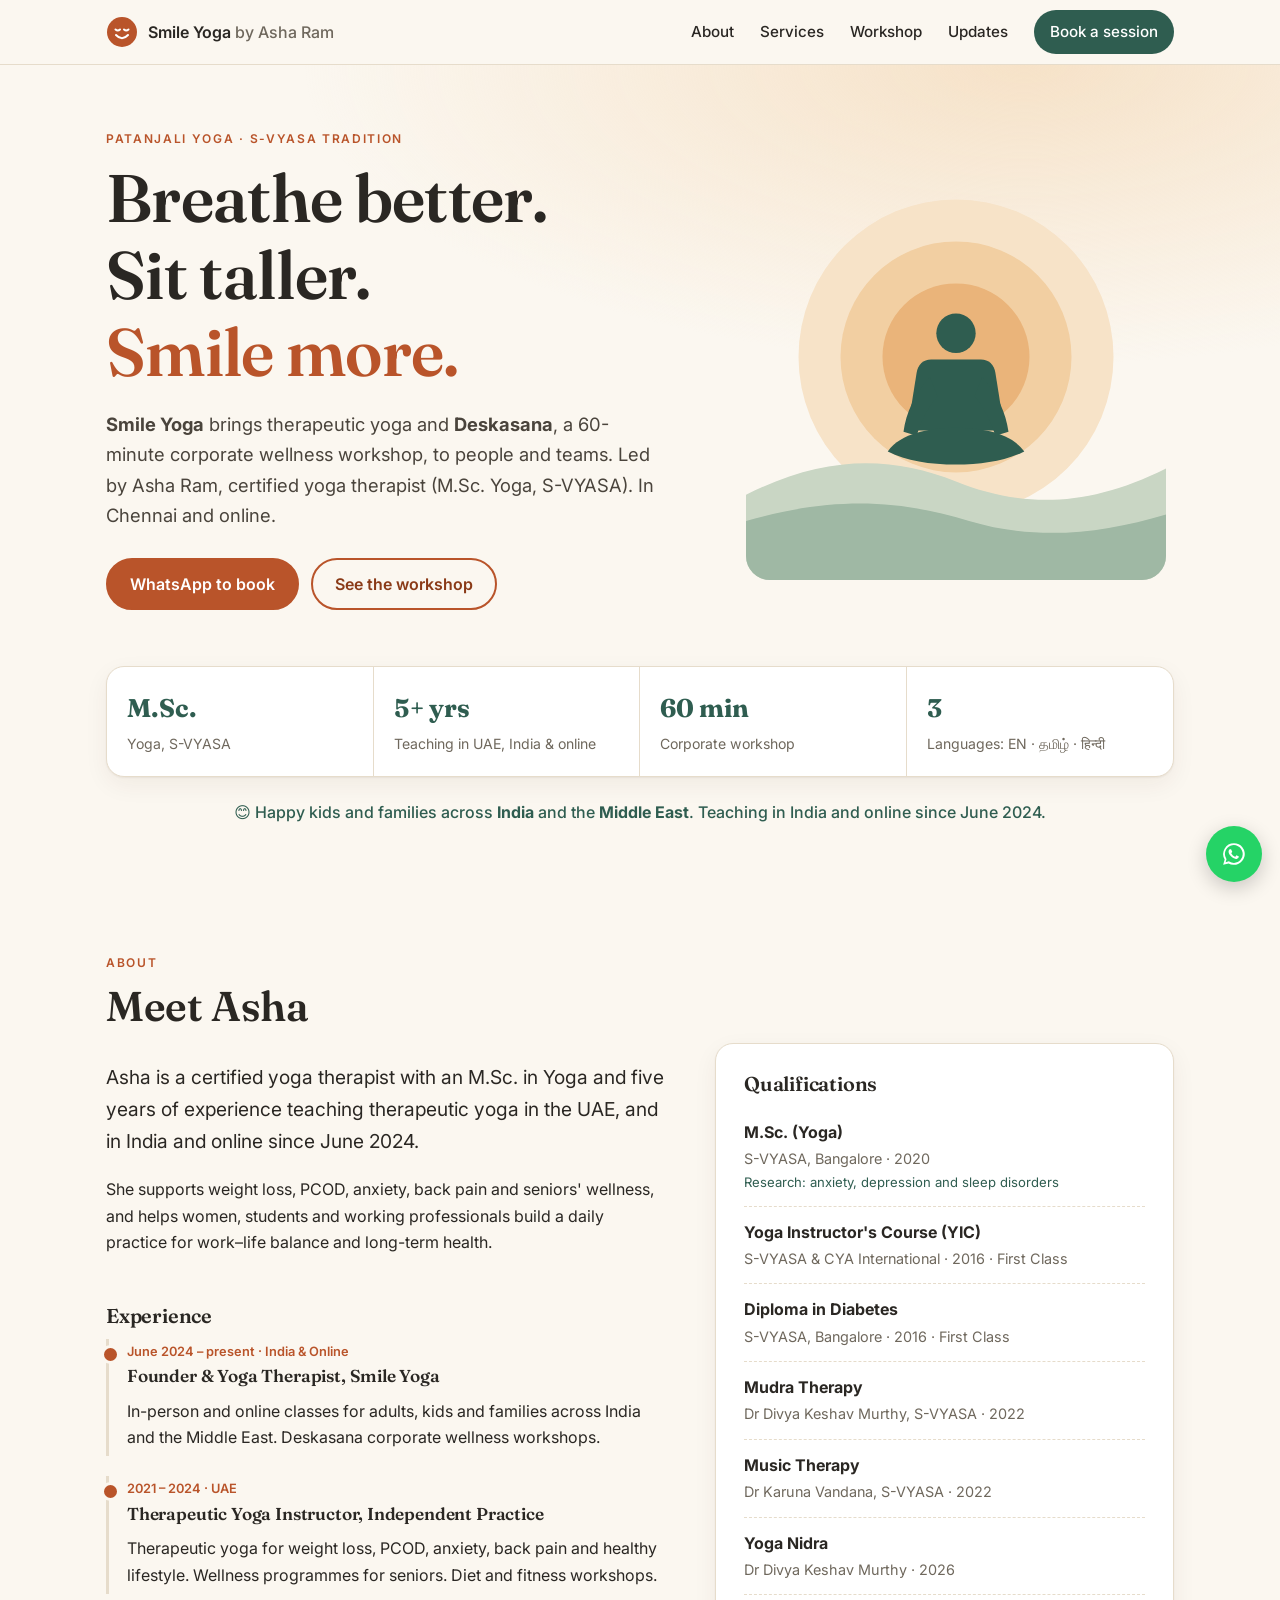
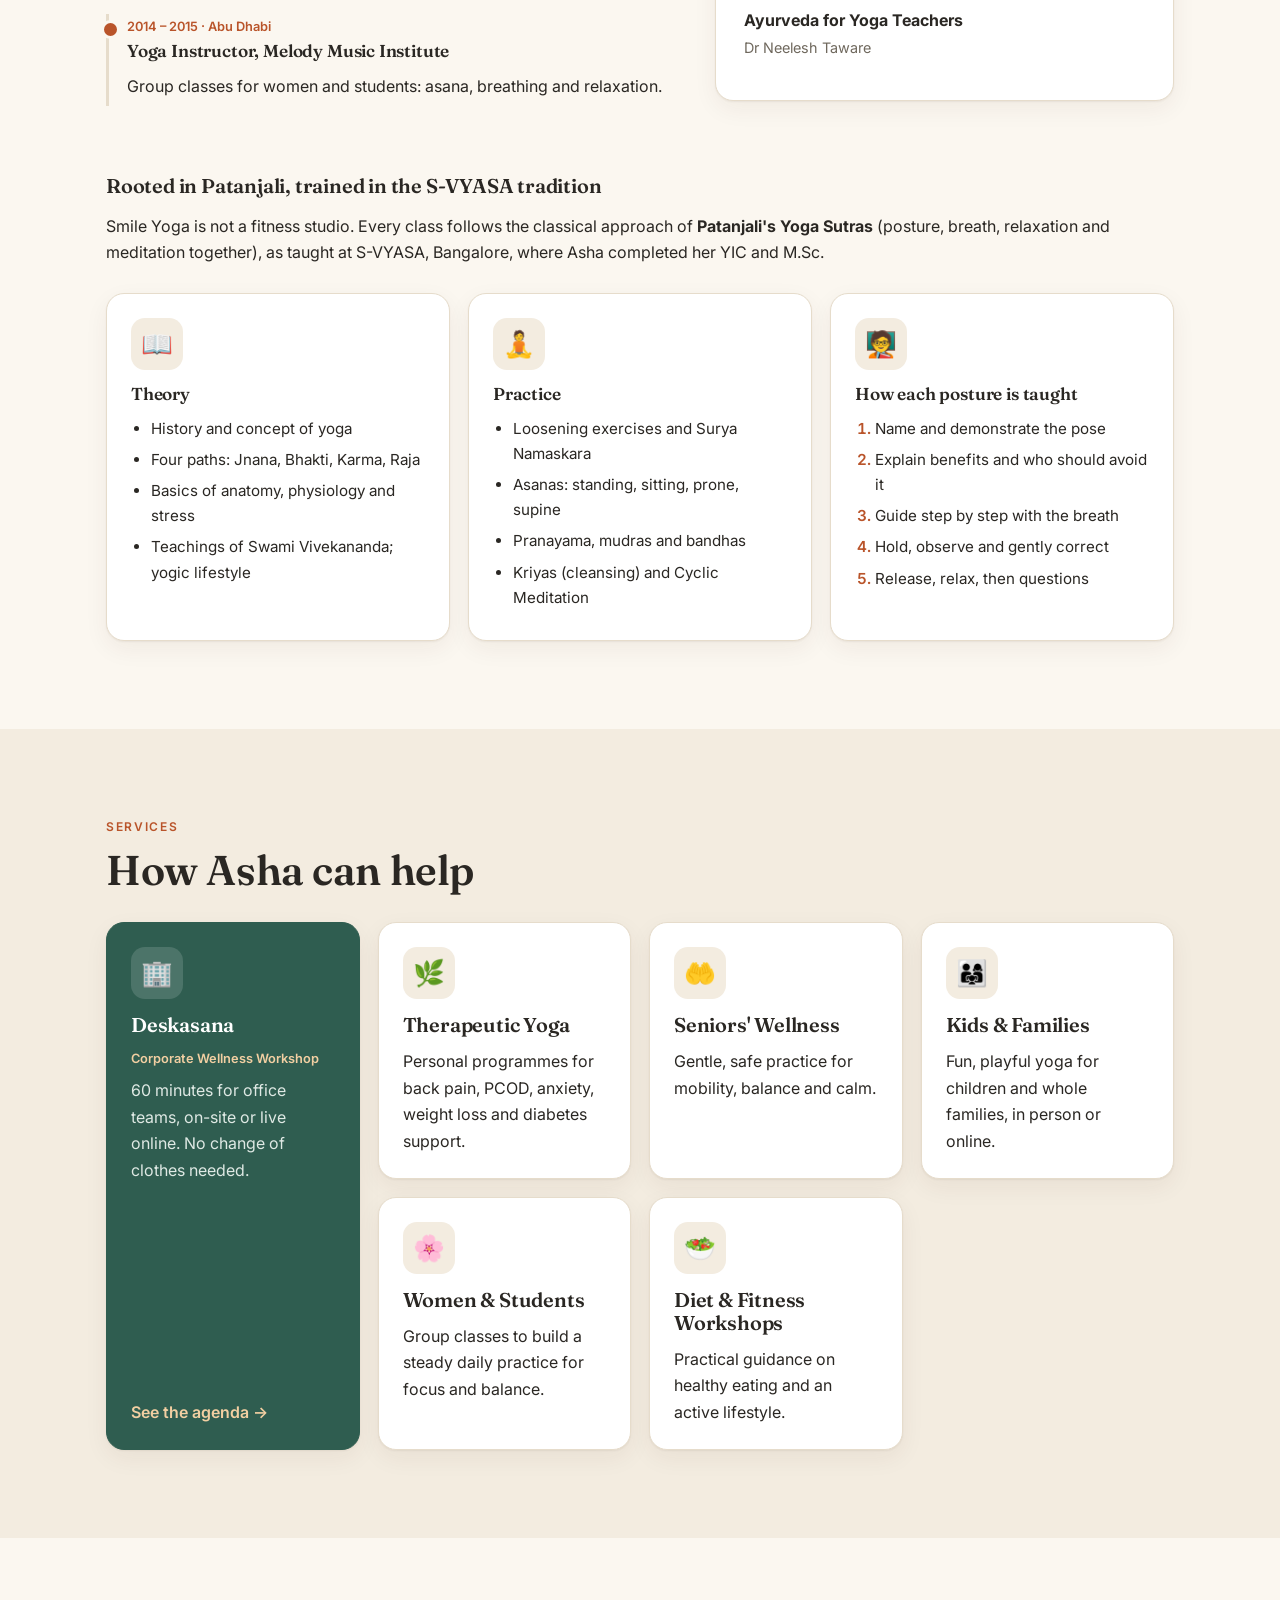
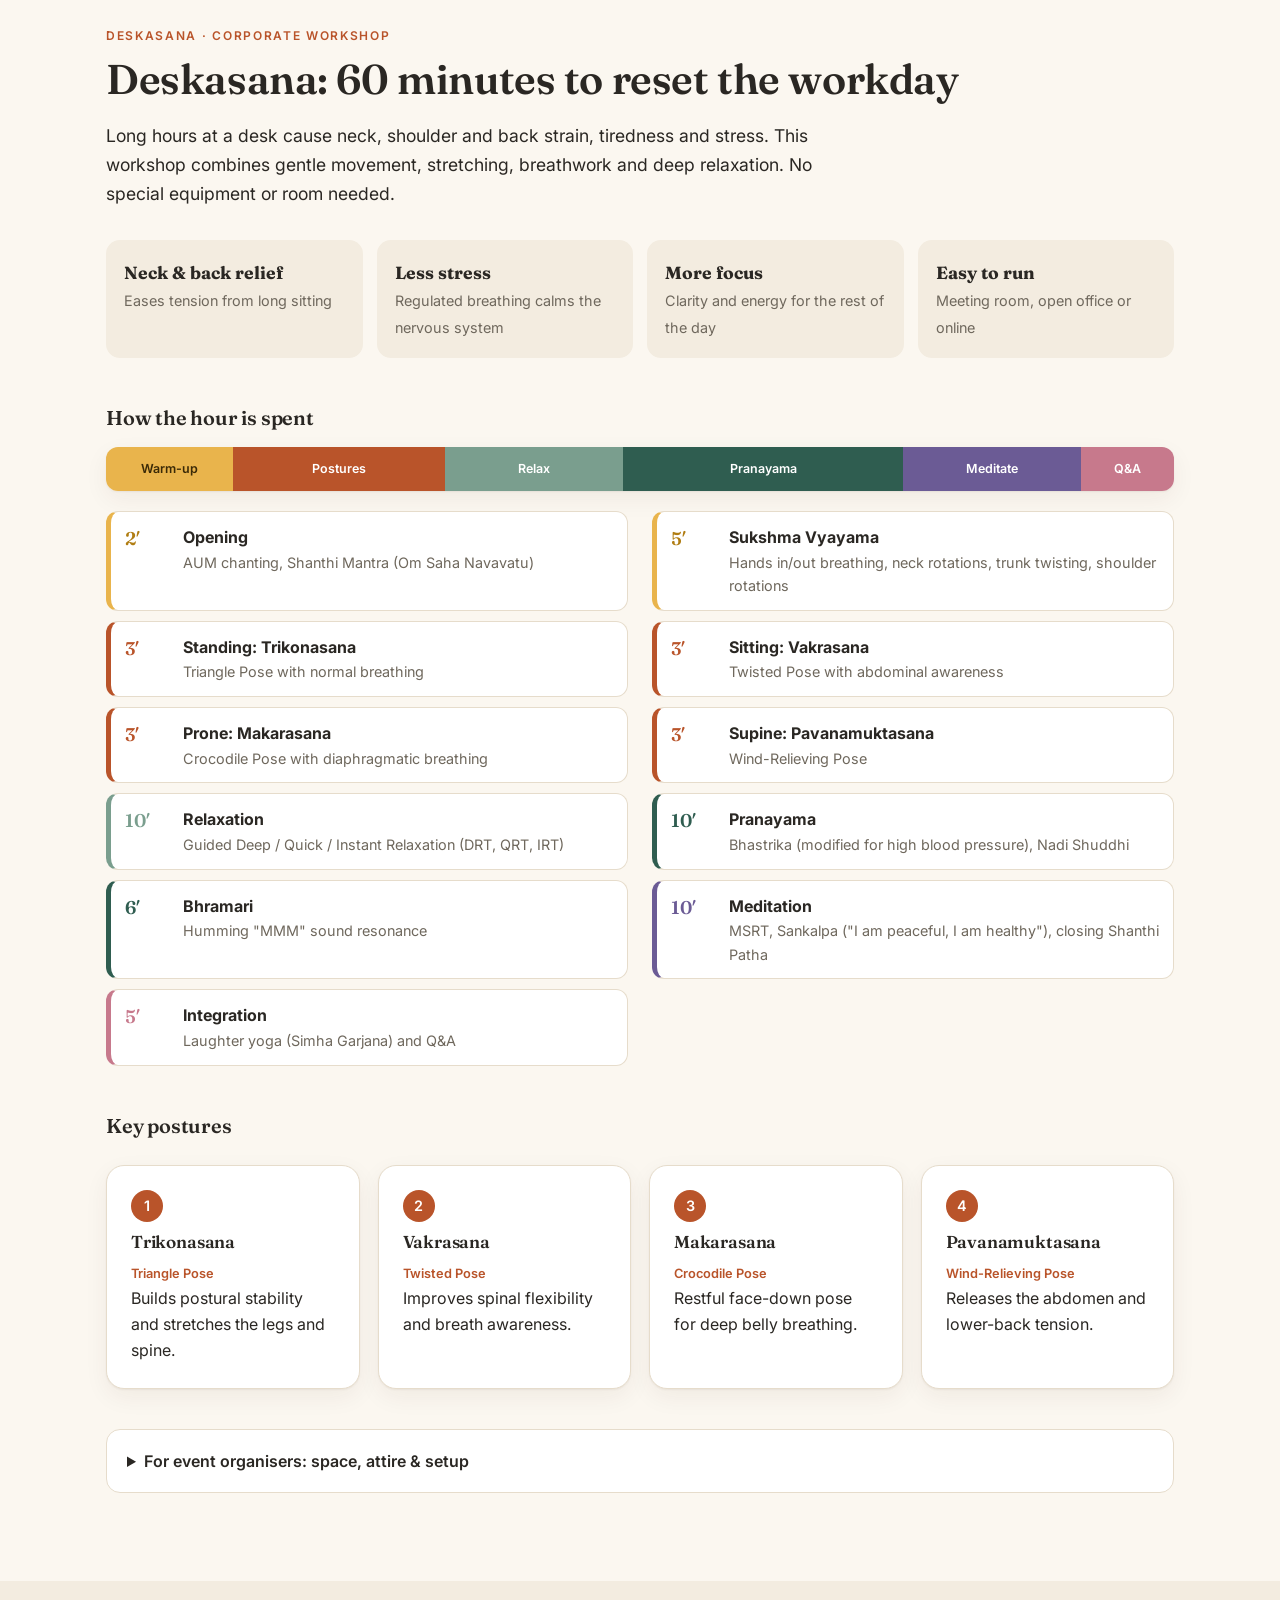
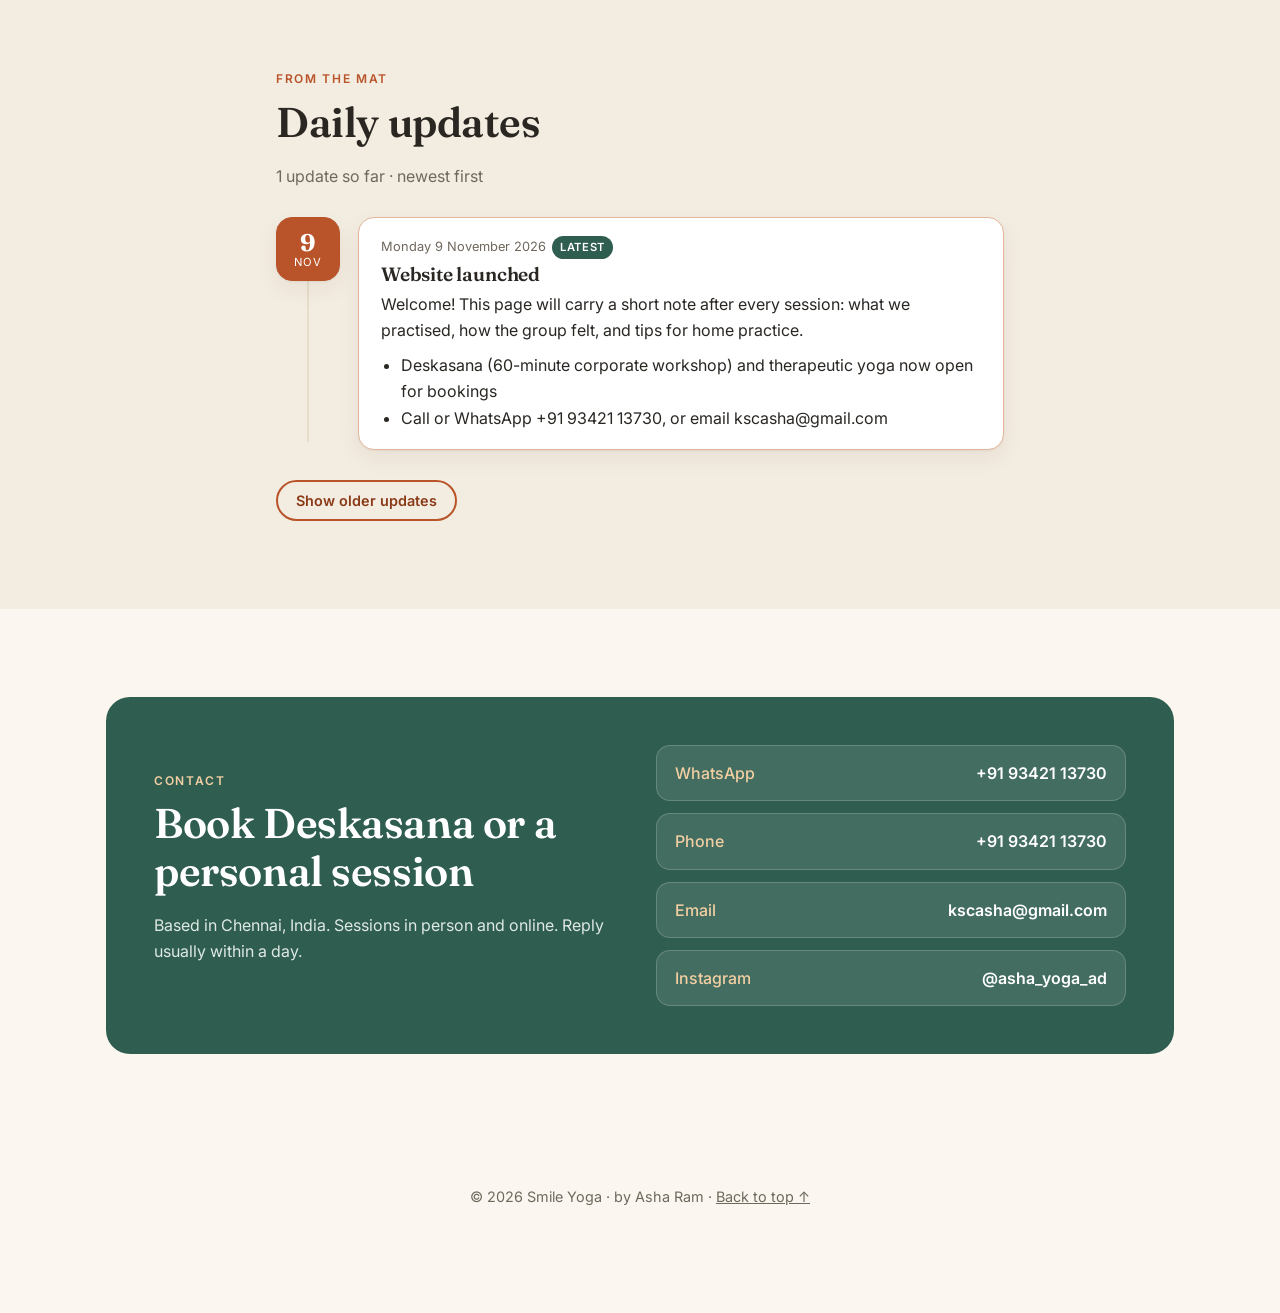
==== commit e5971b9f: "Smile Yoga site: Patanjali / S-VYASA tradition positioning Co-Authored-By: Claude Opus 5.5 <noreply@" ====
--- a/docs/asha/index.html
+++ b/docs/asha/index.html
@@ -35,7 +35,7 @@
   <section id="home" class="hero">
     <div class="wrap hero-grid">
       <div>
-        <p class="eyebrow">Yoga Therapy · Corporate Wellness</p>
+        <p class="eyebrow">Patanjali Yoga · S-VYASA Tradition</p>
         <h1>Breathe better.<br>Sit taller.<br><span>Smile more.</span></h1>
         <p class="lead"><b>Smile Yoga</b> brings therapeutic yoga and <b>Deskasana</b>, a 60-minute corporate wellness workshop, to people and teams. Led by Asha Ram, certified yoga therapist (M.Sc. Yoga, S-VYASA). In Chennai and online.</p>
         <div class="cta">
@@ -116,8 +116,8 @@
       </div>
 
       <!-- Training summary (S-VYASA YIC, high level) -->
-      <h3 class="mt">Trained in the S-VYASA tradition</h3>
-      <p class="muted">What Asha's Yoga Instructor's Course (YIC) at S-VYASA, Bangalore covered.</p>
+      <h3 class="mt">Rooted in Patanjali, trained in the S-VYASA tradition</h3>
+      <p>Smile Yoga is not a fitness studio. Every class follows the classical approach of <b>Patanjali's Yoga Sutras</b> (posture, breath, relaxation and meditation together), as taught at S-VYASA, Bangalore, where Asha completed her YIC and M.Sc.</p>
       <div class="cards three">
         <div class="card">
           <span class="icon">📖</span>
